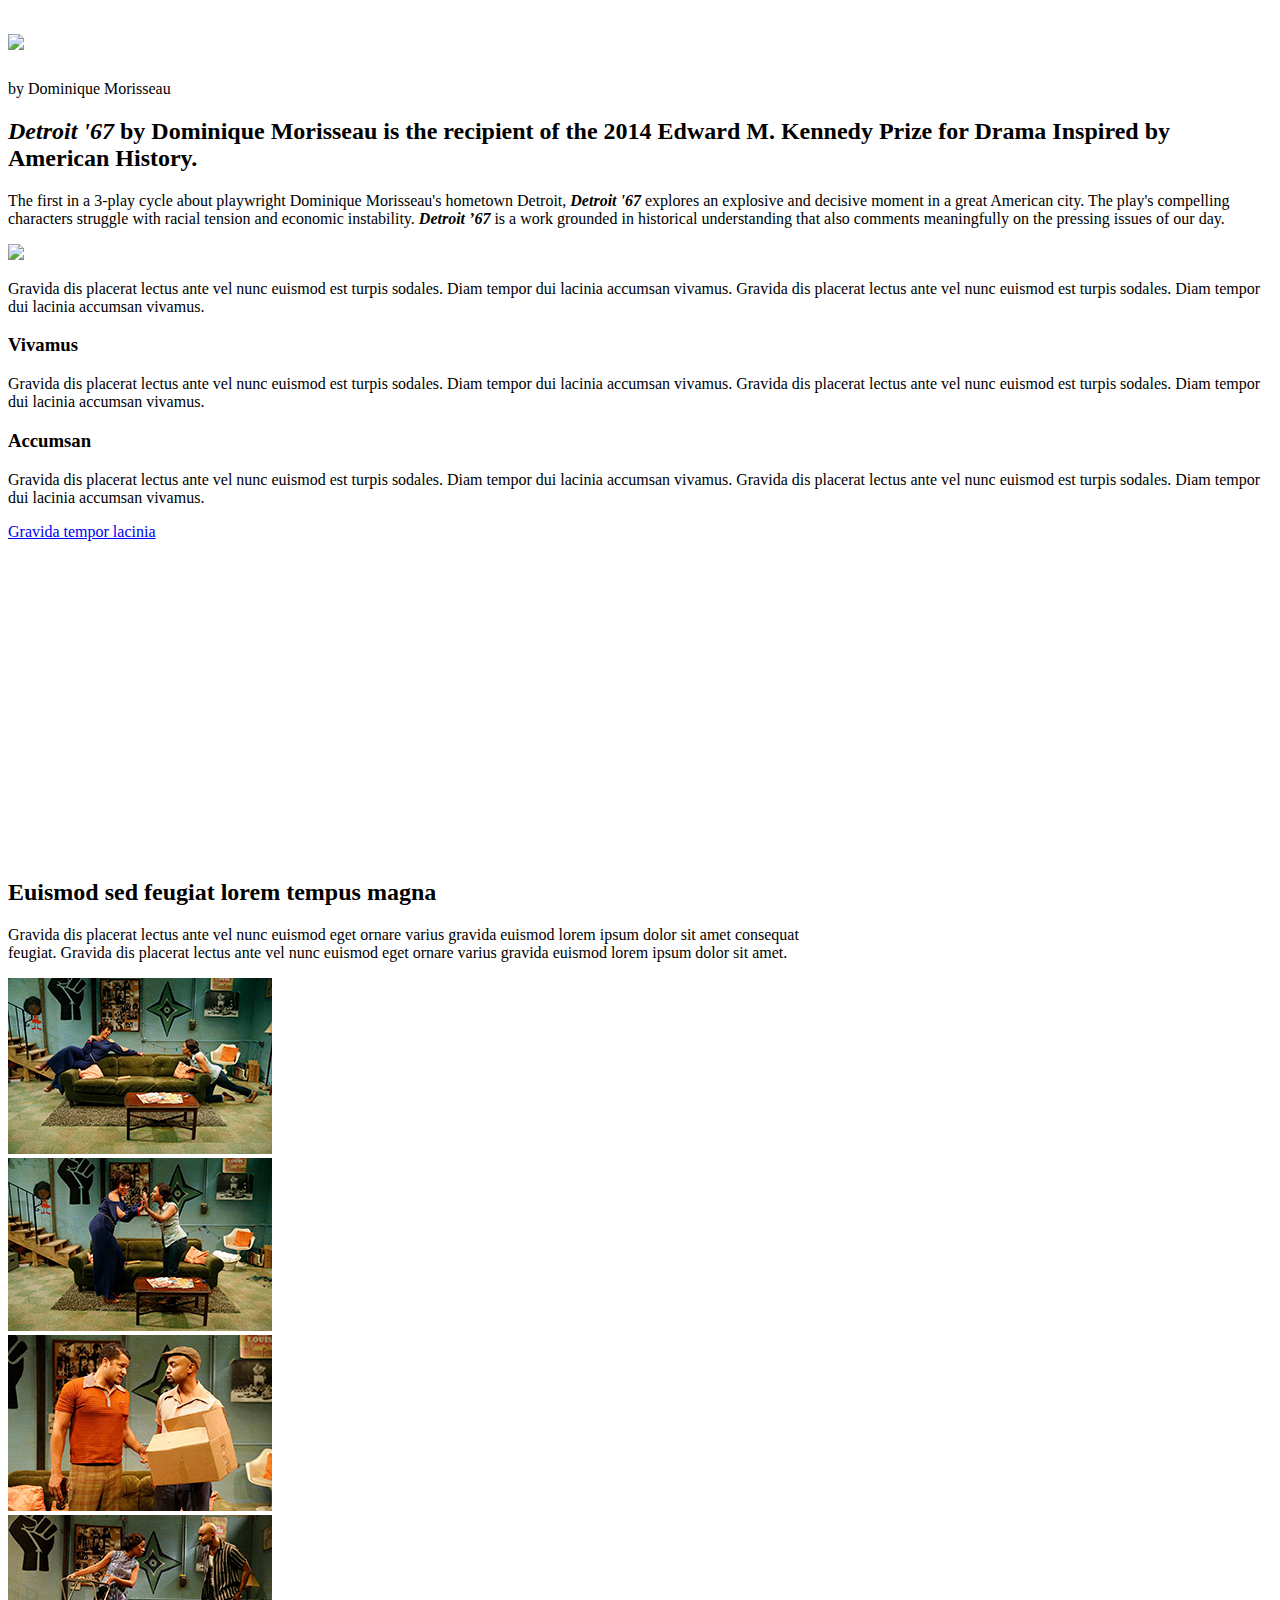
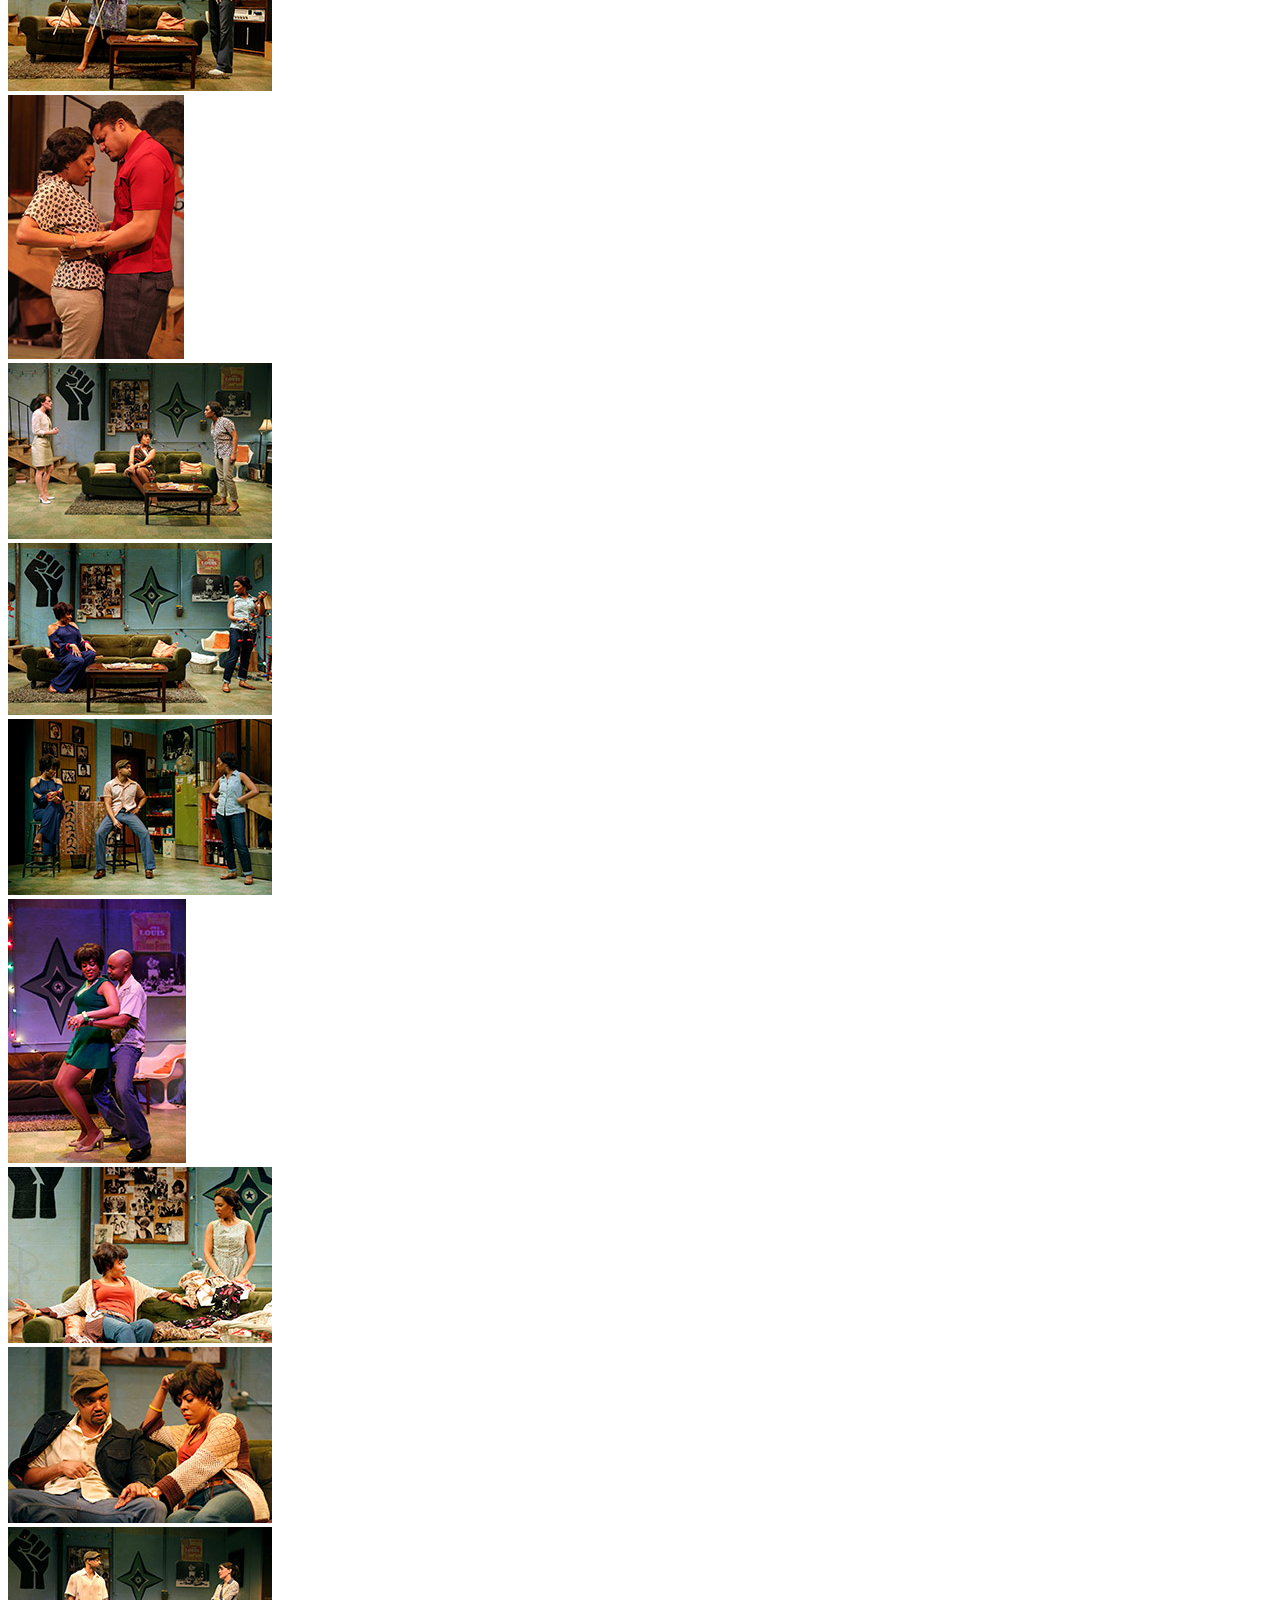
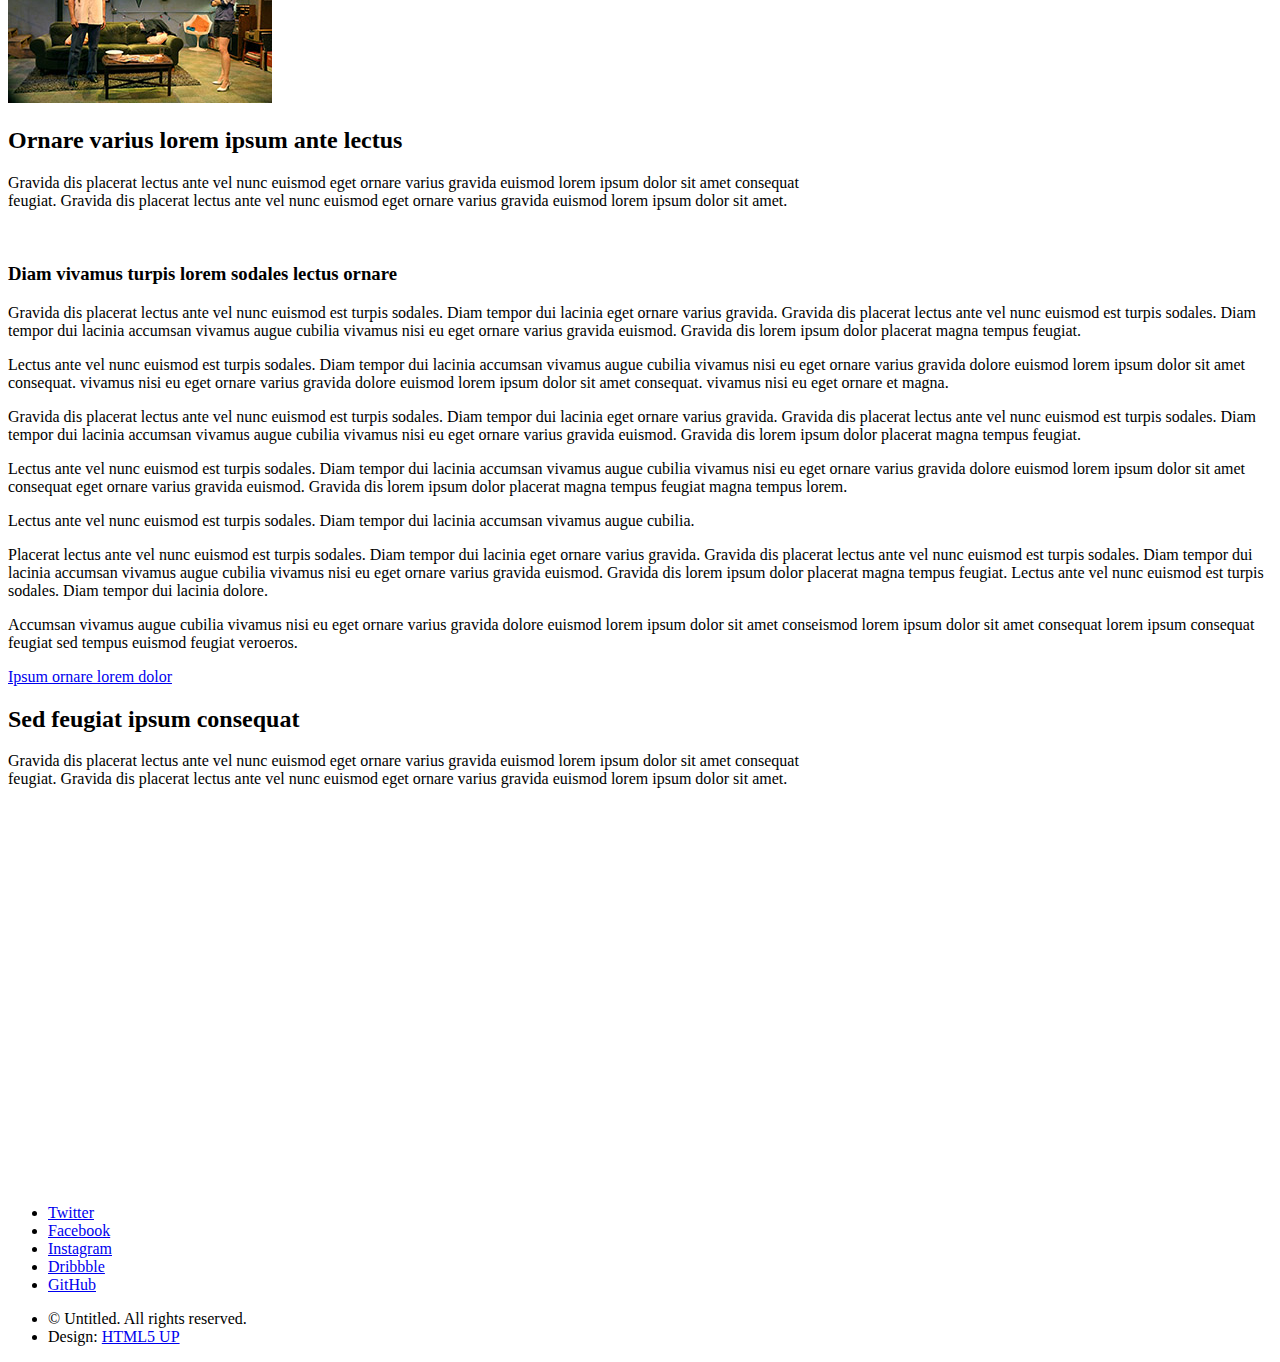
==== index.html @ 3b8eb134 "reorganizing" ====
<!DOCTYPE HTML>
<!--
	Tessellate by HTML5 UP
	html5up.net | @n33co
	Free for personal and commercial use under the CCA 3.0 license (html5up.net/license)
-->
<html>
	<head>
		<title>Tessellate by HTML5 UP</title>
		<meta http-equiv="content-type" content="text/html; charset=utf-8" />
		<meta name="description" content="" />
		<meta name="keywords" content="" />
		<!--[if lte IE 8]><script src="css/ie/html5shiv.js"></script><![endif]-->
		<script src="js/jquery.min.js"></script>
		<script src="js/jquery.scrolly.min.js"></script>
		<script src="js/skel.min.js"></script>
        <script src="js/jquery.poptrox.min.js"></script>
		<script src="js/init.js"></script>
		<noscript>
			<link rel="stylesheet" href="css/skel.css" />
			<link rel="stylesheet" href="css/style.css" />
			<link rel="stylesheet" href="css/style-wide.css" />
			<link href='http://fonts.googleapis.com/css?family=Lato:400,700' rel='stylesheet' type='text/css'>
		</noscript>
		<!--[if lte IE 8]><link rel="stylesheet" href="css/ie/v8.css" /><![endif]-->
		<!--[if lte IE 9]><link rel="stylesheet" href="css/ie/v9.css" /><![endif]-->
	</head>
	<body>

		<!-- Header -->
			<section id="header" class="dark">
				<header>
					<h1><img src="images/logo.png" /></h1>
					<p>by Dominique Morisseau</p>
					
				</header>
			</section>
			
		<!-- First -->
			<section id="first" class="main">
				<header>
					<div class="container">
					    <div class="row">
					        <div class="12u">
	                   <h2><i><strong>Detroit '67</strong></i> by Dominique Morisseau is the recipient of the 2014 Edward M. Kennedy Prize for Drama Inspired by American History.</h2>				            
						<p>The first in a 3-play cycle about playwright Dominique Morisseau's hometown Detroit, <i><strong>Detroit '67</strong></i> explores an explosive and decisive moment in a great American city. The play's compelling characters struggle with racial tension and economic instability. <i><strong>Detroit ’67</strong></i> is a work grounded in historical understanding that also comments meaningfully on the pressing issues of our day.</p>
						</div>						   
			
						</div>
						</div>
					</div>
				</header>
				<div class="content dark style1 featured">
					<div class="container">
						<div class="row">
							<div class="4u">
								<section>
								
									<header>
										<img src="images/dm_biopic.jpg" class="image circle" />
									</header>
									<p>Gravida dis placerat lectus ante vel nunc euismod est turpis sodales. 
									Diam tempor dui lacinia accumsan vivamus. Gravida dis placerat lectus 
									ante vel nunc euismod est turpis sodales. Diam tempor dui lacinia 
									accumsan vivamus.</p>
								</section>
							</div>
							<div class="4u">
								<section>
								
									<header>
										<h3>Vivamus</h3>
									</header>
									<p>Gravida dis placerat lectus ante vel nunc euismod est turpis sodales. 
									Diam tempor dui lacinia accumsan vivamus. Gravida dis placerat lectus 
									ante vel nunc euismod est turpis sodales. Diam tempor dui lacinia 
									accumsan vivamus.</p>
								</section>
							</div>
							<div class="4u">
								<section>
								
									<header>
										<h3>Accumsan</h3>
									</header>
									<p>Gravida dis placerat lectus ante vel nunc euismod est turpis sodales. 
									Diam tempor dui lacinia accumsan vivamus. Gravida dis placerat lectus 
									ante vel nunc euismod est turpis sodales. Diam tempor dui lacinia 
									accumsan vivamus.</p>
								</section>
							</div>
						</div>
						<div class="row">
							<div class="12u">
								<footer>
									<a href="#second" class="button scrolly">Gravida tempor lacinia</a>
								</footer>
							</div>
						</div>
					</div>
				</div>
			</section>

		<!-- Second -->
			<section id="second" class="main">
				<header>
					<div class="container">
					    <iframe width="560" height="315" src="http://www.youtube.com/embed/H9c2zjByA44" frameborder="0" allowfullscreen></iframe>
						<h2>Euismod sed feugiat lorem tempus magna</h2>
						<p>Gravida dis placerat lectus ante vel nunc euismod eget ornare varius gravida euismod lorem ipsum dolor sit amet consequat<br />
						feugiat. Gravida dis placerat lectus ante vel nunc euismod eget ornare varius gravida euismod lorem ipsum dolor sit amet.</p>
					</div>
				</header>
				<div class="content dark style2">
					<div class="container">
						<div class="row">
				<div class="12u">			
				<div class="inner gallery">
                    <div class="row">
                        <div class="3u"><a href="images/fulls/Detroit670002rR.jpg" class="image fit"><img src="images/thumbs/Detroit670002rR.jpg" alt="" title="De’Adre Aziza and Michelle Wilson in the Public Lab production Detroit ’67, written by Dominique Morisseau and directed by Kwame Kwei-Armah, running at The Public Theater at Astor Place Tuesday, February 26 through Sunday, March 17. Photo credit: Joan Marcus." /></a></div>
                        <div class="3u"><a href="images/fulls/Detroit670003rR.jpg" class="image fit"><img src="images/thumbs/Detroit670003rR.jpg" alt="" title="De’Adre Aziza and Michelle Wilson in the Public Lab production Detroit ’67, written by Dominique Morisseau and directed by Kwame Kwei-Armah, running at The Public Theater at Astor Place Tuesday, February 26 through Sunday, March 17. Photo credit: Joan Marcus." /></a></div>
                        <div class="3u"><a href="images/fulls/Detroit670005rR.jpg" class="image fit"><img src="images/thumbs/Detroit670005rR.jpg" alt="" title="Brandon J. Dirden and Francois Battiste in the Public Lab production Detroit ’67, written by Dominique Morisseau and directed by Kwame Kwei-Armah, running at The Public Theater at Astor Place Tuesday, February 26 through Sunday, March 17. Photo credit: Joan Marcus." /></a></div>
                        <div class="3u"><a href="images/fulls/Detroit670007rR.jpg" class="image fit"><img src="images/thumbs/Detroit670007rR.jpg" alt="" title="Michelle Wilson and Francois Battiste in the Public Lab production Detroit ’67, written by Dominique Morisseau and directed by Kwame Kwei-Armah, running at The Public Theater at Astor Place Tuesday, February 26 through Sunday, March 17. Photo credit: Joan Marcus." /></a></div>
                    </div>
                    <div class="row">
                        <div class="3u"><a href="images/fulls/Detroit670015rR.jpg" class="image fit"><img src="images/thumbs/Detroit670015rR.jpg" alt="" title="Michelle Wilson and Brandon J. Dirden in the Public Lab production Detroit ’67, written by Dominique Morisseau and directed by Kwame Kwei-Armah, running at The Public Theater at Astor Place Tuesday, February 26 through Sunday, March 17. Photo credit: Joan Marcus." /></a></div>
                        <div class="3u"><a href="images/fulls/Detroit670021rR.jpg" class="image fit"><img src="images/thumbs/Detroit670021rR.jpg" alt="" title="Samantha Soule, De’Adre Aziza, and Michelle Wilson in the Public Lab production Detroit ’67, written by Dominique Morisseau and directed by Kwame Kwei-Armah, running at The Public Theater at Astor Place Tuesday, February 26 through Sunday, March 17. Photo credit: Joan Marcus." /></a></div>
                        <div class="3u"><a href="images/fulls/Detroit670032rR.jpg" class="image fit"><img src="images/thumbs/Detroit670032rR.jpg" alt="" title="De’Adre Aziza and Michelle Wilson in the Public Lab production Detroit ’67, written by Dominique Morisseau and directed by Kwame Kwei-Armah, running at The Public Theater at Astor Place Tuesday, February 26 through Sunday, March 17. Photo credit: Joan Marcus." /></a></div>
                        <div class="3u"><a href="images/fulls/Detroit670044rR.jpg" class="image fit"><img src="images/thumbs/Detroit670044rR.jpg" alt="" title="De’Adre Aziza, Francois Battiste, and Michelle Wilson in the Public Lab production Detroit ’67, written by Dominique Morisseau and directed by Kwame Kwei-Armah, running at The Public Theater at Astor Place Tuesday, February 26 through Sunday, March 17. Photo credit: Joan Marcus." /></a></div>
                    </div>
                    <div class="row">
                        <div class="3u"><a href="images/fulls/Detroit670060rR.jpg" class="image fit"><img src="images/thumbs/Detroit670060rR.jpg" alt="" title="De’Adre Aziza and Francois Battiste in the Public Lab production Detroit ’67, written by Dominique Morisseau and directed by Kwame Kwei-Armah, running at The Public Theater at Astor Place Tuesday, February 26 through Sunday, March 17. Photo credit: Joan Marcus." /></a></div>
                        <div class="3u"><a href="images/fulls/Detroit670084rR.jpg" class="image fit"><img src="images/thumbs/Detroit670084rR.jpg" alt="" title="De’Adre Aziza and Michelle Wilson in the Public Lab production Detroit ’67, written by Dominique Morisseau and directed by Kwame Kwei-Armah, running at The Public Theater at Astor Place Tuesday, February 26 through Sunday, March 17. Photo credit: Joan Marcus." /></a></div>
                        <div class="3u"><a href="images/fulls/Detroit670086rR.jpg" class="image fit"><img src="images/thumbs/Detroit670086rR.jpg" alt="" title="Francois Battiste and De’Adre Aziza in the Public Lab production Detroit ’67, written by Dominique Morisseau and directed by Kwame Kwei-Armah, running at The Public Theater at Astor Place Tuesday, February 26 through Sunday, March 17. Photo credit: Joan Marcus." /></a></div>
                        <div class="3u"><a href="images/fulls/Detroit670109rR.jpg" class="image fit"><img src="images/thumbs/Detroit670109rR.jpg" alt="" title="Francois Battiste and Samantha Soule in the Public Lab production Detroit ’67, written by Dominique Morisseau and directed by Kwame Kwei-Armah, running at The Public Theater at Astor Place Tuesday, February 26 through Sunday, March 17. Photo credit: Joan Marcus." /></a></div>
                    </div>
                </div>
						</div>
					</div>
				</div>
			</section>
			
		<!-- Third -->
			<section id="third" class="main">
				<header>
					<div class="container">
						<h2>Ornare varius lorem ipsum ante lectus</h2>
						<p>Gravida dis placerat lectus ante vel nunc euismod eget ornare varius gravida euismod lorem ipsum dolor sit amet consequat<br />
						feugiat. Gravida dis placerat lectus ante vel nunc euismod eget ornare varius gravida euismod lorem ipsum dolor sit amet.</p>
					</div>
				</header>
				<div class="content dark style3">
					<div class="container">
						<span class="image featured"><img src="images/pic07.jpg" alt="" /></span>
						<div class="row">
							<div class="4u">
								<h3>Diam vivamus turpis lorem sodales lectus ornare</h3>
								<p>Gravida dis placerat lectus ante vel nunc euismod est turpis sodales. Diam 
								tempor dui lacinia eget ornare varius gravida. Gravida dis placerat lectus ante 
								vel nunc euismod est turpis sodales. Diam tempor dui lacinia accumsan vivamus 
								augue cubilia vivamus nisi eu eget ornare varius gravida euismod.  Gravida dis 
								lorem ipsum dolor placerat magna tempus feugiat.</p>
								<p>Lectus ante vel nunc euismod est turpis sodales. Diam tempor dui lacinia 
								accumsan vivamus augue cubilia vivamus nisi eu eget ornare varius gravida dolore 
								euismod lorem ipsum dolor sit amet consequat. vivamus nisi eu eget ornare varius 
								gravida dolore euismod lorem ipsum dolor sit amet consequat. vivamus nisi eu 
								eget ornare et magna.</p>
							</div>
							<div class="4u">
								<p>Gravida dis placerat lectus ante vel nunc euismod est turpis sodales. Diam 
								tempor dui lacinia eget ornare varius gravida. Gravida dis placerat lectus ante 
								vel nunc euismod est turpis sodales. Diam tempor dui lacinia accumsan vivamus 
								augue cubilia vivamus nisi eu eget ornare varius gravida euismod.  Gravida dis 
								lorem ipsum dolor placerat magna tempus feugiat.</p>
								<p>Lectus ante vel nunc euismod est turpis sodales. Diam tempor dui lacinia 
								accumsan vivamus augue cubilia vivamus nisi eu eget ornare varius gravida dolore 
								euismod lorem ipsum dolor sit amet consequat eget ornare varius gravida euismod.
								Gravida dis lorem ipsum dolor placerat magna tempus feugiat magna tempus lorem.</p>
								<p>Lectus ante vel nunc euismod est turpis sodales. Diam tempor dui lacinia 
								accumsan vivamus augue cubilia.</p>
							</div>
							<div class="4u">
								<p>Placerat lectus ante vel nunc euismod est turpis sodales. Diam tempor dui 
								lacinia eget ornare varius gravida. Gravida dis placerat lectus ante vel nunc 
								euismod est turpis sodales. Diam tempor dui lacinia accumsan vivamus augue 
								cubilia vivamus nisi eu eget ornare varius gravida euismod.  Gravida dis 
								lorem ipsum dolor placerat magna tempus feugiat. Lectus ante vel nunc euismod 
								est turpis sodales. Diam tempor dui lacinia dolore.</p>
								<p>Accumsan vivamus augue cubilia vivamus nisi eu eget ornare varius gravida 
								dolore euismod lorem ipsum dolor sit amet conseismod lorem ipsum dolor sit amet 
								consequat lorem ipsum consequat feugiat sed tempus euismod feugiat veroeros.</p>
								<footer>
									<a href="#fourth" class="button scrolly">Ipsum ornare lorem dolor</a>
								</footer>
							</div>
						</div>
					</div>
				</div>
			</section>

		<!-- Basic Elements -->
		<!--
			<section class="main">
				<header>
					<div class="container">
						<h2>A Whole Lotta Elements</h2>
						<p>General purpose elements for every general purpose. Or something like that.</p>
					</div>
				</header>
				<div class="content style1 dark">
					<div class="container">
						<section>
							<header>
								<h3>Paragraph</h3>
								<p>This is a byline</p>
							</header>
							<p>Phasellus nisl nisl, varius id <sup>porttitor sed pellentesque</sup> ac orci. Pellentesque 
							habitant <strong>strong</strong> tristique <b>bold</b> et netus <i>italic</i> malesuada <em>emphasized</em> ac turpis egestas. Morbi 
							leo suscipit ut. Praesent <sub>id turpis vitae</sub> turpis pretium ultricies. Vestibulum sit 
							amet risus elit.</p>
						</section>
						<section>
							<header>
								<h3>Blockquote</h3>
							</header>
							<blockquote>Fringilla nisl. Donec accumsan interdum nisi, quis tincidunt felis sagittis eget.
							tempus euismod. Vestibulum ante ipsum primis in faucibus. Cras sit amet urna eros, id egestas
							tempus ante ipsum primis in faucibus orci luctus et ultrices.</blockquote>
						</section>
						<section>
							<header>
								<h3>Divider</h3>
							</header>
							<p>Donec consectetur <a href="#">vestibulum dolor et pulvinar</a>. Etiam vel felis enim, at viverra 
							ligula. Ut porttitor sagittis lorem, quis eleifend nisi ornare vel. Praesent nec orci 
							facilisis leo magna. Cras sit amet urna eros, id egestas urna. Quisque aliquam 
							tempus euismod. Vestibulum ante ipsum primis in faucibus orci luctus et ultrices 
							posuere cubilia.</p>
							<hr />
							<p>Donec consectetur vestibulum dolor et pulvinar. Etiam vel felis enim, at viverra 
							ligula. Ut porttitor sagittis lorem, quis eleifend nisi ornare vel. Praesent nec orci 
							facilisis leo magna. Cras sit amet urna eros, id egestas urna. Quisque aliquam 
							tempus euismod. Vestibulum ante ipsum primis in faucibus orci luctus et ultrices 
							posuere cubilia.</p>
						</section>
						<section>
							<header>
								<h3>Unordered List</h3>
							</header>
							<ul class="default">
								<li>Donec consectetur vestibulum dolor et vel felis enim at viverra ligula. Ut porttitor sagittis lorem.</li>
								<li>Donec consectetur vestibulum dolor et vel felis enim at viverra ligula. Ut porttitor sagittis lorem.</li>
								<li>Donec consectetur vestibulum dolor et vel felis enim at viverra ligula. Ut porttitor sagittis lorem.</li>
								<li>Donec consectetur vestibulum dolor et vel felis enim at viverra ligula. Ut porttitor sagittis lorem.</li>
							</ul>
						</section>
						<section>
							<header>
								<h3>Ordered List</h3>
							</header>
							<ol class="default">
								<li>Donec consectetur vestibulum dolor et vel felis enim at viverra ligula. Ut porttitor sagittis lorem.</li>
								<li>Donec consectetur vestibulum dolor et vel felis enim at viverra ligula. Ut porttitor sagittis lorem.</li>
								<li>Donec consectetur vestibulum dolor et vel felis enim at viverra ligula. Ut porttitor sagittis lorem.</li>
								<li>Donec consectetur vestibulum dolor et vel felis enim at viverra ligula. Ut porttitor sagittis lorem.</li>
							</ol>
						</section>
						<section>
							<header>
								<h3>Table</h3>
							</header>
							<div class="table-wrapper">
								<table class="default">
									<thead>
										<tr>
											<th>ID</th>
											<th>Name</th>
											<th>Description</th>
											<th>Price</th>
										</tr>
									</thead>
									<tbody>
										<tr>
											<td>00001</td>
											<td>Lorem ipsum dolor</td>
											<td>Ut porttitor sagittis lorem quis nisi ornare.</td>
											<td>29.99</td>
										</tr>
										<tr>
											<td>00002</td>
											<td>Sit amet nullam</td>
											<td>Ut porttitor sagittis lorem quis nisi ornare.</td>
											<td>19.99</td>
										</tr>
										<tr>
											<td>00003</td>
											<td>Feugiat felis viverra</td>
											<td>Ut porttitor sagittis lorem quis nisi ornare.</td>
											<td>29.99</td>
										</tr>
										<tr>
											<td>00004</td>
											<td>Sagittis enim felis</td>
											<td>Ut porttitor sagittis lorem quis nisi ornare.</td>
											<td>19.99</td>
										</tr>
										<tr>
											<td>00005</td>
											<td>Nullam sed vestibulum</td>
											<td>Ut porttitor sagittis lorem quis nisi ornare.</td>
											<td>19.99</td>
										</tr>
									</tbody>
									<tfoot>
										<tr>
											<td colspan="3"></td>
											<td>100.00</td>
										</tr>
									</tfoot>
								</table>
							</div>
						</section>
						<section>
							<header>
								<h3>Form</h3>
							</header>
							<form method="post" action="#">
								<div class="row half">
									<div class="6u">
										<input type="text" name="name" id="name" value="" placeholder="John Doe" />
									</div>
									<div class="6u">
										<input type="text" name="email" id="email" value="" placeholder="johndoe@domain.tld" />
									</div>
								</div>
								<div class="row half">
									<div class="12u">
										<div class="select" tabindex="-1">
											<select name="department" id="department">
												<option value="">Choose a department</option>
												<option value="1">Manufacturing</option>
												<option value="2">Administration</option>
												<option value="3">Support</option>
											</select>
										</div>
									</div>
								</div>
								<div class="row half">
									<div class="12u">
										<input type="text" name="subject" id="subject" value="" placeholder="Enter your subject" />
									</div>
								</div>
								<div class="row half">
									<div class="12u">
										<textarea name="message" id="message" placeholder="Enter your message"></textarea>
									</div>
								</div>
								<div class="row">
									<div class="12u">
										<ul class="actions">
											<li><input type="submit" class="button" value="Send Message" /></li>
											<li><input type="reset" class="button alt" value="Clear Form" /></li>
										</ul>
									</div>
								</div>
							</form>
						</section>
					</div>
				</div>
			</section>
		-->
		
		<!-- Fourth -->
			<section id="fourth" class="main">
				<header>
					<div class="container">
						<h2>Sed feugiat ipsum consequat</h2>
						<p>Gravida dis placerat lectus ante vel nunc euismod eget ornare varius gravida euismod lorem ipsum dolor sit amet consequat<br />
						feugiat. Gravida dis placerat lectus ante vel nunc euismod eget ornare varius gravida euismod lorem ipsum dolor sit amet.</p>
					</div>
				</header>
				<div class="content style4 featured">
					<iframe src="https://embed.spotify.com/?uri=spotify:user:emkprize:playlist:5zSOB1nKDThsKZaeQtDXTk" width="300" height="380" frameborder="0" allowtransparency="true"></iframe>
				</div>
			</section>
			
		<!-- Footer -->
			<section id="footer">
				<ul class="icons">
					<li><a href="#" class="icon fa-twitter"><span class="label">Twitter</span></a></li>
					<li><a href="#" class="icon fa-facebook"><span class="label">Facebook</span></a></li>
					<li><a href="#" class="icon fa-instagram"><span class="label">Instagram</span></a></li>
					<li><a href="#" class="icon fa-dribbble"><span class="label">Dribbble</span></a></li>
					<li><a href="#" class="icon fa-github"><span class="label">GitHub</span></a></li>
				</ul>
				<div class="copyright">
					<ul class="menu">
						<li>&copy; Untitled. All rights reserved.</li><li>Design: <a href="http://html5up.net">HTML5 UP</a></li>
					</ul>
				</div>
			</section>

	</body>
</html>
---- css/style.css ----
@charset 'UTF-8';
@import url("font-awesome.min.css");
@import url("http://fonts.googleapis.com/css?family=Roboto:100,100italic,300,300italic,400,400italic");

/*
	Tessellate by HTML5 UP
	html5up.net | @n33co
	Free for personal and commercial use under the CCA 3.0 license (html5up.net/license)
*/

/*********************************************************************************/
/* Basic                                                                         */
/*********************************************************************************/

	body
	{
		background: #F8F8F8;
	}

		body.is-loading *
		{
			-moz-transition: none !important;
			-webkit-transition: none !important;
			-o-transition: none !important;
			-ms-transition: none !important;
			transition: none !important;
			-moz-animation: none !important;
			-webkit-animation: none !important;
			-o-animation: none !important;
			-ms-animation: none !important;
			animation: none !important;
		}

	body,input,textarea,select
	{
		font-family: 'Lato', sans-serif;
		font-weight: 300;
		font-size: 17pt;
		line-height: 1.75em;
		color: #111;
	}

	h1,h2,h3,h4,h5,h6
	{
		color: #111;
		margin: 0 0 1em 0;
		line-height: 1.5em;
	}
	
		h1 a, h2 a, h3 a, h4 a, h5 a, h6 a
		{
			color: inherit;
			text-decoration: none;
		}

		.dark h1,
		.dark h2,
		.dark h3,
		.dark h4,
		.dark h5,
		.dark h6
		{
			color: #fff;
		}
		
	strong, b
	{
		font-weight: 400;
		color: inherit;
	}
	
		.dark strong, .dark b
		{
			color: #fff;
			color: rgba(255,255,255,0.85);
		}
	
	em, i
	{
		font-style: italic;
	}

	a
	{
		color: inherit;
		text-decoration: none;
		border-bottom: dotted 1px rgba(0,0,0,0.25);
		-moz-transition: border-bottom-color 0.25s ease-in-out;
		-webkit-transition: border-bottom-color 0.25s ease-in-out;
		-o-transition: border-bottom-color 0.25s ease-in-out;
		-ms-transition: border-bottom-color 0.25s ease-in-out;
		transition: border-bottom-color 0.25s ease-in-out;
	}
	
		a:hover
		{
			border-bottom-color: rgba(0,0,0,0);
		}

		.dark a
		{
			color: #fff;
			border-bottom-color: rgba(255,255,255,0.5);
		}

			.dark a:hover
			{
				border-bottom-color: rgba(255,255,255,0);
			}

	sub
	{
		position: relative;
		top: 0.5em;
		font-size: 0.8em;
	}
	
	sup
	{
		position: relative;
		top: -0.5em;
		font-size: 0.8em;
	}
	
	hr
	{
		border: 0;
		border-top: solid 1px #e6e6e6;
		margin: 2em 0 2em 0;
	}

		.dark hr
		{
			border-top-color: rgba(255,255,255,0.5);
		}
	
	blockquote
	{
		border-left: solid 0.25em #e6e6e6;
		padding: 1em 0 1em 2em;
		font-style: italic;
	}

		.dark blockquote
		{
			border-left-color: rgba(255,255,255,0.5);
		}
	
	p, ul, ol, dl, table
	{
		margin-bottom: 1em;
	}
	
	p
	{
		
	}

	header
	{
		margin-bottom: 1em;
	}
	
		header h1,
		header h2,
		header h3,
		header h4,
		header h5,
		header h6
		{
			margin: 0;
		}
	
		header p
		{
			display: block;
			margin: 0;
			padding: 0.25em 0 0.5em 0;
		}
		
	footer
	{
		padding-top: 1.5em;
	}

	br.clear
	{
		clear: both;
	}
	
	.featured
	{
		text-align: center;
	}
	
		.featured p
		{
			text-align: center;
		}

	/* Sections/Article */
	
		section,
		article
		{
			margin-bottom: 3em;
		}
		
			section > :last-child,
			article > :last-child
			{
				margin-bottom: 0;
			}

			section:last-child,
			article:last-child
			{
				margin-bottom: 0;
			}

			.row > section,
			.row > article
			{
				margin-bottom: 0;
			}

	/* Image */

		.image
		{
			position: relative;
			display: inline-block;
			border: 0;
		}

			.image:after
			{
				content: '';
				position: absolute;
				left: 0;
				top: 0;
				width: 100%;
				height: 100%;
				background: url('images/overlay.png');
			}
		
			.image img
			{
				display: block;
				width: 100%;
				border-radius: 0.5em;
			}

			.image.featured
			{
				display: block;
				width: 100%;
				margin: 0 0 2em 0;
			}
			
			.image.fit
			{
				display: block;
				width: 100%;
			}
			
			.image.left
			{
				float: left;
				margin: 0 2em 2em 0;
			}
			
			.image.centered
			{
				display: block;
				margin: 0 0 2em 0;
			}

				.image.centered img
				{
					margin: 0 auto;
					width: auto;
				}
			.image.circle 
			{
				border-radius: 100%;
				width: 200px;
				height: 200px;
			}
	/* List */

		ul.default
		{
			list-style: disc;
			padding-left: 1em;
		}
		
			ul.default li
			{
				padding-left: 0.5em;
			}		

		ul.icons
		{
			cursor: default;
		}	
		
			ul.icons li
			{
				display: inline-block;
				padding-left: 0.75em;
			}
			
				ul.icons a
				{
					display: inline-block;
					width: 2.75em;
					height: 2.75em;
					line-height: 2.8em;
					text-align: center;
					border: 0;
					box-shadow: inset 0 0 0 1px #e6e6e6;
					border-radius: 100%;
					color: #aaa;
					-moz-transition: background-color 0.25s ease-in-out;
					-webkit-transition: background-color 0.25s ease-in-out;
					-o-transition: background-color 0.25s ease-in-out;
					-ms-transition: background-color 0.25s ease-in-out;
					transition: background-color 0.25s ease-in-out;
				}

					ul.icons a:hover
					{
						background: rgba(0,0,0,0.025);
					}

		ul.menu
		{
			cursor: default;
		}
		
			ul.menu li
			{
				display: inline-block;
				line-height: 1em;
				border-left: solid 1px #e6e6e6;
				padding: 0 0 0 0.5em;
				margin: 0 0 0 0.5em;
			}
			
			ul.menu li:first-child
			{
				border-left: 0;
				padding-left: 0;
				margin-left: 0;
			}

		ul.actions
		{
			cursor: default;
		}
		
			ul.actions li
			{
				display: inline-block;
				margin: 0 0 0 0.5em;
			}
			
			ul.actions li:first-child
			{
				margin-left: 0;
			}

		ol.default
		{
			list-style: decimal;
			padding-left: 1.25em;
		}

			ol.default li
			{
				padding-left: 0.25em;
			}

	/* Form */

		form
		{
		}
		
			form .actions
			{
				margin-bottom: 0;
			}
			
			form label
			{
				display: block;
			}
		
			form input[type="text"],
			form input[type="email"],
			form input[type="password"],
			form select,
			form .select,
			form textarea
			{
				display: block;
				box-shadow: inset 0 0 0 1px #e6e6e6;
				background: #f8f8f8;
				width: 100%;
				padding: 0.85em 1em 0.85em 1em;
				border-radius: 0.25em;
				border: 0;
				-moz-transition: all 0.25s ease-in-out;
				-webkit-transition: all 0.25s ease-in-out;
				-o-transition: all 0.25s ease-in-out;
				-ms-transition: all 0.25s ease-in-out;
				transition: all 0.25s ease-in-out;
				-moz-appearance: none;
				-webkit-appearance: none;
				-o-appearance: none;
				-ms-appearance: none;
				appearance: none;
			}

				form input[type="text"]:focus,
				form input[type="email"]:focus,
				form input[type="password"]:focus,
				form select:focus,
				form .select.focus,
				form textarea:focus
				{
					outline: 0;
					box-shadow: inset 0 0 0 1px #afd9e0;
					background: #fcfcfc;
				}

			form input[type="text"],
			form input[type="email"],
			form input[type="password"],
			form select
			{
				line-height: 1.25em;
			}

			form textarea
			{
				min-height: 13em;
			}
			
			form select
			{
				position: relative;
			}
			
				form select option:not(:checked)
				{
					color: #000;
				}

			form .select
			{
				position: relative;
				padding: 0;
				overflow-x: hidden;
				outline: 0;
			}
			
				form .select select
				{
					width: calc(100% + 2em);
					background: none !important;
					box-shadow: none !important;
					border: 0 !important;
					cursor: pointer;
				}
				
				form .select select::-moz-focus-inner
				{
					border: 0;
					outline: 0;
				}
				
				form .select:before
				{
					content: '';
					position: absolute;
					top: 15%;
					right: 1em;
					width: 1.25em;
					height: 75%;
					background: url('images/arrow.svg') center center no-repeat;
					background-size: contain;
					z-index: 0;
				}

					form .select select::-ms-expand
					{
						display: none;
					}

					.dark form .select:before
					{
						background: url('images/dark-arrow.svg') center center no-repeat;
						background-size: contain;
					}
			
			form ::-moz-focus-inner
			{
				border: 0;
			}

			form .formerize-placeholder { color: #555 !important; }
			form ::-webkit-input-placeholder { color: #aaa !important; }
			form :-moz-placeholder { color: #555 !important; }
			form ::-moz-placeholder { color: #555 !important; }
			form :-ms-input-placeholder { color: #555 !important; }

		.dark form
		{
		}

			.dark form input[type="text"],
			.dark form input[type="email"],
			.dark form input[type="password"],
			.dark form select,
			.dark form .select,
			.dark form textarea
			{
				background: none;
				box-shadow: inset 0 0 0 1px rgba(255,255,255,0.5);
				color: #fff;
			}

				.dark form input[type="text"]:focus,
				.dark form input[type="email"]:focus,
				.dark form input[type="password"]:focus,
				.dark form select:focus,
				.dark form .select.focus,
				.dark form textarea:focus
				{
					background: rgba(255,255,255,0.1);
					box-shadow: inset 0 0 0 1px #fff;
				}
			
			.dark form .formerize-placeholder { color: #aaa !important; color: rgba(255,255,255,0.85) !important; }
			.dark form ::-webkit-input-placeholder { color: rgba(255,255,255,0.85) !important; }
			.dark form :-moz-placeholder { color: rgba(255,255,255,0.85) !important; }
			.dark form ::-moz-placeholder { color: rgba(255,255,255,0.85) !important; }
			.dark form :-ms-input-placeholder { color: rgba(255,255,255,0.85) !important; }
			
	/* Table */
	
		table
		{
			width: 100%;
		}
		
			table.default
			{
				width: 100%;
				border-collapse: collapse;
			}

				table.default tbody
				{
				}

				table.default tbody tr
				{
					border: solid 1px #e6e6e6;
				}
			
				table.default tbody tr:nth-child(2n+2)
				{
					background: #f8f8f8;
				}
				
				table.default td
				{
					padding: 0.5em 1em 0.5em 1em;
				}
				
				table.default th
				{
					text-align: left;
					padding: 0.5em 1em 1em 1em;
				}
			
				table.default thead
				{
				}

				table.default tfoot
				{
				}
				
					table.default tfoot td
					{
						padding-top: 1em;
					}
				
				table.default tbody
				{
				}

			.dark table.default
			{
			}

				.dark table.default tbody
				{
				}
			
					.dark table.default tbody tr
					{
						border-color: rgba(255,255,255,0.5);
					}
				
					.dark table.default tbody tr:nth-child(2n+2)
					{
						background: rgba(255,255,255,0.1);
					}
	
	/* Button */
		
		input[type="button"],
		input[type="submit"],
		input[type="reset"],
		.button
		{
			-webkit-appearance: none;
			position: relative;
			display: inline-block;
			background: #3d3d3d;
			padding: 0.85em 3em 0.85em 3em;
			border-radius: 0.25em;
			cursor: pointer;
			border: 0;
			color: #fff;
			text-align: center;
			text-decoration: none;
			-moz-transition: all 0.25s ease-in-out;
			-webkit-transition: all 0.25s ease-in-out;
			-o-transition: all 0.25s ease-in-out;
			-ms-transition: all 0.25s ease-in-out;
			transition: all 0.25s ease-in-out;
		}

			input[type="button"]:hover,
			input[type="submit"]:hover,
			input[type="reset"]:hover,
			.button:hover
			{
				background: #4f4f4f;
			}
			
		input[type="button"].alt,
		input[type="submit"].alt,
		input[type="reset"].alt,
		.button.alt
		{
			color: inherit;
			box-shadow: inset 0 0 0 1px #e6e6e6;
			background: none;
		}
		
			input[type="button"].alt:hover,
			input[type="submit"].alt:hover,
			input[type="reset"].alt:hover,
			.button.alt:hover
			{
				background: rgba(0,0,0,0.025);
			}

			.dark input[type="button"],
			.dark input[type="submit"],
			.dark input[type="reset"],
			.dark .button
			{
				background: rgba(255,255,255,0.15);
				box-shadow: inset 0 0 0 1px #fff;
				color: #fff;
			}
			
				.dark input[type="button"]:hover,
				.dark input[type="submit"]:hover,
				.dark input[type="reset"]:hover,
				.dark .button:hover
				{
					background: rgba(255,255,255,0.25);
				}

			.dark input[type="button"].alt,
			.dark input[type="submit"].alt,
			.dark input[type="reset"].alt,
			.dark .button.alt
			{
				background: none;
				box-shadow: inset 0 0 0 1px rgba(255,255,255,0.5);
			}

				.dark input[type="button"].alt:hover,
				.dark input[type="submit"].alt:hover,
				.dark input[type="reset"].alt:hover,
				.dark .button.alt:hover
				{
					background: rgba(255,255,255,0.15);
					box-shadow: inset 0 0 0 1px #fff;
				}

	/* Feature Icon */

		.feature-icon
		{
			display: inline-block;
			position: relative;
			padding-bottom: 5em;
			margin-bottom: 2.75em;
			cursor: default;
		}
		
			.feature-icon .icon
			{
				display: inline-block;
				width: 2em;
				height: 2em;
				font-size: 4.5em;
				border-radius: 100%;
				box-shadow: inset 0 0 0 1px #111;
				color: #111;
				line-height: 2.1em;
			}
		
			.feature-icon:before
			{
				content: '';
				background: #111;
				position: absolute;
				bottom: 0;
				left: 50%;
				margin-left: -0.325em;
				width: 0.65em;
				height: 0.65em;
				display: block;
				border-radius: 100%;
			}

			.feature-icon:after
			{
				content: '';
				position: absolute;
				left: 50%;
				bottom: 0.65em;
				width: 1px;
				height: 4.35em;
				background: #111;
				margin-left: -0.5px;
			}

			.dark .feature-icon
			{
			}

				.dark .feature-icon .icon
				{
					background: rgba(255,255,255,0.15);
					box-shadow: inset 0 0 0 1px rgba(255,255,255,0.5);
					color: #fff;
				}
			
				.dark .feature-icon:before
				{
					background: rgba(255,255,255,0.5);
				}

				.dark .feature-icon:after
				{
					background: rgba(255,255,255,0.5);
				}

	/* Dark */

		.dark
		{
			color: #aaa;
			color: rgba(255,255,255,0.65);
		}
			
/*********************************************************************************/
/* Icons                                                                         */
/*********************************************************************************/

	.icon {
		text-decoration: none;
	}

		.icon:before {
			display: inline-block;
			font-family: FontAwesome;
			font-size: 1.25em;
			text-decoration: none;
			font-style: normal;
			font-weight: normal;
			line-height: 1;
			-webkit-font-smoothing:antialiased;
			-moz-osx-font-smoothing:grayscale;
		}
		
		.icon > .label {
			display: none;
		}

/*********************************************************************************/
/* Header                                                                        */
/*********************************************************************************/

	#header
	{
		position: relative;
		margin: 0;
		background-image:			url('images/overlay.png'),			url('../images/sectionbg.jpg');
		background-size:			auto,								auto;
		background-position:		top left,							top left;
		background-repeat:			repeat,								repeat;
		padding: 4em 0 2em 0;
		text-align: center;
		color: #222;
	}
	
		#header header
		{
		}
		
			#header header h1
			{
				font-size: 2.25em;
				line-height: 1.25em;
				margin-bottom: 0;
			}
			
			#header header p
			{
				margin-top: -1.15em;
				padding: 0;
				font-size: 1.25em;
				font-style: italic;
				line-height: 1.5em;
				text-align: center;
			}
			
		#header footer
		{
			padding-top: 1.5em;
		}
	
/*********************************************************************************/
/* Main Sections                                                                 */
/*********************************************************************************/

	.main
	{
		position: relative;
		margin: 0;
	}
	
		.main > header
		{
			background: #fff;
			padding: 3em 0 5em 0;
			margin: 0;
		}
		
			.main > header h2
			{
				font-size: 1.5em;
				margin-bottom: 0;
				text-align: center;
				color: #f9f9f9;
			}
		
			.main > header p
			{
				color: #f9f9f9;
				padding: 1em 0 0 0;
				text-align: center;
			}

		.main > .content
		{
			padding: 6em 0 6em 0;
		}

			.main > .content > .container
			{
			}

			.main > .content h3
			{
				font-size: 1.5em;
			}

			.main > .content.dark
			{
				background: #433;
			}
			
			.main > .content.style1
			{
				background:	url('../images/bio_bg.jpg') center/cover no-repeat;
			}

			.main > .content.style2
			{
				background:	url('images/bgtr.svg') top right no-repeat,
							url('images/bgbl.svg') bottom left no-repeat,
							url('images/overlay.png'),
							linear-gradient(45deg, #384955, #655361, #85505f);
			}

			.main > .content.style3
			{
				background:	url('images/bgtr.svg') top right no-repeat,
							url('images/bgbl.svg') bottom left no-repeat,
							url('images/overlay.png'),
							linear-gradient(45deg, #5f796b, #3a4e59, #2f394e);
			}

			.main > .content.style4
			{
				padding-top: 0;
				background: #fff;
			}


#first header {
		background-image:			url('images/overlay.png'),			url('../images/topbg.jpg');
		background-size:			auto,								cover;
		background-position:		top left,							top left;
		background-repeat:			repeat,								no-repeat;
}

#second header {
	background: url('../images/corkboard_01.jpg') center/cover no-repeat;
}



/*********************************************************************************/
/* Footer                                                                        */
/*********************************************************************************/
	
	#footer
	{
		position: relative;
		margin: 0;
		text-align: center;
		padding: 4em 0 8em 0;
		box-shadow: inset 0 1px 0 0 #e6e6e6;
	}
	
		#footer .copyright
		{
			margin-top: 3em;
			font-size: 0.8em;
			color: #aaa;
		}
		
			#footer .copyright a
			{
				color: inherit;
			}
			
		#footer ul.icons
		{
		}	
		
			#footer ul.icons li
			{
			}
			
				#footer ul.icons a
				{
					box-shadow: inset 0 0 0 1px #d6d6d6;
				}
				

/*********************************************************************************/
/* Poptrox                                                                       */
/*********************************************************************************/

	.poptrox-popup
	{
		background: #fff;
		-moz-box-sizing: content-box;
		-webkit-box-sizing: content-box;
		-o-box-sizing: content-box;
		-ms-box-sizing: content-box;
		box-sizing: content-box;
		padding-bottom: 3em;
	}
	
		.poptrox-popup .loader
		{
			width: 48px;
			height: 48px;
			background: url('images/loader.gif');
			position: absolute;
			top: 50%;
			left: 50%;
			margin: -24px 0 0 -24px;
		}
	
		.poptrox-popup .caption
		{
			position: absolute;
			bottom: 0;
			left: 0;
			background: #fff;
			width: 100%;
			height: 4em;
			/* line-height: 3em; */
			text-align: center;
			cursor: default;
			z-index: 1;
			font-size: .65em;
			line-height: 1.5em;
		}
		}
		
		.poptrox-popup .nav-next,
		.poptrox-popup .nav-previous
		{
			position: absolute;
			top: 0;
			width: 50%;
			height: 100%;
			opacity: 0;
			cursor: pointer;
			background: rgba(0,0,0,0.01);
			-moz-transition: opacity 0.5s ease-in-out;
			-webkit-transition: opacity 0.5s ease-in-out;
			-o-transition: opacity 0.5s ease-in-out;
			-ms-transition: opacity 0.5s ease-in-out;
			transition: opacity 0.5s ease-in-out;
			-webkit-tap-highlight-color: rgba(255,255,255,0);
		}

			.poptrox-popup .nav-next:before,
			.poptrox-popup .nav-previous:before
			{
				content: '';
				position: absolute;
				width: 96px;
				height: 64px;
				background: url('images/poptrox-nav.svg');
				top: -moz-calc(50% - 1.5em);
				top: -webkit-calc(50% - 1.5em);
				top: -o-calc(50% - 1.5em);
				top: -ms-calc(50% - 1.5em);
				top: calc(50% - 1.5em);
				margin: -32px 0 0 0;
			}
		
			.poptrox-popup:hover .nav-next,
			.poptrox-popup:hover .nav-previous
			{
				opacity: 0.5;
			}

			.poptrox-popup:hover .nav-next:hover,
			.poptrox-popup:hover .nav-previous:hover
			{
				opacity: 1.0;
			}
			
			.poptrox-popup .nav-previous:before
			{
				-moz-transform: scaleX(-1);
				-webkit-transform: scaleX(-1);
				-o-transform: scaleX(-1);
				-ms-transform: scaleX(-1);
				transform: scaleX(-1);
				-ms-filter: "FlipH";			
				filter: FlipH;
			}

		.poptrox-popup .nav-next
		{
			right: 0;
		}

			.poptrox-popup .nav-next:before
			{
				right: 0;
			}
		
		.poptrox-popup .nav-previous
		{
			left: 0;
		}

			.poptrox-popup .nav-previous:before
			{
				left: 0;
			}
			
		.poptrox-popup .closer
		{
			position: absolute;
			top: 0;
			right: 0;
			width: 64px;
			height: 64px;
			text-indent: -9999px;
			z-index: 2;
			opacity: 0;
			-moz-transition: opacity 0.5s ease-in-out;
			-webkit-transition: opacity 0.5s ease-in-out;
			-o-transition: opacity 0.5s ease-in-out;
			-ms-transition: opacity 0.5s ease-in-out;
			transition: opacity 0.5s ease-in-out;
			-webkit-tap-highlight-color: rgba(255,255,255,0);
		}
		
			.poptrox-popup .closer:before
			{
				content: '';
				display: block;
				position: absolute;
				right: 16px;
				top: 16px;
				width: 40px;
				height: 40px;
				border-radius: 100%;
				box-shadow: inset 0 0 0 1px #fff;
				background: rgba(255,255,255,0.1) url('images/poptrox-closer.svg') center center;
				color: #fff !important;
				-moz-transition: background-color 0.5s ease-in-out;
				-webkit-transition: background-color 0.5s ease-in-out;
				-o-transition: background-color 0.5s ease-in-out;
				-ms-transition: background-color 0.5s ease-in-out;
				transition: background-color 0.5s ease-in-out;
			}

			.poptrox-popup:hover .closer
			{
				opacity: 0.5;
			}

			.poptrox-popup:hover .closer:hover
			{
				opacity: 1.0;
			}
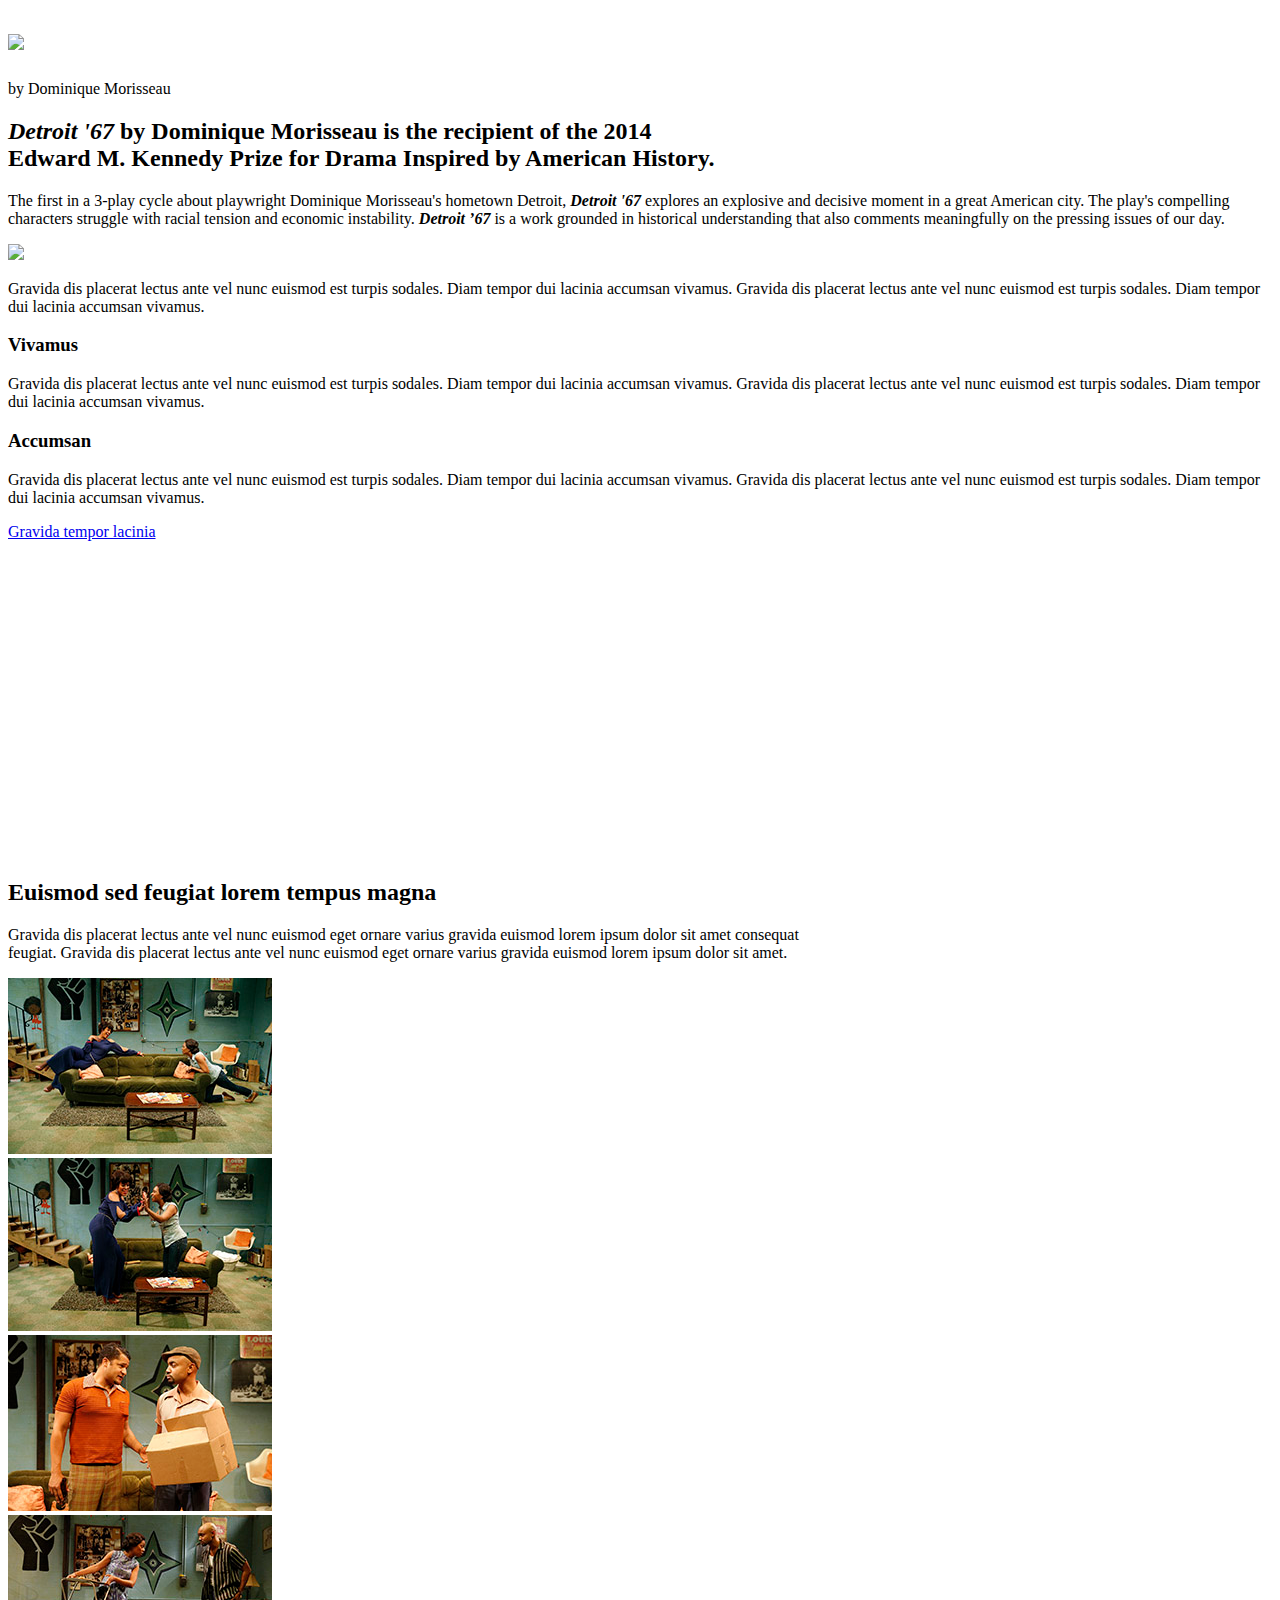
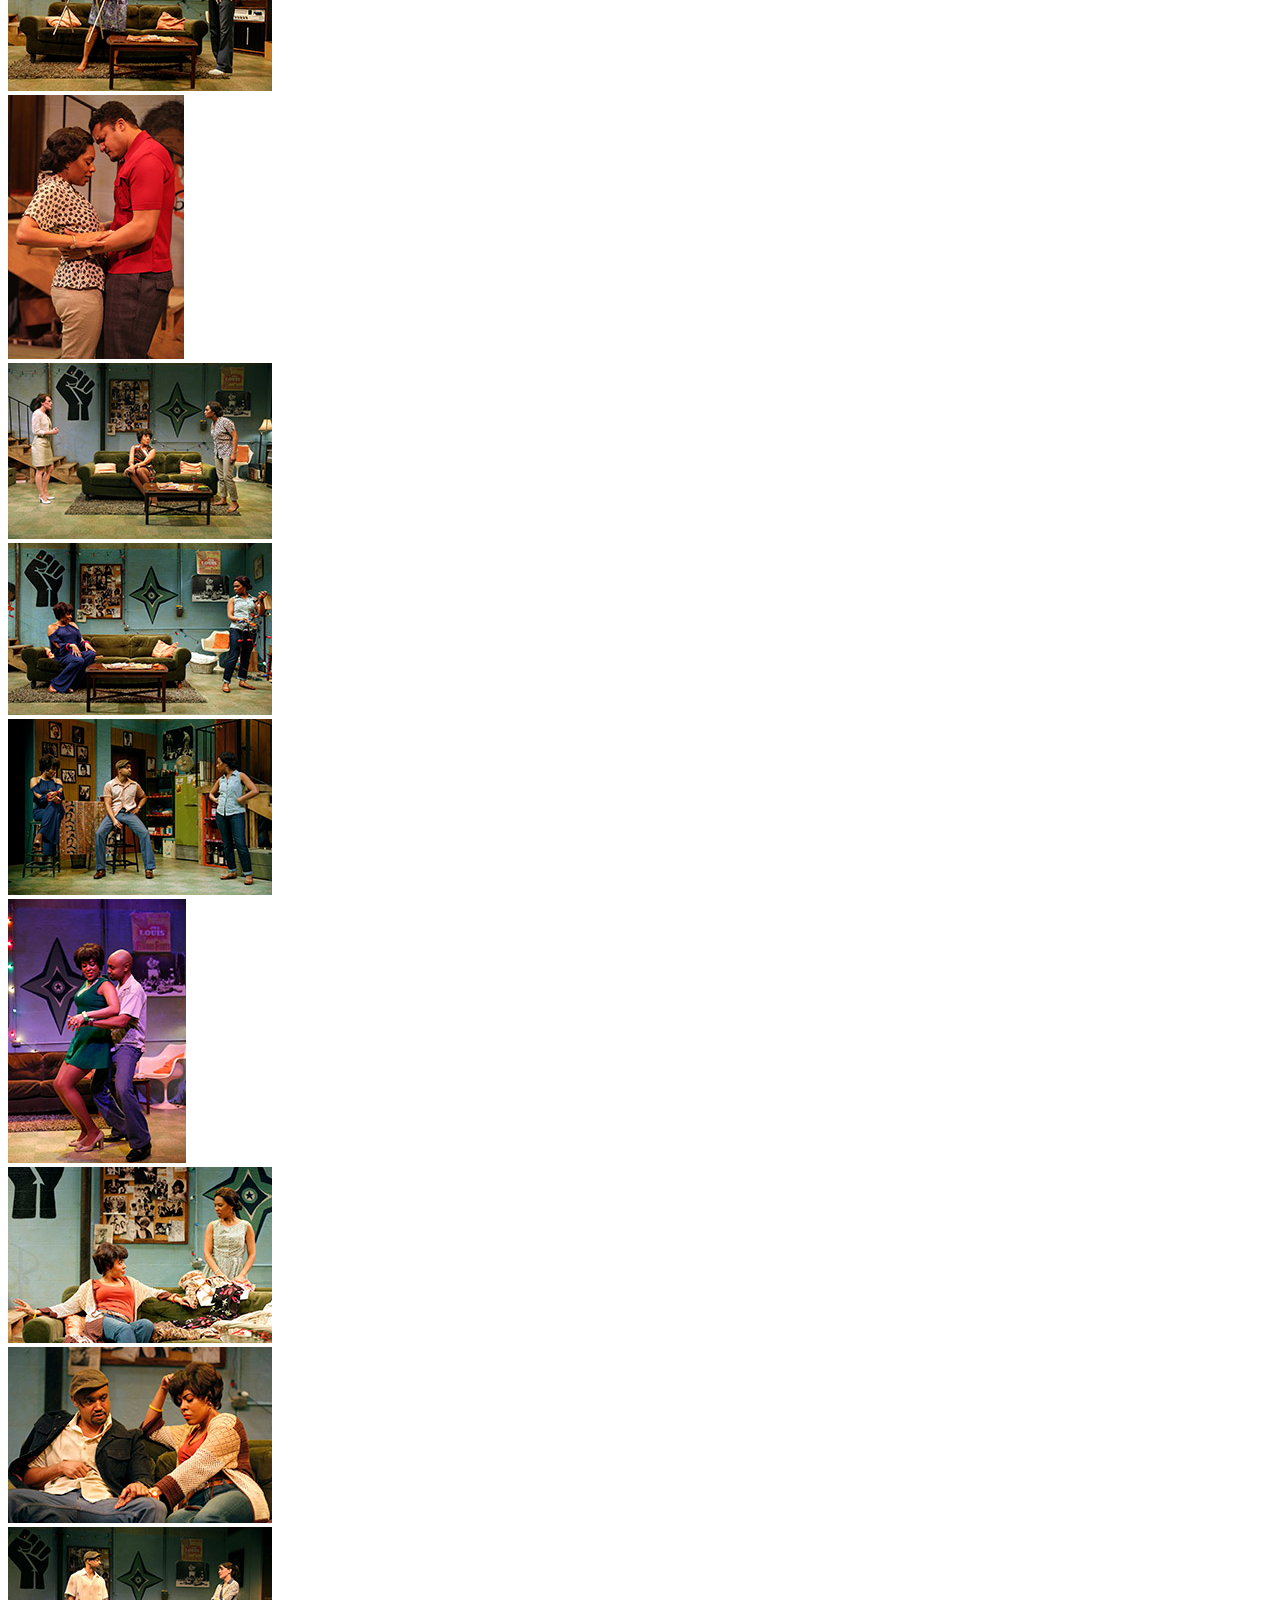
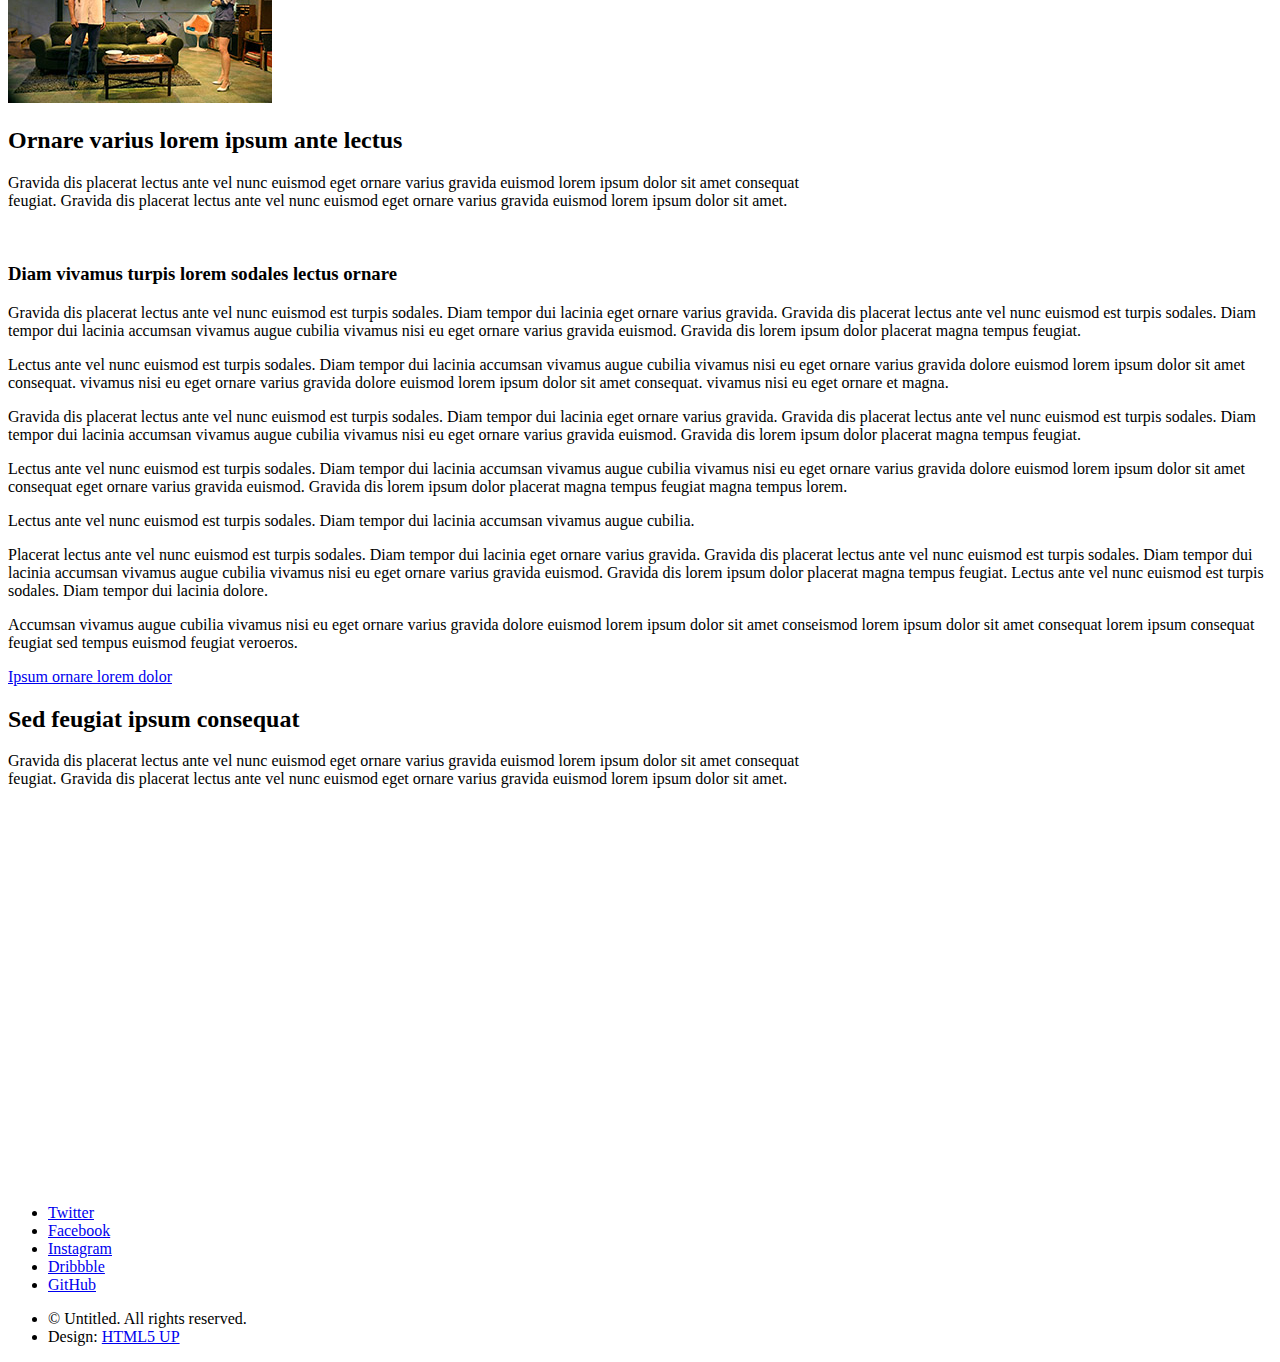
==== commit 5d240684: "looking pretty" ====
--- a/index.html
+++ b/index.html
@@ -42,7 +42,7 @@
 					<div class="container">
 					    <div class="row">
 					        <div class="12u">
-	                   <h2><i><strong>Detroit '67</strong></i> by Dominique Morisseau is the recipient of the 2014 Edward M. Kennedy Prize for Drama Inspired by American History.</h2>				            
+	                   <h2><i><strong>Detroit '67</strong></i> by Dominique Morisseau is the recipient of the 2014 <br> Edward M. Kennedy Prize for Drama Inspired by American History.</h2>				            
 						<p>The first in a 3-play cycle about playwright Dominique Morisseau's hometown Detroit, <i><strong>Detroit '67</strong></i> explores an explosive and decisive moment in a great American city. The play's compelling characters struggle with racial tension and economic instability. <i><strong>Detroit ’67</strong></i> is a work grounded in historical understanding that also comments meaningfully on the pressing issues of our day.</p>
 						</div>						   
 			
--- a/css/style.css
+++ b/css/style.css
@@ -820,13 +820,10 @@
 	{
 		position: relative;
 		margin: 0;
-		background-image:			url('images/overlay.png'),			url('../images/sectionbg.jpg');
-		background-size:			auto,								auto;
-		background-position:		top left,							top left;
-		background-repeat:			repeat,								repeat;
+		background: url('../images/d67_gradient.jpg') center/cover no-repeat;
 		padding: 4em 0 2em 0;
 		text-align: center;
-		color: #222;
+		color: #d3762f;
 	}
 	
 		#header header
@@ -877,12 +874,12 @@
 				font-size: 1.5em;
 				margin-bottom: 0;
 				text-align: center;
-				color: #f9f9f9;
+				color: #333;
 			}
 		
 			.main > header p
 			{
-				color: #f9f9f9;
+				color: #333;
 				padding: 1em 0 0 0;
 				text-align: center;
 			}
@@ -935,10 +932,8 @@
 
 
 #first header {
-		background-image:			url('images/overlay.png'),			url('../images/topbg.jpg');
-		background-size:			auto,								cover;
-		background-position:		top left,							top left;
-		background-repeat:			repeat,								no-repeat;
+	background:	url('../images/d67_section_02.jpg') center/cover no-repeat;
+
 }
 
 #second header {
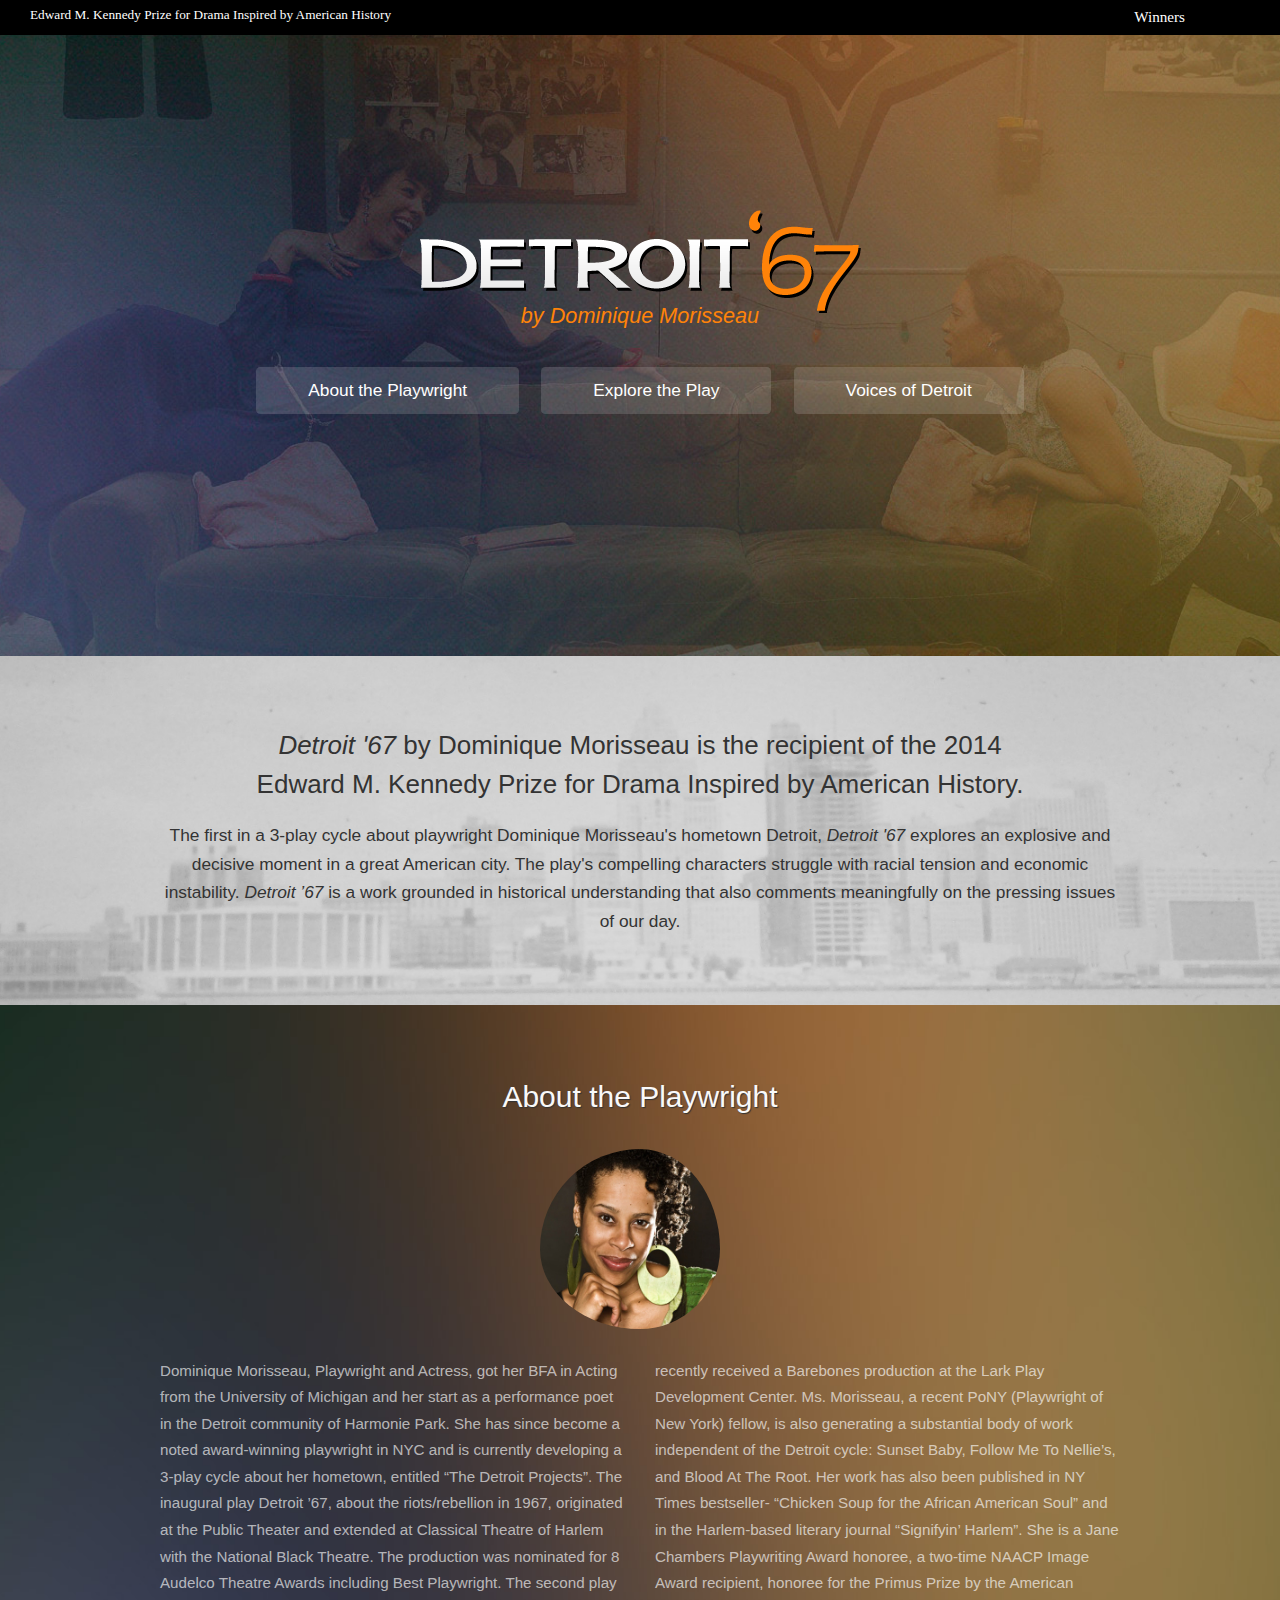
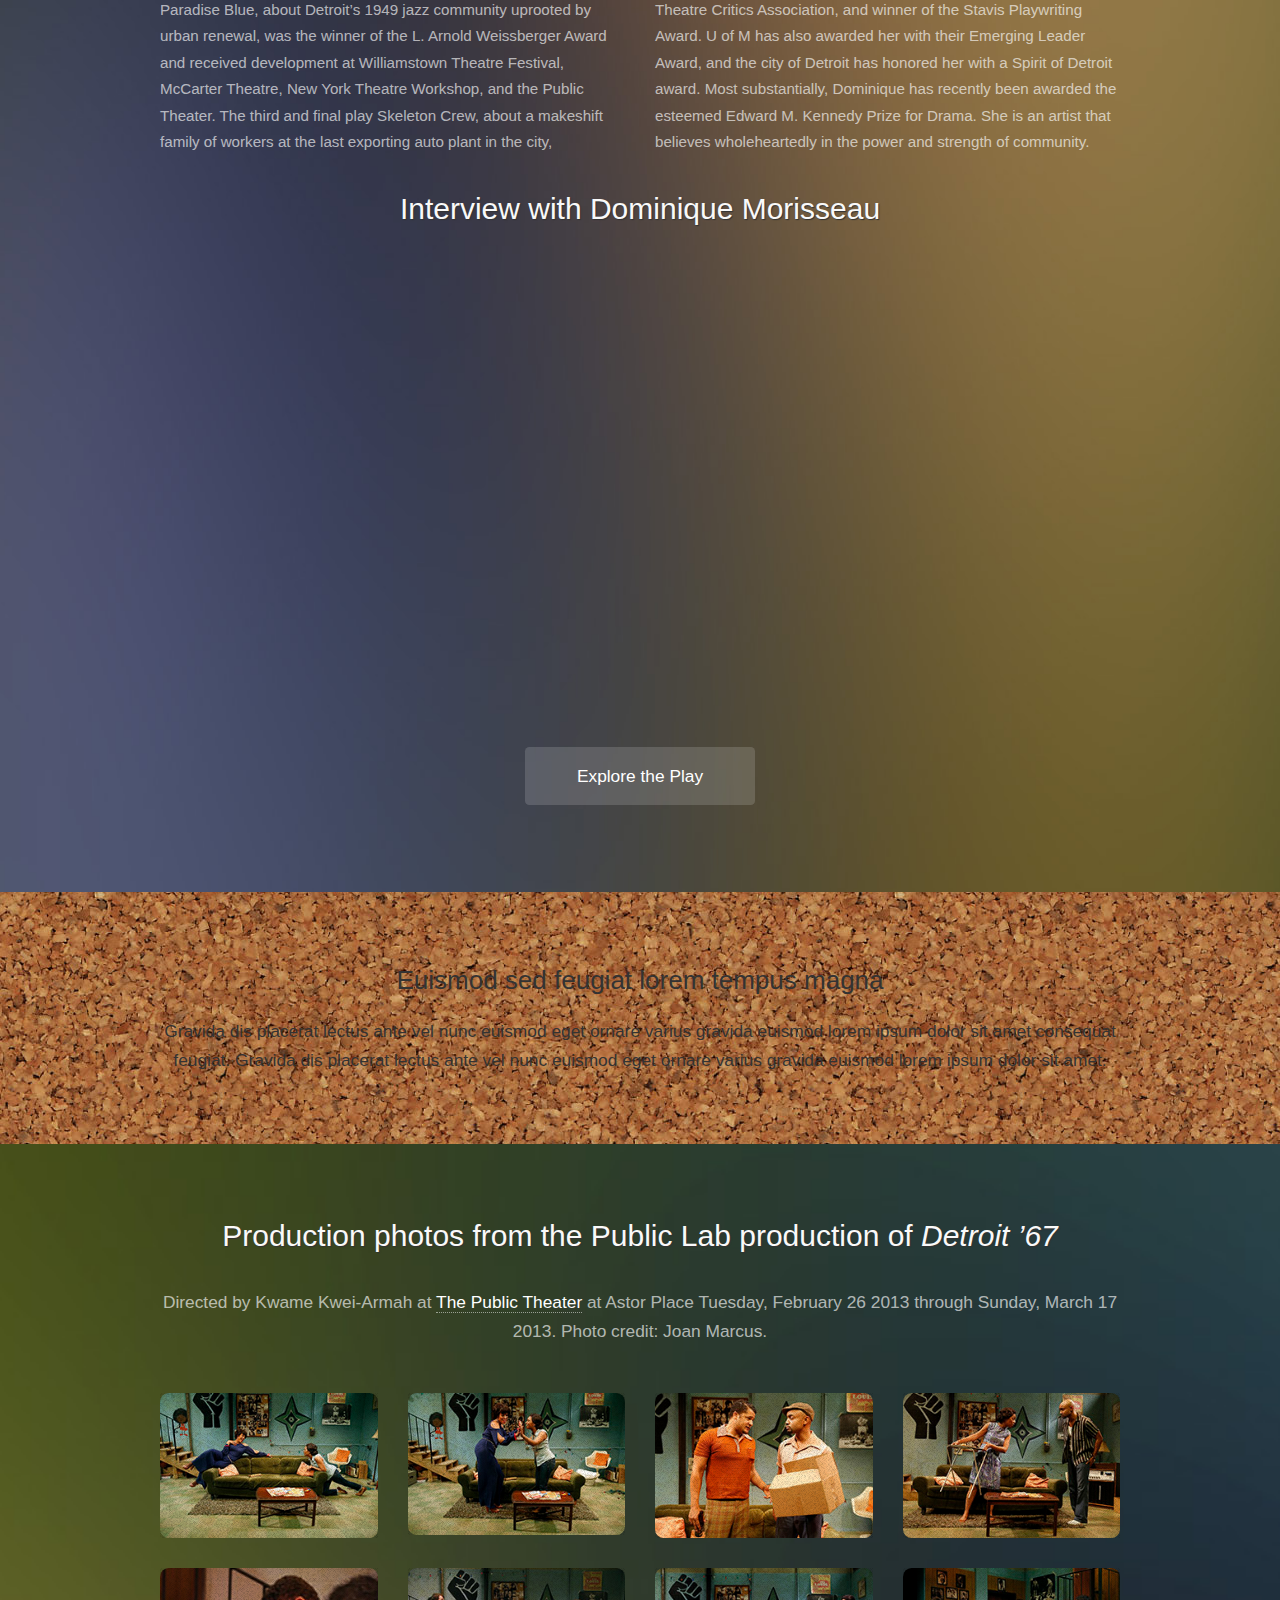
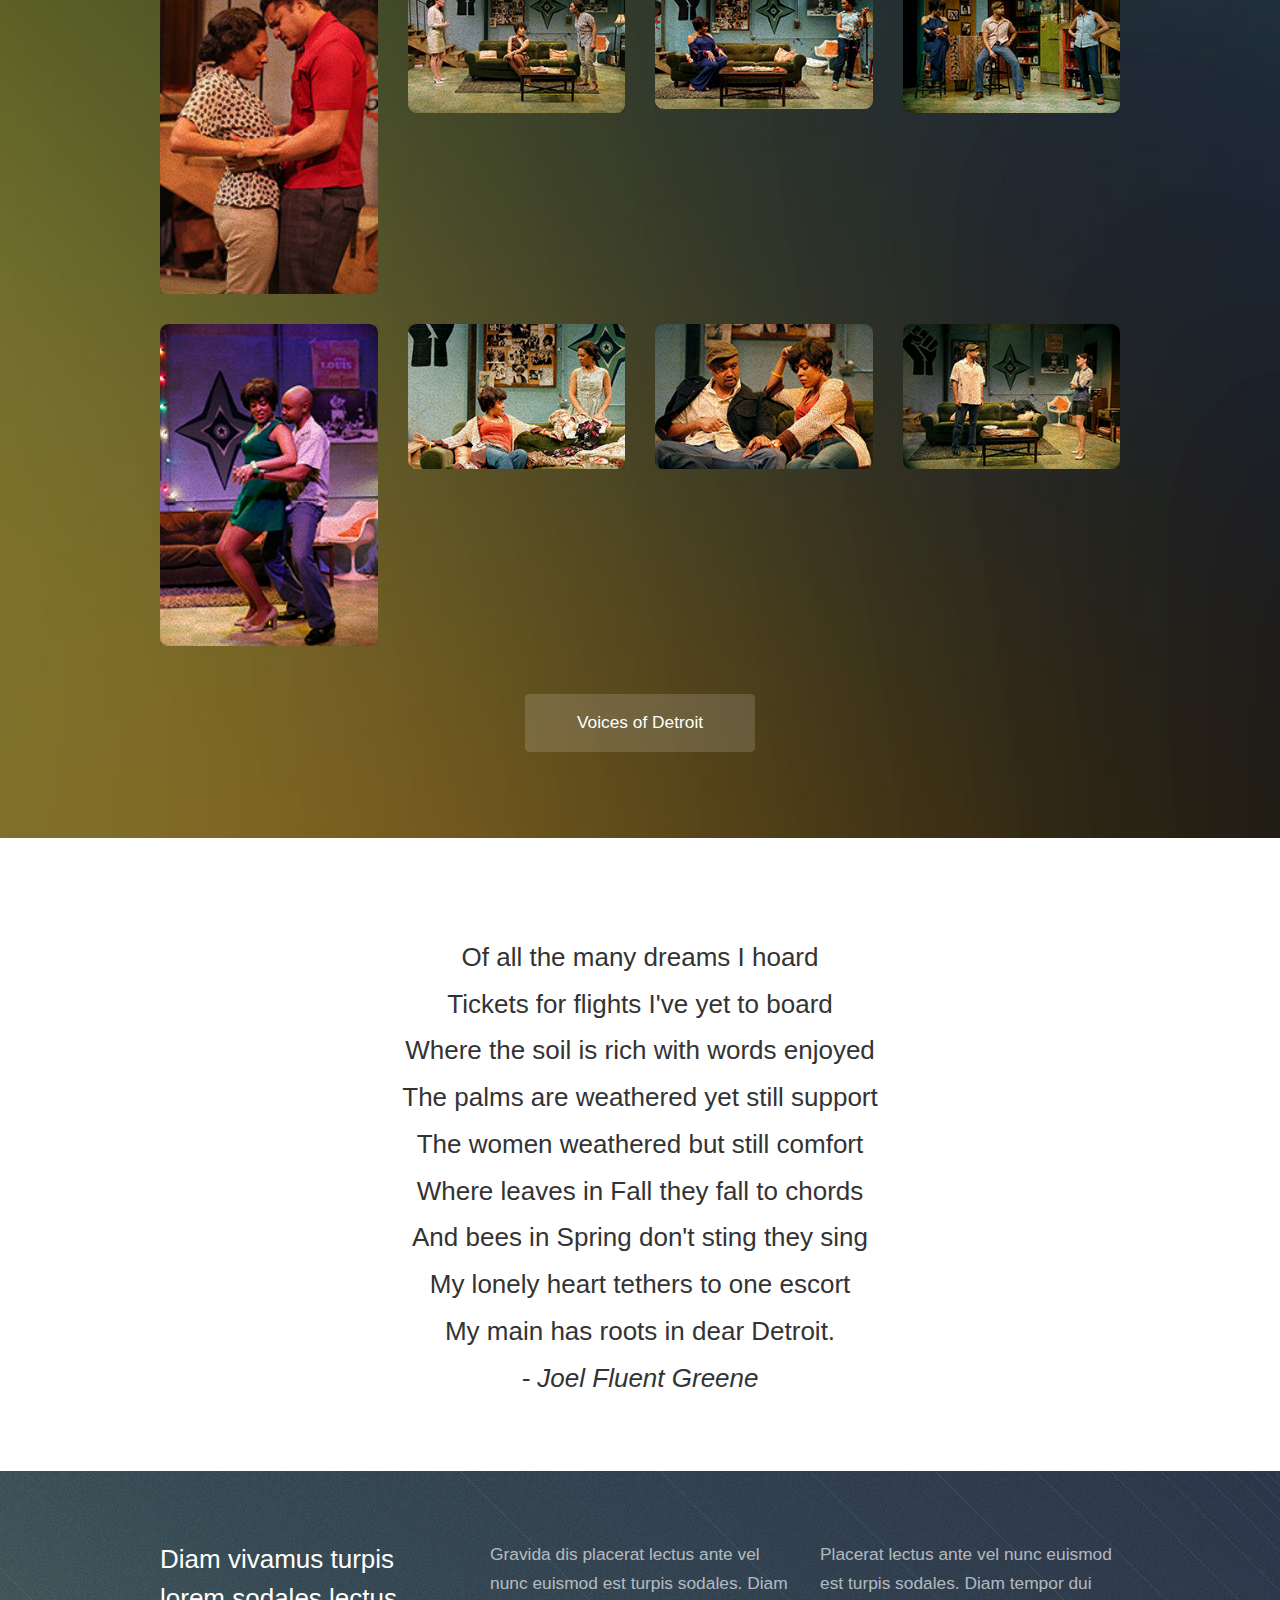
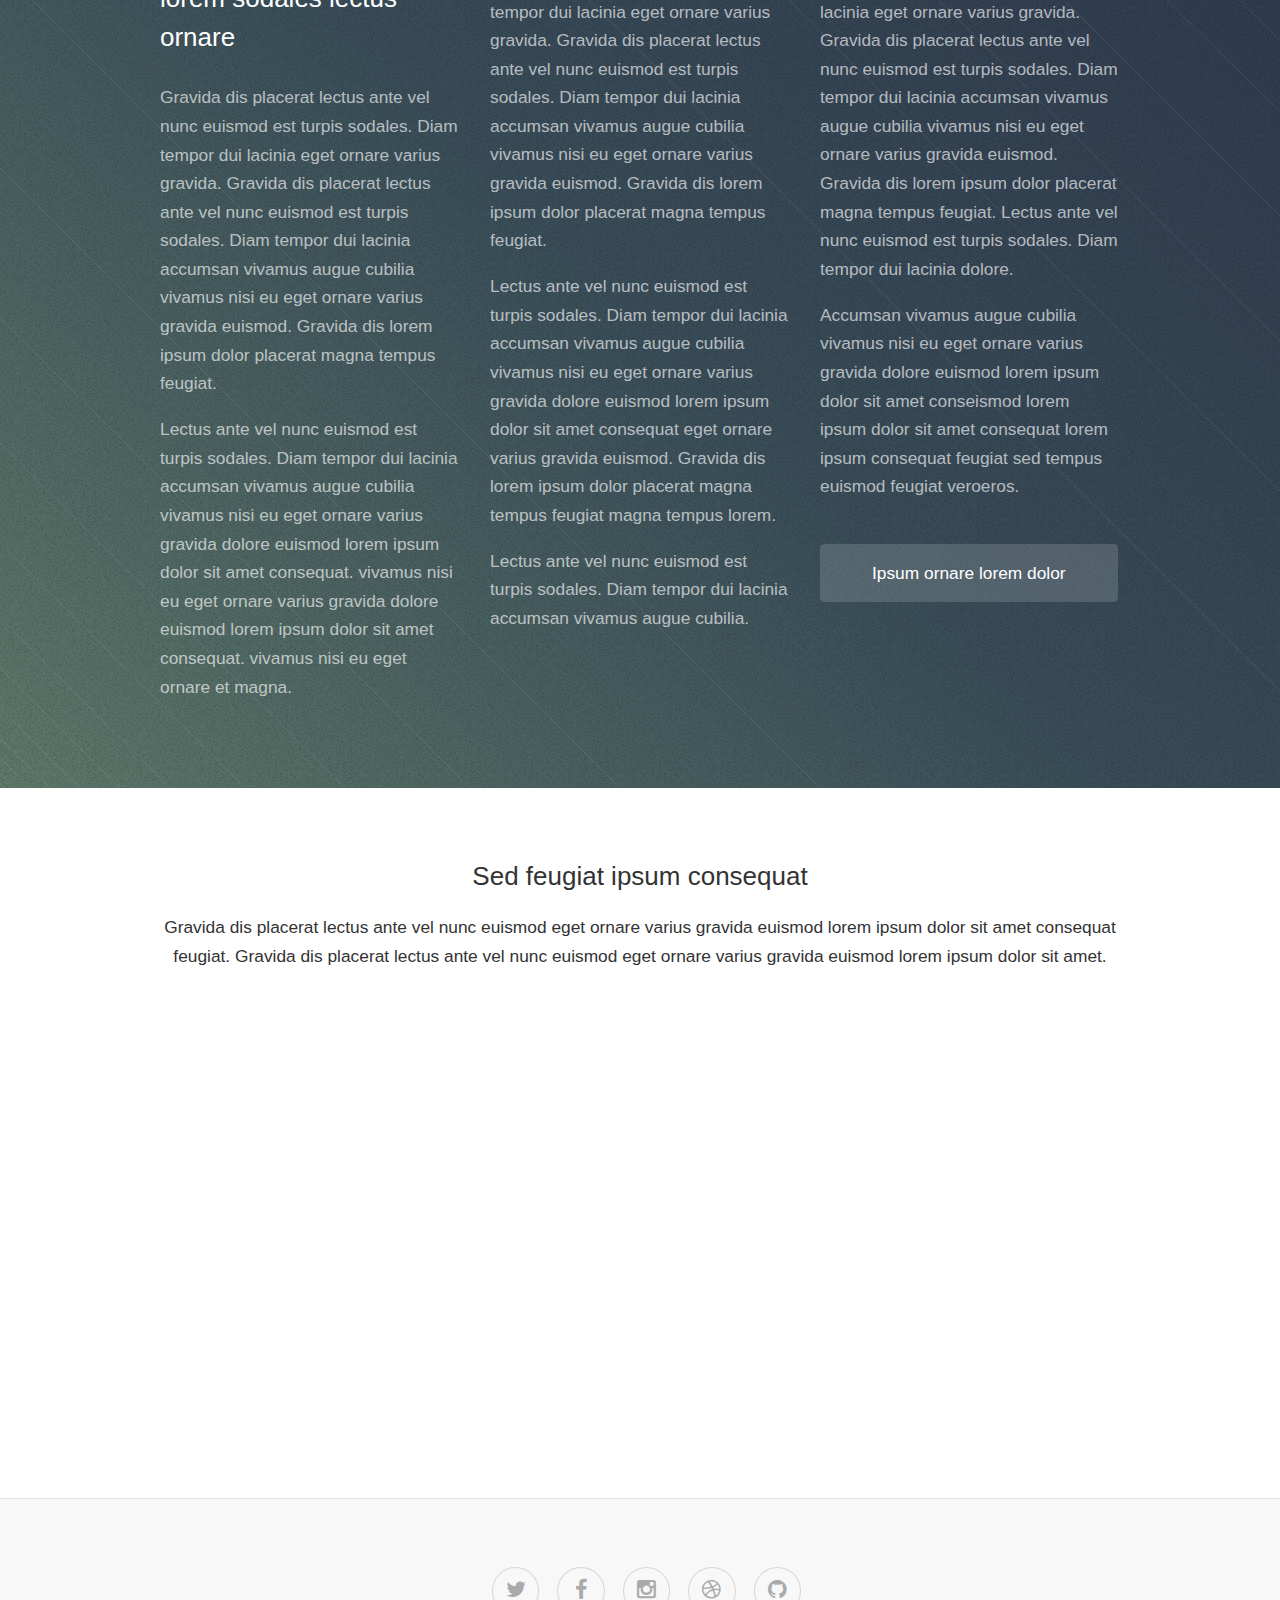
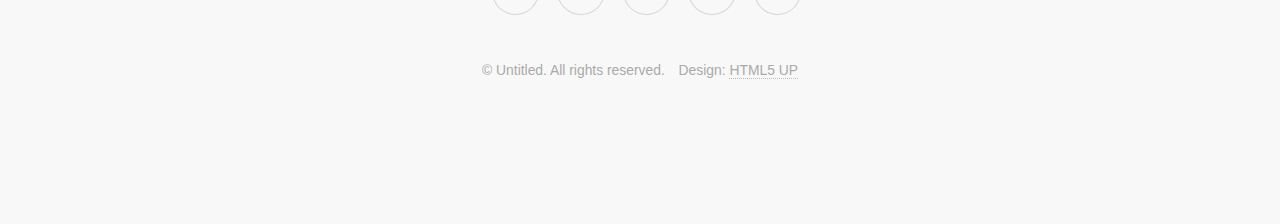
==== commit cbcdcff7: "Merge pull request #1 from rachellewhite/master" ====
--- a/index.html
+++ b/index.html
@@ -6,7 +6,7 @@
 -->
 <html>
 	<head>
-		<title>Tessellate by HTML5 UP</title>
+		<title>Detroit '67 by Dominique Morisseau</title>
 		<meta http-equiv="content-type" content="text/html; charset=utf-8" />
 		<meta name="description" content="" />
 		<meta name="keywords" content="" />
@@ -21,18 +21,42 @@
 			<link rel="stylesheet" href="css/style.css" />
 			<link rel="stylesheet" href="css/style-wide.css" />
 			<link href='http://fonts.googleapis.com/css?family=Lato:400,700' rel='stylesheet' type='text/css'>
+			<link href='http://fonts.googleapis.com/css?family=Candal' rel='stylesheet' type='text/css'>
+			<link href='http://fonts.googleapis.com/css?family=Bowlby+One+SC' rel='stylesheet' type='text/css'>
+			
 		</noscript>
 		<!--[if lte IE 8]><link rel="stylesheet" href="css/ie/v8.css" /><![endif]-->
 		<!--[if lte IE 9]><link rel="stylesheet" href="css/ie/v9.css" /><![endif]-->
 	</head>
 	<body>
-
+ <div class="container emk">
+    <div class="inner emk">
+        <div class="left">
+            <a href="http://kennedyprize.columbia.edu" target="_blank">Edward M. Kennedy Prize for Drama Inspired by American History</a>
+        </div>
+        <div class="right">
+            <ul class="emk-menu">
+                <li class="dropdown">Winners
+                    <ul class="emk-dropdown">
+                    <li><a href="http://kennedyprize.columbia.edu/winners/2013/schenkkan" target="_blank">2013 All the Way</a></li>
+                    <li><a href="http://kennedyprize.columbia.edu/winners/2013/obrien" target="_blank">2013 Body of an American</a></li>
+                    <li><a href="http://kennedyprize.columbia.edu/winners/2014/morisseau" target="_blank">2014 Detroit '67</a></li>
+                    </ul>
+                </li>
+            </ul>
+        </div>
+    </div>
+</div>
 		<!-- Header -->
 			<section id="header" class="dark">
 				<header>
 					<h1><img src="images/logo.png" /></h1>
 					<p>by Dominique Morisseau</p>
-					
+					<ul class="menu">
+					         <li><a href="#first" class="button scrolly">About the Playwright</a></li>
+                             <li><a href="#second" class="button scrolly">Explore the Play</a></li>
+                             <li><a href="#third" class="button scrolly">Voices of Detroit</a></li>
+                        </ul>
 				</header>
 			</section>
 			
@@ -41,11 +65,11 @@
 				<header>
 					<div class="container">
 					    <div class="row">
-					        <div class="12u">
+				        <div class="12u">
 	                   <h2><i><strong>Detroit '67</strong></i> by Dominique Morisseau is the recipient of the 2014 <br> Edward M. Kennedy Prize for Drama Inspired by American History.</h2>				            
 						<p>The first in a 3-play cycle about playwright Dominique Morisseau's hometown Detroit, <i><strong>Detroit '67</strong></i> explores an explosive and decisive moment in a great American city. The play's compelling characters struggle with racial tension and economic instability. <i><strong>Detroit ’67</strong></i> is a work grounded in historical understanding that also comments meaningfully on the pressing issues of our day.</p>
-						</div>						   
-			
+						</div>
+												   
 						</div>
 						</div>
 					</div>
@@ -53,59 +77,49 @@
 				<div class="content dark style1 featured">
 					<div class="container">
 						<div class="row">
-							<div class="4u">
+						    <div class="12u title">
+						        <h2>About the Playwright</h2>
+						        <img src="images/dm_biopic.jpg" class="image circle" />
+						    </div>
+							<div class="6u">
 								<section>
-								
-									<header>
-										<img src="images/dm_biopic.jpg" class="image circle" />
-									</header>
-									<p>Gravida dis placerat lectus ante vel nunc euismod est turpis sodales. 
-									Diam tempor dui lacinia accumsan vivamus. Gravida dis placerat lectus 
-									ante vel nunc euismod est turpis sodales. Diam tempor dui lacinia 
-									accumsan vivamus.</p>
+									<p>Dominique Morisseau, Playwright and Actress, got her BFA in Acting from the University of Michigan and her start as a performance poet in the Detroit community of Harmonie Park. She has since become a noted award-winning playwright in NYC and is currently developing a 3-play cycle about her hometown, entitled “The Detroit Projects”.  The inaugural play Detroit ’67, about the riots/rebellion in 1967, originated at the Public Theater and extended at Classical Theatre of Harlem with the National Black Theatre.  The production was nominated for 8 Audelco Theatre Awards including Best Playwright.  The second play Paradise Blue, about Detroit’s 1949 jazz community uprooted by urban renewal, was the winner of the L. Arnold Weissberger Award and received development at Williamstown Theatre Festival, McCarter Theatre, New York Theatre Workshop, and the Public Theater. The third and final play Skeleton Crew, about a makeshift family of workers at the last exporting auto plant in the city,</p>
 								</section>
-							</div>
-							<div class="4u">
-								<section>
-								
-									<header>
-										<h3>Vivamus</h3>
-									</header>
-									<p>Gravida dis placerat lectus ante vel nunc euismod est turpis sodales. 
-									Diam tempor dui lacinia accumsan vivamus. Gravida dis placerat lectus 
-									ante vel nunc euismod est turpis sodales. Diam tempor dui lacinia 
-									accumsan vivamus.</p>
-								</section>
-							</div>
-							<div class="4u">
-								<section>
-								
-									<header>
-										<h3>Accumsan</h3>
-									</header>
-									<p>Gravida dis placerat lectus ante vel nunc euismod est turpis sodales. 
-									Diam tempor dui lacinia accumsan vivamus. Gravida dis placerat lectus 
-									ante vel nunc euismod est turpis sodales. Diam tempor dui lacinia 
-									accumsan vivamus.</p>
-								</section>
-							</div>
-						</div>
-						<div class="row">
-							<div class="12u">
-								<footer>
-									<a href="#second" class="button scrolly">Gravida tempor lacinia</a>
-								</footer>
-							</div>
-						</div>
-					</div>
-				</div>
-			</section>
+        							</div>
+        							<div class="6u">
+                                <section>
+                                    <p> recently received a Barebones production at the Lark Play Development Center. Ms. Morisseau, a recent PoNY (Playwright of New York) fellow, is also generating a substantial body of work independent of the Detroit cycle: Sunset Baby, Follow Me To Nellie’s, and Blood At The Root. Her work has also been published in NY Times bestseller- “Chicken Soup for the African American Soul” and in the Harlem-based literary journal “Signifyin’ Harlem”. She is a Jane Chambers Playwriting Award honoree, a two-time NAACP Image Award recipient, honoree for the Primus Prize by the American Theatre Critics Association, and winner of the Stavis Playwriting Award. U of M has also awarded her with their Emerging Leader Award, and the city of Detroit has honored her with a Spirit of Detroit award. Most substantially, Dominique has recently been awarded the esteemed Edward M. Kennedy Prize for Drama. She is an artist that believes wholeheartedly in the power and strength of community.</p>
+                                </section>
+        							</div>
+        	               </div>
+        				 
+        				 <div class="row">
+                            <div class="12u title">
+                                <h2>Interview with Dominique Morisseau</h2>
+                            </div>
+                       </div>
+        				 <div class="row">
+                               <div class="12u title">
+                                   <iframe width="700" height="400" src="http://www.youtube.com/embed/H9c2zjByA44" frameborder="0" allowfullscreen></iframe>
+                               </div>
+                         </div>
+                          
+                                                   
+                           <div class="row">
+                               <div class="12u return">
+                                   <a href="#second" class="button scrolly">Explore the Play</a>
+                               </div>
+                            </div>  	   
+        					   
+        					</div>
+        				</div>
+        			</section>
 
 		<!-- Second -->
 			<section id="second" class="main">
 				<header>
 					<div class="container">
-					    <iframe width="560" height="315" src="http://www.youtube.com/embed/H9c2zjByA44" frameborder="0" allowfullscreen></iframe>
+					    
 						<h2>Euismod sed feugiat lorem tempus magna</h2>
 						<p>Gravida dis placerat lectus ante vel nunc euismod eget ornare varius gravida euismod lorem ipsum dolor sit amet consequat<br />
 						feugiat. Gravida dis placerat lectus ante vel nunc euismod eget ornare varius gravida euismod lorem ipsum dolor sit amet.</p>
@@ -113,7 +127,14 @@
 				</header>
 				<div class="content dark style2">
 					<div class="container">
-						<div class="row">
+					  <div class="row">
+					      <div class="12u title">
+					          <h2>Production photos from the Public Lab production of <i>Detroit ’67</i></h2>
+					          <p>Directed by Kwame Kwei-Armah at <a href="http://www.publictheater.org/" target="blank">The Public Theater</a> at Astor Place Tuesday, February 26 2013 through Sunday, March 17 2013. Photo credit: Joan Marcus. </p>
+					      </div>
+					  </div>
+					        
+			<div class="row">
 				<div class="12u">			
 				<div class="inner gallery">
                     <div class="row">
@@ -137,21 +158,37 @@
                 </div>
 						</div>
 					</div>
+			
+			 <div class="row">
+                     <div class="12u return">
+                 <a href="#third" class="button scrolly">Voices of Detroit</a>
+                   </div>
+             </div>  
+             
 				</div>
 			</section>
 			
 		<!-- Third -->
 			<section id="third" class="main">
 				<header>
-					<div class="container">
-						<h2>Ornare varius lorem ipsum ante lectus</h2>
-						<p>Gravida dis placerat lectus ante vel nunc euismod eget ornare varius gravida euismod lorem ipsum dolor sit amet consequat<br />
-						feugiat. Gravida dis placerat lectus ante vel nunc euismod eget ornare varius gravida euismod lorem ipsum dolor sit amet.</p>
-					</div>
-				</header>
+					<div class="container poem">
+                    <p>Of all the many dreams I hoard<br>
+                    Tickets for flights I've yet to board<br>
+                    Where the soil is rich with words enjoyed<br>
+                    The palms are weathered yet still support<br>
+                    The women weathered but still comfort<br>
+                    Where leaves in Fall they fall to chords<br>
+                    And bees in Spring don't sting they sing<br>
+                    My lonely heart tethers to one escort<br>
+                    My main has roots in dear Detroit.<br>
+                    <strong><i>- Joel Fluent Greene</i></strong>
+
+					</div>
+				</header>
+	
 				<div class="content dark style3">
 					<div class="container">
-						<span class="image featured"><img src="images/pic07.jpg" alt="" /></span>
+						
 						<div class="row">
 							<div class="4u">
 								<h3>Diam vivamus turpis lorem sodales lectus ornare</h3>
--- a/css/skel.css
+++ b/css/skel.css
@@ -0,0 +1,222 @@
+/* Resets (http://meyerweb.com/eric/tools/css/reset/ | v2.0 | 20110126 | License: none (public domain)) */
+
+	html,body,div,span,applet,object,iframe,h1,h2,h3,h4,h5,h6,p,blockquote,pre,a,abbr,acronym,address,big,cite,code,del,dfn,em,img,ins,kbd,q,s,samp,small,strike,strong,sub,sup,tt,var,b,u,i,center,dl,dt,dd,ol,ul,li,fieldset,form,label,legend,table,caption,tbody,tfoot,thead,tr,th,td,article,aside,canvas,details,embed,figure,figcaption,footer,header,hgroup,menu,nav,output,ruby,section,summary,time,mark,audio,video{margin:0;padding:0;border:0;font-size:100%;font:inherit;vertical-align:baseline;}article,aside,details,figcaption,figure,footer,header,hgroup,menu,nav,section{display:block;}body{line-height:1;}ol,ul{list-style:none;}blockquote,q{quotes:none;}blockquote:before,blockquote:after,q:before,q:after{content:'';content:none;}table{border-collapse:collapse;border-spacing:0;}body{-webkit-text-size-adjust:none}
+
+/* Box Model */
+
+	*, *:before, *:after {
+		-moz-box-sizing: border-box;
+		-webkit-box-sizing: border-box;
+		box-sizing: border-box;
+	}
+
+/* Container */
+
+	body {
+		/* min-width: (containers) */
+		min-width: 1200px;
+	}
+
+	.container {
+		margin-left: auto;
+		margin-right: auto;
+		
+		/* width: (containers) */
+		width: 1200px;
+	}
+
+	/* Modifiers */
+	
+		.container.small {
+			/* width: (containers) * 0.75; */
+			width: 900px;
+		}
+
+		.container.big {
+			width: 100%;
+
+			/* max-width: (containers) * 1.25; */
+			max-width: 1500px;
+
+			/* min-width: (containers); */
+			min-width: 1200px;
+		}
+
+/* Grid */
+
+	.\31 2u { width: 100% }
+	.\31 1u { width: 91.6666666667% }
+	.\31 0u { width: 83.3333333333% }
+	.\39 u { width: 75% }
+	.\38 u { width: 66.6666666667% }
+	.\37 u { width: 58.3333333333% }
+	.\36 u { width: 50% }
+	.\35 u { width: 41.6666666667% }
+	.\34 u { width: 33.3333333333% }
+	.\33 u { width: 25% }
+	.\32 u { width: 16.6666666667% }
+	.\31 u { width: 8.3333333333% }
+	.\-11u { margin-left: 91.6666666667% }
+	.\-10u { margin-left: 83.3333333333% }
+	.\-9u { margin-left: 75% }
+	.\-8u { margin-left: 66.6666666667% }
+	.\-7u { margin-left: 58.3333333333% }
+	.\-6u { margin-left: 50% }
+	.\-5u { margin-left: 41.6666666667% }
+	.\-4u { margin-left: 33.3333333333% }
+	.\-3u { margin-left: 25% }
+	.\-2u { margin-left: 16.6666666667% }
+	.\-1u { margin-left: 8.3333333333% }
+
+	/* Rows */
+
+		.row > * {
+			float: left;
+		}
+
+		.row:after {
+			content: '';
+			display: block;
+			clear: both;
+			height: 0;
+		}
+
+		.row:first-child > * {
+			padding-top: 0 !important;
+		}
+
+		.row.uniform > * > :first-child {
+			margin-top: 0;
+		}
+
+		.row.uniform > * > :last-child {
+			margin-bottom: 0;
+		}
+
+		/* Normal */
+
+			.row > * {
+				/* padding-left: (gutters) */
+				padding-left: 40px;
+			}
+
+			.row + .row > * {
+				/* padding: (gutters) 0 0 (gutters) */
+				padding: 40px 0 0 40px;
+			}
+
+			.row {
+				/* margin-left: -(gutters) */
+				margin-left: -40px;
+			}
+
+			.row + .row.uniform > * {
+				/* padding: (gutters.vertical) 0 0 (gutters.vertical) */
+				padding: 40px 0 0 40px;
+			}
+
+		/* Flush */
+
+			.row.flush > * {
+				padding-left: 0;
+			}
+
+			.row + .row.flush > * {
+				padding: 0;
+			}
+
+			.row.flush {
+				margin-left: 0;
+			}
+
+			.row + .row.uniform.flush > * {
+				padding: 0;
+			}
+
+		/* Quarter */
+
+			.row.quarter > * {
+				/* padding-left: (gutters * 0.25) */
+				padding-left: 10px;
+			}
+
+			.row + .row.quarter > * {
+				/* padding: (gutters * 0.25) 0 0 (gutters * 0.25) */
+				padding: 10px 0 0 10px;
+			}
+
+			.row.quarter {
+				/* margin-left: -(gutters * 0.25) */
+				margin-left: -10px;
+			}
+
+			.row + .row.uniform.quarter > * {
+				/* padding: (gutters.vertical * 0.25) 0 0 (gutters.vertical * 0.25) */
+				padding: 10px 0 0 10px;
+			}
+
+		/* Half */
+
+			.row.half > * {
+				/* padding-left: (gutters * 0.5) */
+				padding-left: 20px;
+			}
+
+			.row + .row.half > * {
+				/* padding: (gutters * 0.5) 0 0 (gutters * 0.5) */
+				padding: 20px 0 0 20px;
+			}
+
+			.row.half {
+				/* margin-left: -(gutters * 0.5) */
+				margin-left: -20px;
+			}
+
+			.row + .row.uniform.half > * {
+				/* padding: (gutters.vertical * 0.5) 0 0 (gutters.vertical * 0.5) */
+				padding: 20px 0 0 20px;
+			}
+
+		/* One and (a) Half */
+
+			.row.oneandhalf > * {
+				/* padding-left: (gutters * 1.5) */
+				padding-left: 60px;
+			}
+
+			.row + .row.oneandhalf > * {
+				/* padding: (gutters * 1.5) 0 0 (gutters * 1.5) */
+				padding: 60px 0 0 60px;
+			}
+
+			.row.oneandhalf {
+				/* margin-left: -(gutters * 1.5) */
+				margin-left: -60px;
+			}
+
+			.row + .row.uniform.oneandhalf > * {
+				/* padding: (gutters.vertical * 1.5) 0 0 (gutters.vertical * 1.5) */
+				padding: 60px 0 0 60px;
+			}
+
+		/* Double */
+
+			.row.double > * {
+				/* padding-left: (gutters * 2) */
+				padding-left: 80px;
+			}
+
+			.row + .row.double > * {
+				/* padding: (gutters * 2) 0 0 (gutters * 2) */
+				padding: 80px 0 0 80px;
+			}
+
+			.row.double {
+				/* margin-left: -(gutters * 2) */
+				margin-left: -80px;
+			}
+			
+			.row + .row.uniform.double > * {
+				/* padding: (gutters.vertical * 2) 0 0 (gutters.vertical * 2) */
+				padding: 80px 0 0 80px;
+			}--- a/css/style.css
+++ b/css/style.css
@@ -35,7 +35,7 @@
 	{
 		font-family: 'Lato', sans-serif;
 		font-weight: 300;
-		font-size: 17pt;
+		font-size: 15pt;
 		line-height: 1.75em;
 		color: #111;
 	}
@@ -45,6 +45,7 @@
 		color: #111;
 		margin: 0 0 1em 0;
 		line-height: 1.5em;
+		
 	}
 	
 		h1 a, h2 a, h3 a, h4 a, h5 a, h6 a
@@ -190,13 +191,16 @@
 	
 	.featured
 	{
-		text-align: center;
+	
 	}
 	
 		.featured p
 		{
-			text-align: center;
-		}
+			font-size: .875em;
+			line-height: 1.75em;
+		}
+
+
 
 	/* Sections/Article */
 	
@@ -283,9 +287,9 @@
 				}
 			.image.circle 
 			{
-				border-radius: 100%;
+				border-radius: 50%;
 				width: 200px;
-				height: 200px;
+				padding: 0 20px 20px 0;
 			}
 	/* List */
 
@@ -337,13 +341,13 @@
 		ul.menu
 		{
 			cursor: default;
+			margin: 2em 0 0 0;
 		}
 		
 			ul.menu li
 			{
 				display: inline-block;
 				line-height: 1em;
-				border-left: solid 1px #e6e6e6;
 				padding: 0 0 0 0.5em;
 				margin: 0 0 0 0.5em;
 			}
@@ -662,7 +666,6 @@
 		.button.alt
 		{
 			color: inherit;
-			box-shadow: inset 0 0 0 1px #e6e6e6;
 			background: none;
 		}
 		
@@ -680,7 +683,6 @@
 			.dark .button
 			{
 				background: rgba(255,255,255,0.15);
-				box-shadow: inset 0 0 0 1px #fff;
 				color: #fff;
 			}
 			
@@ -698,7 +700,6 @@
 			.dark .button.alt
 			{
 				background: none;
-				box-shadow: inset 0 0 0 1px rgba(255,255,255,0.5);
 			}
 
 				.dark input[type="button"].alt:hover,
@@ -707,8 +708,14 @@
 				.dark .button.alt:hover
 				{
 					background: rgba(255,255,255,0.15);
-					box-shadow: inset 0 0 0 1px #fff;
-				}
+					
+				}
+				
+		.return {
+			text-align: center;
+			margin: 1em 0;
+		}		
+				
 
 	/* Feature Icon */
 
@@ -820,14 +827,15 @@
 	{
 		position: relative;
 		margin: 0;
-		background: url('../images/d67_gradient.jpg') center/cover no-repeat;
-		padding: 4em 0 2em 0;
+		background: url('../images/d67_section_01.jpg') center/cover no-repeat;
+		padding: 12em 0 4em 0;
 		text-align: center;
-		color: #d3762f;
+		color: #ff8309;
 	}
 	
 		#header header
 		{
+			margin-bottom: 2em;
 		}
 		
 			#header header h1
@@ -868,6 +876,11 @@
 			padding: 3em 0 5em 0;
 			margin: 0;
 		}
+
+		.main > header .narrow
+		{
+			margin: 0 3em;
+		}
 		
 			.main > header h2
 			{
@@ -886,7 +899,7 @@
 
 		.main > .content
 		{
-			padding: 6em 0 6em 0;
+			padding: 3em 0 6em 0;
 		}
 
 			.main > .content > .container
@@ -905,15 +918,21 @@
 			
 			.main > .content.style1
 			{
-				background:	url('../images/bio_bg.jpg') center/cover no-repeat;
+				background:	url('../images/d67_gradient_02.jpg') top/cover no-repeat;
+				text-align: left;
+			}
+			
+			.main > .content.style1 h2 {
+				color: #f9f9f9;
+				font-size: 30px;
+				text-shadow: 1px 1px 1px #333;
+				text-align: center;
 			}
 
 			.main > .content.style2
 			{
-				background:	url('images/bgtr.svg') top right no-repeat,
-							url('images/bgbl.svg') bottom left no-repeat,
-							url('images/overlay.png'),
-							linear-gradient(45deg, #384955, #655361, #85505f);
+				background:	url('../images/d67_gradient_03.jpg') top/cover no-repeat;
+				text-align: left;	
 			}
 
 			.main > .content.style3
@@ -931,14 +950,49 @@
 			}
 
 
-#first header {
-	background:	url('../images/d67_section_02.jpg') center/cover no-repeat;
-
-}
-
-#second header {
-	background: url('../images/corkboard_01.jpg') center/cover no-repeat;
-}
+	#first header {
+		background:	url('../images/d67_section_02.jpg') center/cover no-repeat;
+	}
+
+	#second header {
+		background: url('../images/d67_section_03.jpg') repeat;
+	}
+
+/*********************************************************************************/
+/* About the Playwright                                                                        */
+/*********************************************************************************/
+
+	.style1 .title
+	{
+		text-align: center;
+	}
+
+
+/*********************************************************************************/
+/* Explore the Play
+/*********************************************************************************/
+
+	.style2 .title
+	{
+		text-align: center;
+	}
+
+	.style2 h2 {
+		color: #f9f9f9;
+		font-size: 30px;
+		text-shadow: 1px 1px 1px #333;
+		text-align: center;
+	}
+
+/*********************************************************************************/
+/* Voices of Detroit
+/*********************************************************************************/
+
+	.poem {
+		font-size: 1.5em;
+		line-height: 1.8em;
+	}
+
 
 
 
@@ -1147,4 +1201,104 @@
 			.poptrox-popup:hover .closer:hover
 			{
 				opacity: 1.0;
-			}+			}
+
+/*EMK Branding*/
+
+.container.emk {
+width: 100%;
+height: 35px;
+background-color: #000;
+padding: 0px 30px 0px 30px;
+position: fixed;
+top: 0;
+z-index: 6000;
+}
+
+body.logged-in .container.emk {
+	margin-top:25px;
+}
+
+.inner.emk .left {
+	float: left;
+}
+
+.inner.emk .right {
+	float: right;
+	margin: 3px 65px 0 0;
+}
+
+.inner.emk, .inner.emk a {
+	color: #fff;
+	font-family: trajanproregular,"trajan pro regular",trajan,serif;	
+	font-size: .875em;
+}
+
+.inner.emk a:hover {
+	color: #ccc;
+}
+
+ul.emk-menu li {
+	list-style-type: none;
+	text-align: right;
+}
+
+.emk-dropdown {
+	position: relative;
+	left: 0;
+  	z-index: 1000;
+  	display: none;
+  	float: right;
+  	min-width: 160px;
+  	padding: 10px;
+  	list-style: none;
+  	background-color: #000;
+  	border: none;
+	text-align: right;
+}
+
+ul.emk-menu li > ul.emk-dropdown > li {
+	margin: 0;
+}
+
+ul.emk-menu li.dropdown:hover {
+	cursor: pointer;
+}
+
+li.dropdown:hover > ul.emk-dropdown {
+  	display: block;
+}
+
+@media (max-width: 767px) {
+
+.inner.emk .right {
+	float: right;
+	margin: 3px 45px 0 0;
+}
+
+		.inner.emk, .inner.emk a {
+			color: #fff;
+			font-family: trajanproregular,"trajan pro regular",trajan,serif;	
+			font-size: .875em;
+		}
+		.emk-dropdown {
+			position: relative;
+			left: 0;
+	  		z-index: 1000;
+  			display: none;
+  			float: right;
+  			min-width: 160px;
+  			padding: 10px;
+  			list-style: none;
+  			background-color: #000;
+  			border: none;
+			text-align: right;
+	}
+		li.dropdown:hover > ul.emk-dropdown {
+ 		 	display: block;
+ 	 		position: relative;
+			left: 0;
+			margin: 0;
+	}
+
+}
--- a/css/style-wide.css
+++ b/css/style-wide.css
@@ -0,0 +1,15 @@
+/*
+	Tessellate by HTML5 UP
+	html5up.net | @n33co
+	Free for personal and commercial use under the CCA 3.0 license (html5up.net/license)
+*/
+
+/*********************************************************************************/
+/* Basic                                                                         */
+/*********************************************************************************/
+
+	body,input,textarea,select
+	{
+		font-size: 15pt;
+		line-height: 1.75em;
+	}--- a/css/ie/v8.css
+++ b/css/ie/v8.css
@@ -0,0 +1,167 @@
+/*
+	Tessellate by HTML5 UP
+	html5up.net | @n33co
+	Free for personal and commercial use under the CCA 3.0 license (html5up.net/license)
+*/
+
+/*********************************************************************************/
+/* Basic                                                                         */
+/*********************************************************************************/
+
+	.image,
+	.image img,
+	.button	
+	{
+		position: relative;
+		-ms-behavior: url('css/ie/PIE.htc');
+	}
+
+	/* Section/Article */
+
+		section,
+		article
+		{
+		}
+		
+			section > .last-child,
+			article > .last-child
+			{
+				margin-bottom: 0;
+			}
+
+			section.last-child,
+			article.last-child
+			{
+				margin-bottom: 0;
+			}
+
+	/* List */
+
+		ul.icons
+		{
+		}	
+		
+			ul.icons li
+			{
+			}
+			
+				ul.icons a
+				{
+					position: relative;
+					-ms-behavior: url('css/ie/PIE.htc');
+					border: solid 1px #ddd;
+				}
+
+	/* Form */
+
+		form
+		{
+		}
+		
+			form input.text,
+			form select,
+			form .select,
+			form textarea
+			{
+				position: relative;
+				-ms-behavior: url('css/ie/PIE.htc');
+				border: solid 1px #ddd;
+				line-height: 1.25em;
+			}
+
+			form select
+			{
+				position: relative;
+			}
+			
+				form select option
+				{
+					color: #000;
+				}
+				
+			form .select
+			{
+			}
+
+				form .select select
+				{
+					width: 100%;
+				}
+
+				form .select:before
+				{
+					display: none;
+				}
+				
+	/* Button */
+		
+		.button.alt
+		{
+			border: solid 1px #ddd;
+		}
+
+	/* Feature Icon */
+
+		.feature-icon
+		{
+			padding-bottom: 0;
+		}
+		
+			.feature-icon:before,
+			.feature-icon:after
+			{
+				display: none;
+			}
+
+			.feature-icon .icon
+			{
+				position: relative;
+				-ms-behavior: url('css/ie/PIE.htc');
+				background: #fff;
+			}
+
+				.feature-icon .icon:before
+				{
+					font-size: 6em;
+					color: #3d3d3d;
+				}
+	
+/*********************************************************************************/
+/* Header                                                                        */
+/*********************************************************************************/
+
+	#header
+	{
+		background-image:			url('../../images/header.jpg');
+		background-size:			cover;
+		background-position:		auto;
+		background-repeat:			no-repeat;
+		-ms-behavior: url('css/ie/backgroundsize.min.htc');
+	}
+
+/*********************************************************************************/
+/* Main Sections                                                                 */
+/*********************************************************************************/
+
+	.main
+	{
+	}
+
+		.main > .content
+		{
+		}
+
+		.main > .content.style1
+		{
+			filter: progid:DXImageTransform.Microsoft.gradient(GradientType=0, startColorstr=#412e4c, endColorstr=#a56365);
+		}
+
+		.main > .content.style2
+		{
+			filter: progid:DXImageTransform.Microsoft.gradient(GradientType=0, startColorstr=#85505f, endColorstr=#384955);
+		}
+
+		.main > .content.style3
+		{
+			filter: progid:DXImageTransform.Microsoft.gradient(GradientType=0, startColorstr=#2f394e, endColorstr=#5f796b);
+		}--- a/css/ie/v9.css
+++ b/css/ie/v9.css
@@ -0,0 +1,44 @@
+/*
+	Tessellate by HTML5 UP
+	html5up.net | @n33co
+	Free for personal and commercial use under the CCA 3.0 license (html5up.net/license)
+*/
+
+/*********************************************************************************/
+/* Main Sections                                                                 */
+/*********************************************************************************/
+
+	.main
+	{
+	}
+
+		.main > .content
+		{
+		}
+
+		.main > .content.style1
+		{
+			background:	url('../images/bgtr.svg') top right no-repeat,
+						url('../images/bgbl.svg') bottom left no-repeat,
+						url('../images/bgbl.svg') bottom left no-repeat,
+						url('../images/overlay.png'),
+						url('images/content-style1.svg');
+		}
+
+		.main > .content.style2
+		{
+			background:	url('../images/bgtr.svg') top right no-repeat,
+						url('../images/bgbl.svg') bottom left no-repeat,
+						url('../images/bgbl.svg') bottom left no-repeat,
+						url('../images/overlay.png'),
+						url('images/content-style2.svg');
+		}
+
+		.main > .content.style3
+		{
+			background:	url('../images/bgtr.svg') top right no-repeat,
+						url('../images/bgbl.svg') bottom left no-repeat,
+						url('../images/bgbl.svg') bottom left no-repeat,
+						url('../images/overlay.png'),
+						url('images/content-style3.svg');
+		}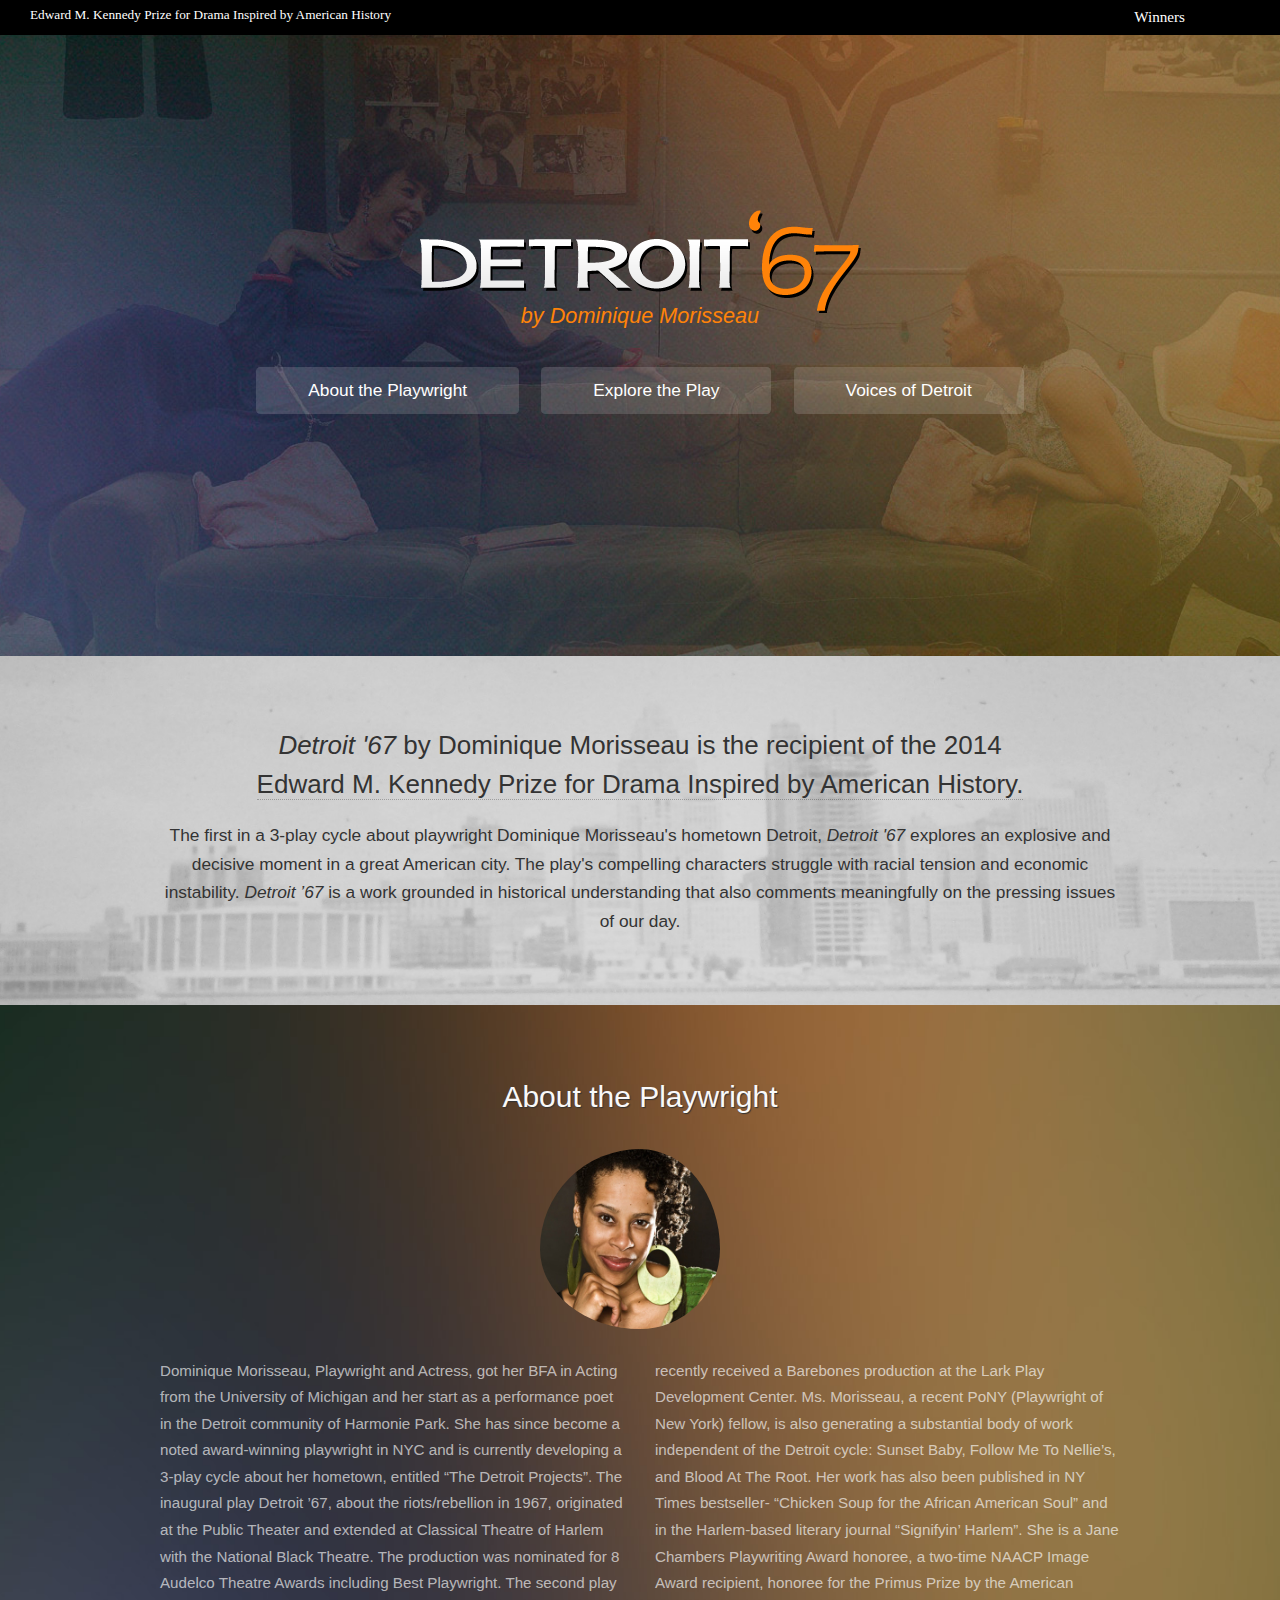
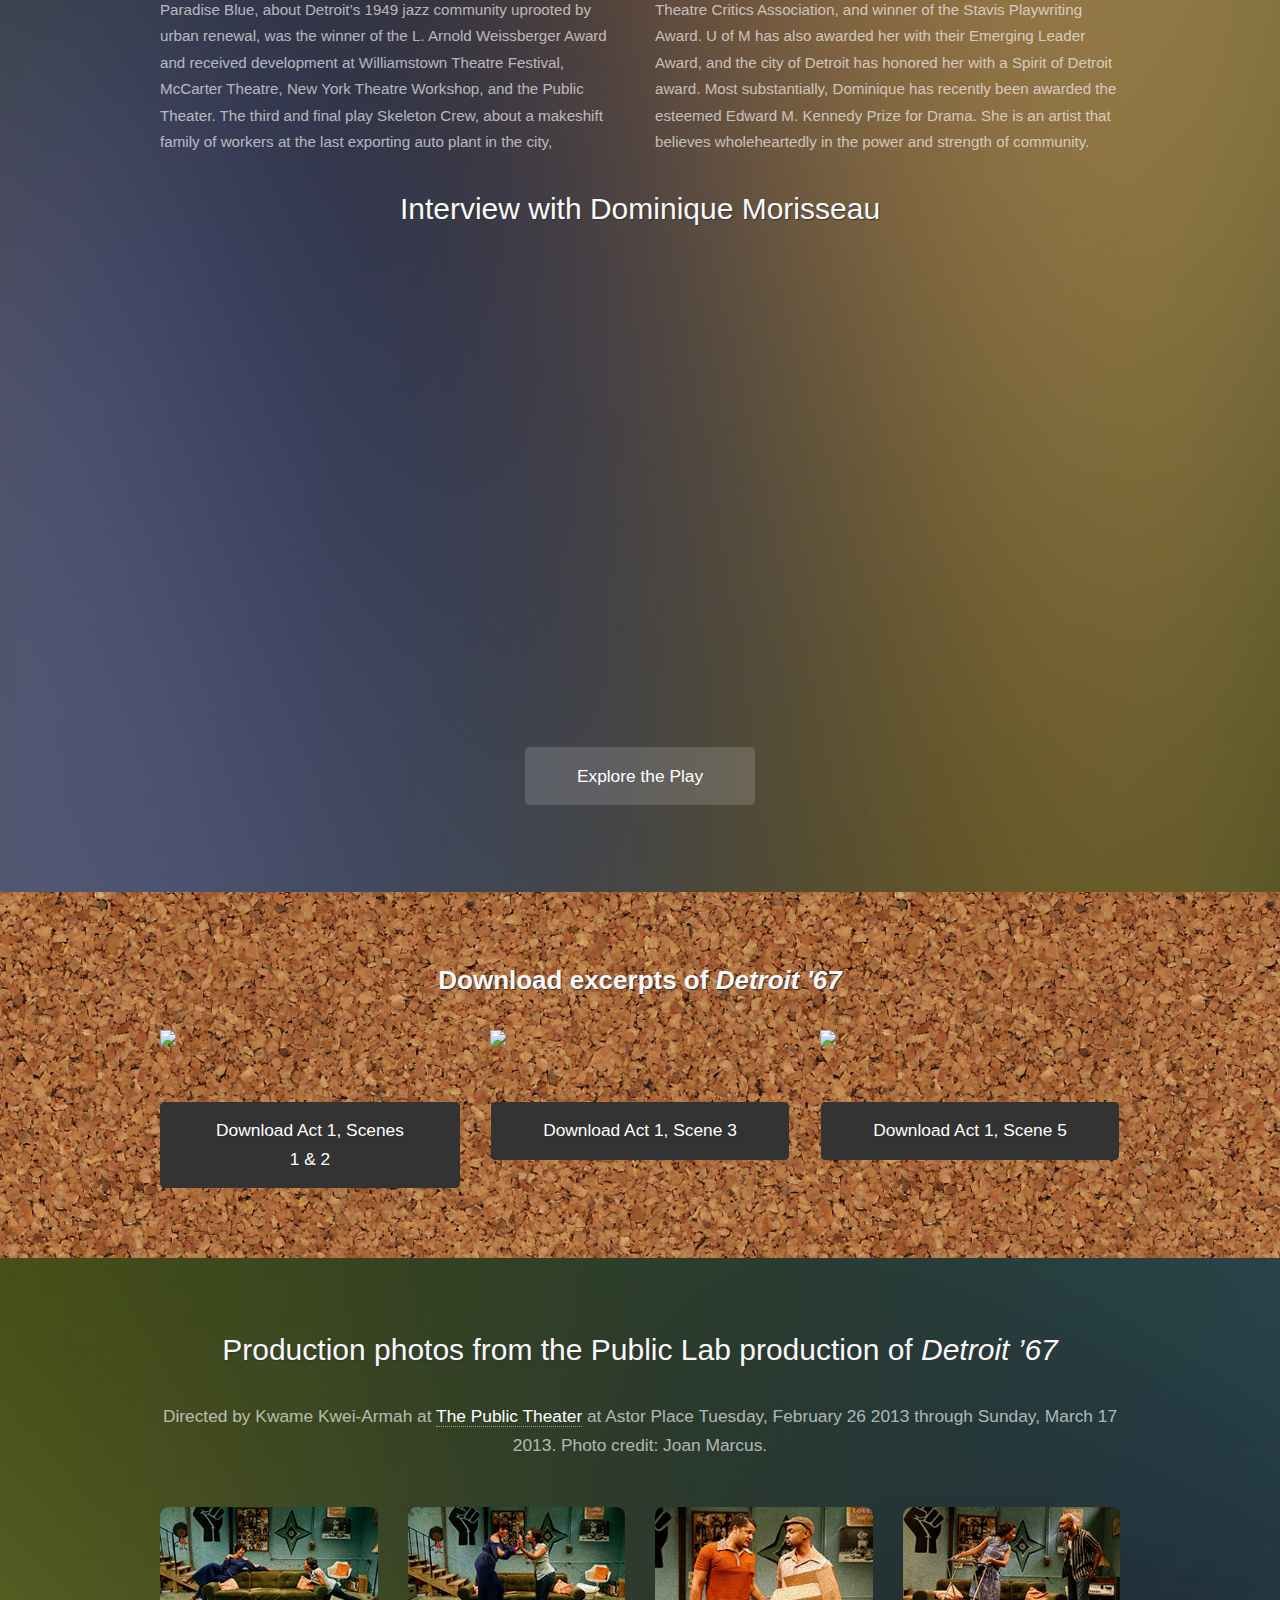
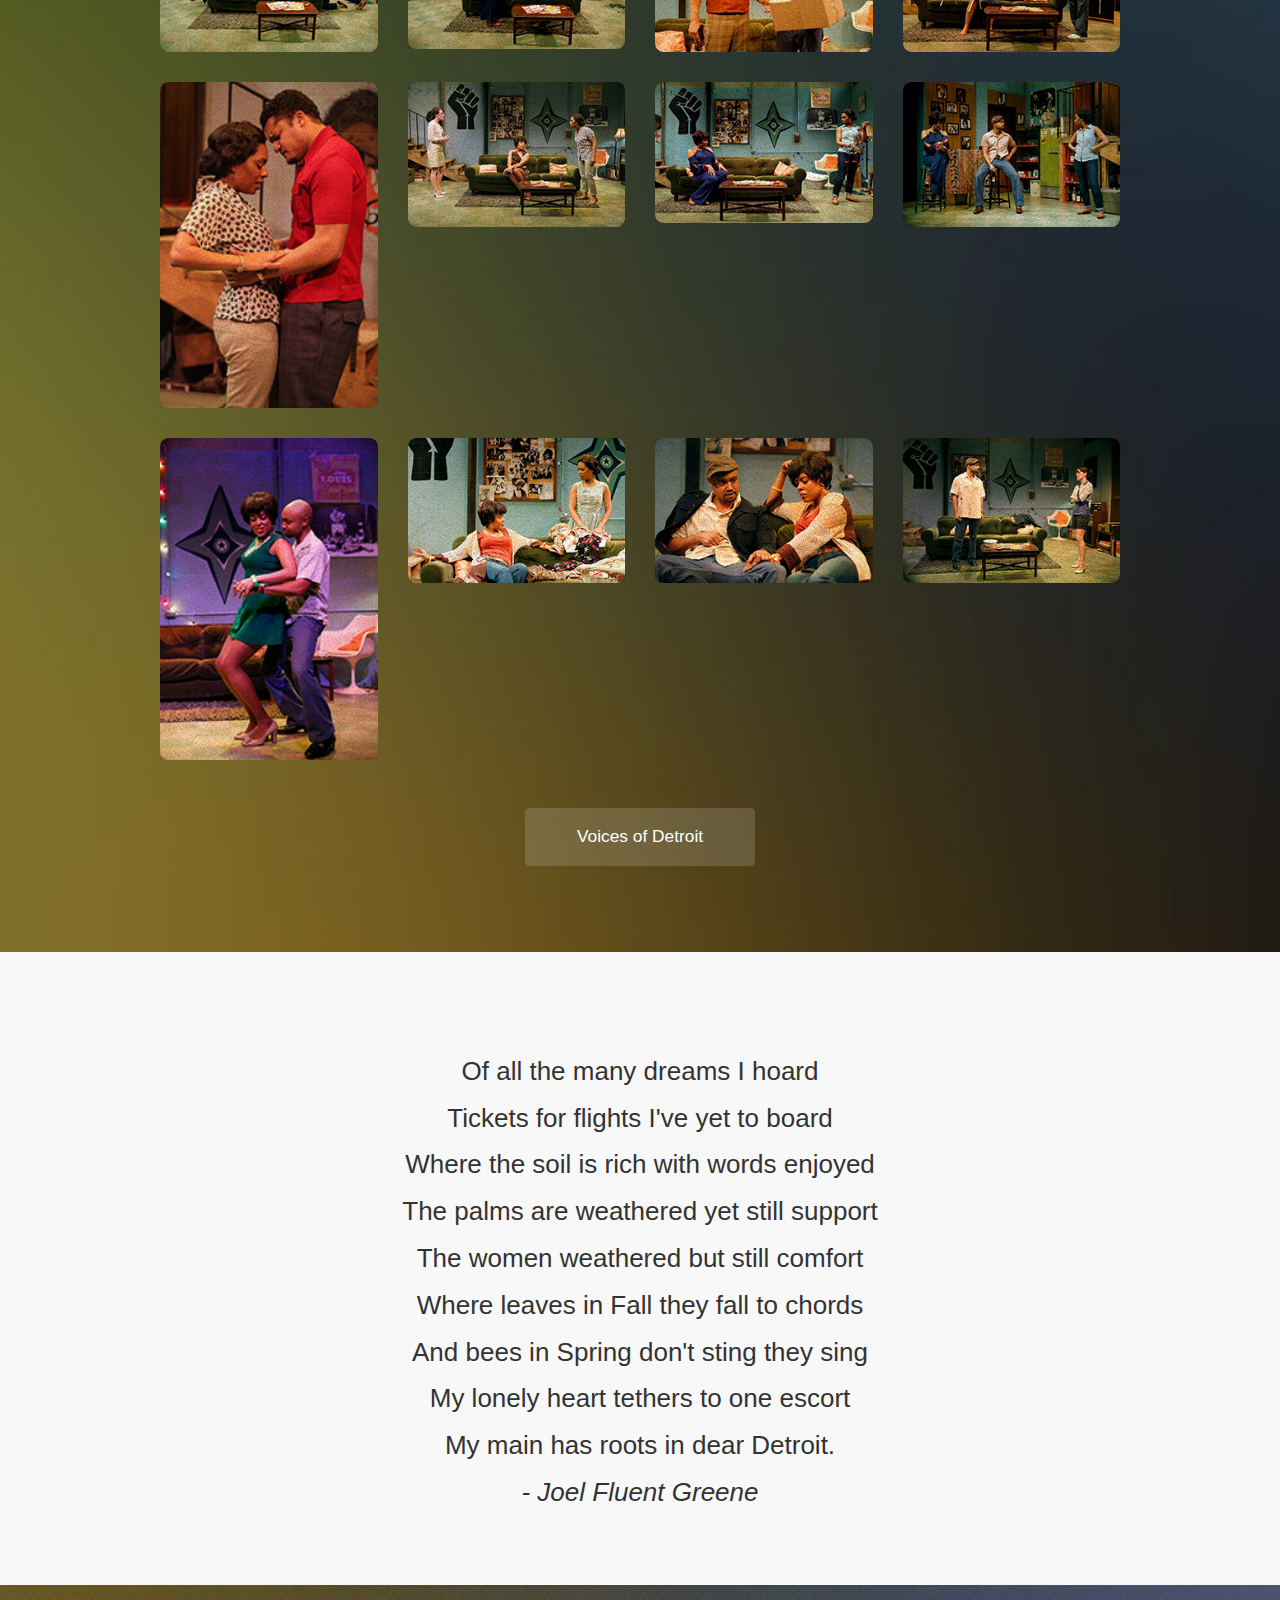
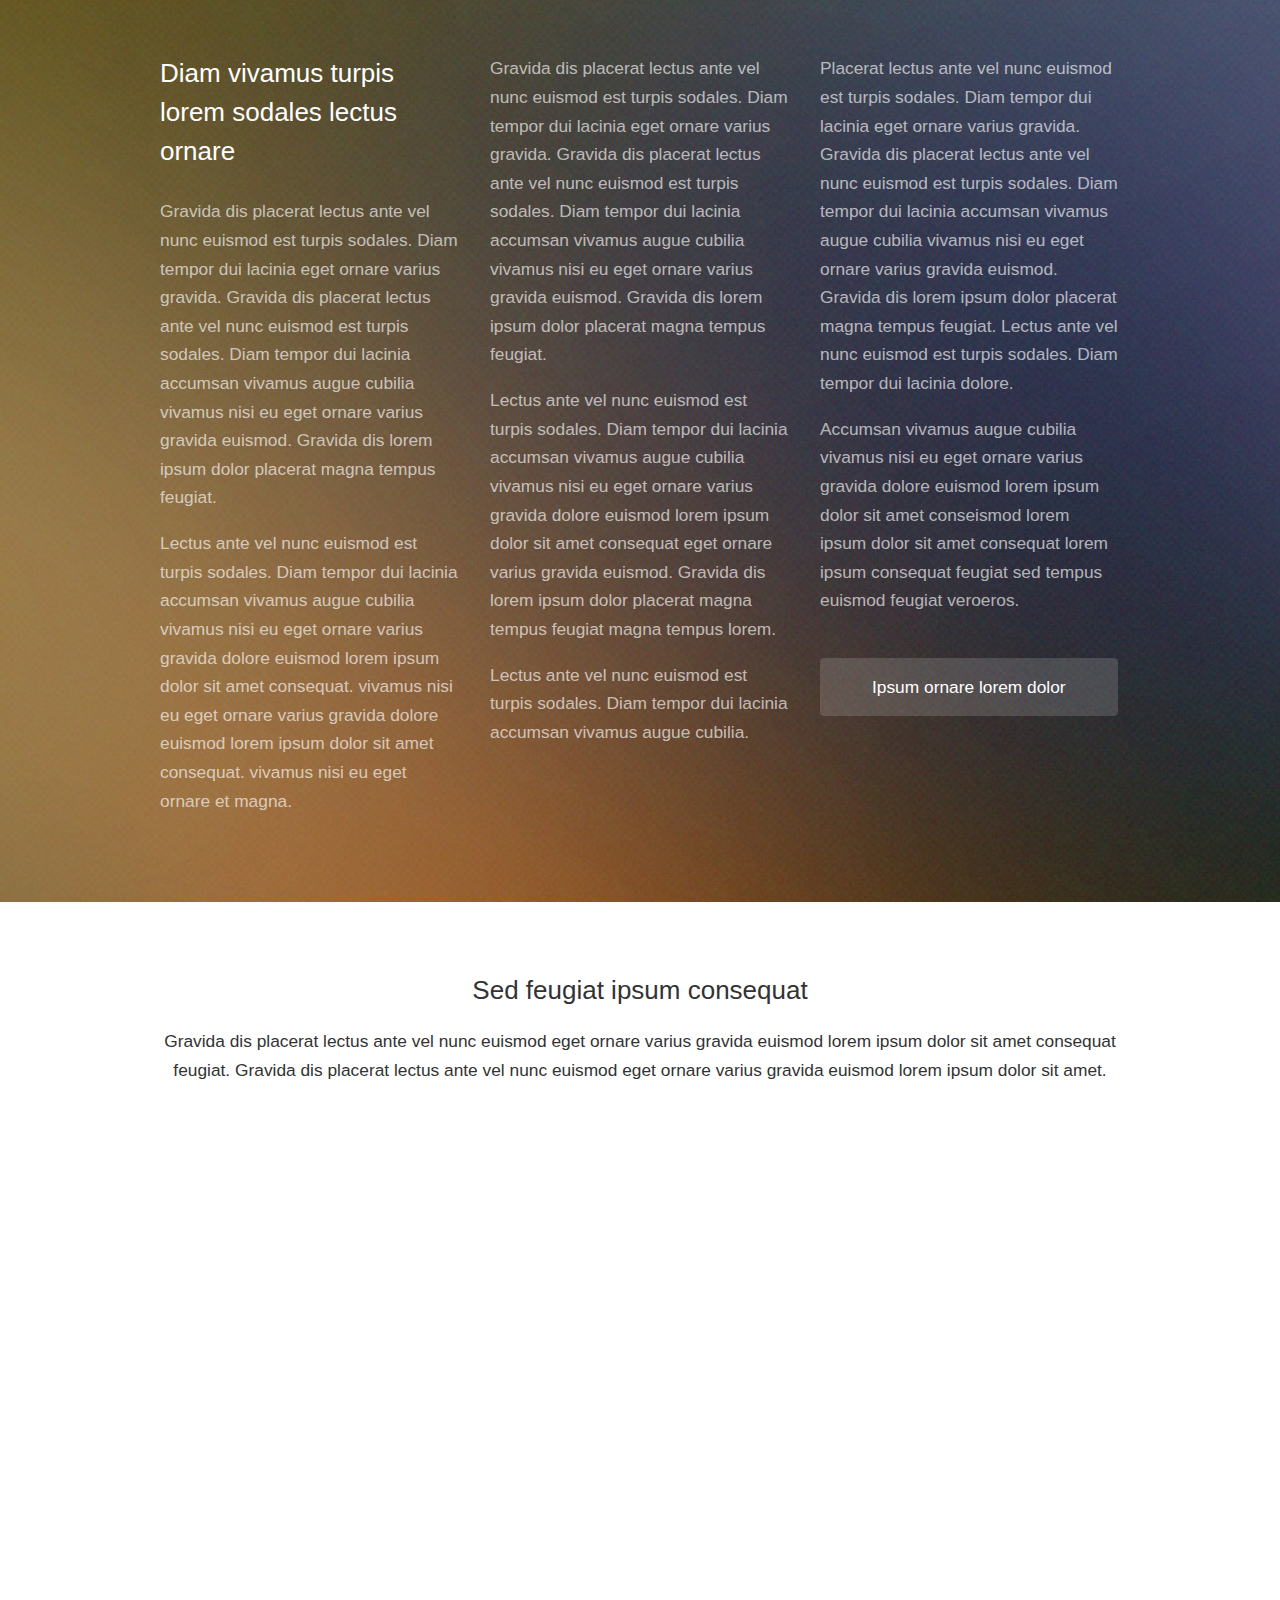
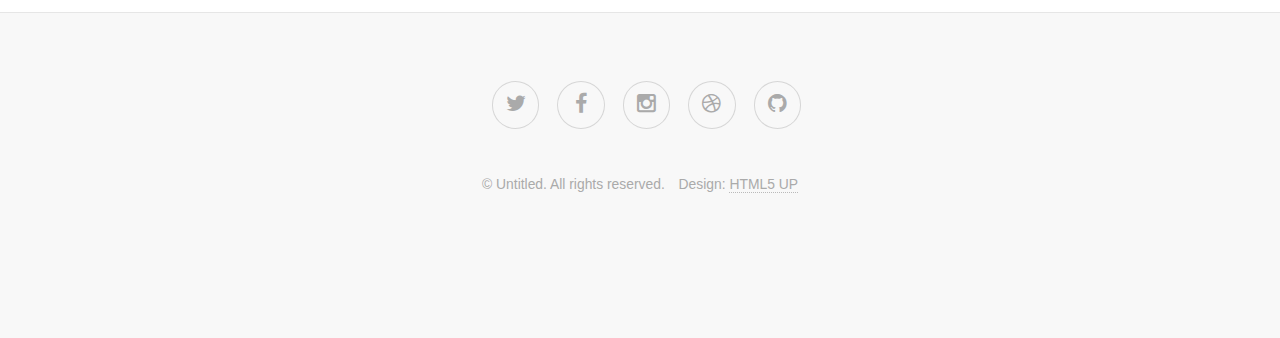
==== commit af088bed: "excerpts finished" ====
--- a/index.html
+++ b/index.html
@@ -66,7 +66,7 @@
 					<div class="container">
 					    <div class="row">
 				        <div class="12u">
-	                   <h2><i><strong>Detroit '67</strong></i> by Dominique Morisseau is the recipient of the 2014 <br> Edward M. Kennedy Prize for Drama Inspired by American History.</h2>				            
+	                   <h2><i><strong>Detroit '67</strong></i> by Dominique Morisseau is the recipient of the 2014 <br> <h2><strong><a href="http://kennedyprize.columbia.edu" target="_blank">Edward M. Kennedy Prize for Drama Inspired by American History.</a></strong></h2>				            
 						<p>The first in a 3-play cycle about playwright Dominique Morisseau's hometown Detroit, <i><strong>Detroit '67</strong></i> explores an explosive and decisive moment in a great American city. The play's compelling characters struggle with racial tension and economic instability. <i><strong>Detroit ’67</strong></i> is a work grounded in historical understanding that also comments meaningfully on the pressing issues of our day.</p>
 						</div>
 												   
@@ -119,10 +119,23 @@
 			<section id="second" class="main">
 				<header>
 					<div class="container">
-					    
-						<h2>Euismod sed feugiat lorem tempus magna</h2>
-						<p>Gravida dis placerat lectus ante vel nunc euismod eget ornare varius gravida euismod lorem ipsum dolor sit amet consequat<br />
-						feugiat. Gravida dis placerat lectus ante vel nunc euismod eget ornare varius gravida euismod lorem ipsum dolor sit amet.</p>
+						<h2>Download excerpts of <i>Detroit '67</i></h2>
+						<div class="row">
+						    <div class="4u"><a href="files/Detroit '67 Act 1 scene 1 _ 2.pdf" target="_blank"><img src="images/d67_script_thumb_01.png" class="script_thumb"></a>
+						        
+						    </div>
+						    <div class="4u"><a href="files/Detroit '67 Act 2 scene 3.pdf" target="_blank"><img src="images/d67_script_thumb_02.png" class="script_thumb"></a>
+						        
+						    </div>
+						    <div class="4u"><a href="files/Detroit '67 Act 1 scene 5.pdf" target="_blank"><img src="images/d67_script_thumb_03.png" class="script_thumb"></a>
+						        
+						    </div>
+						</div>
+						<div class="row">
+						    <div class="4u"><p><a href="files/Detroit '67 Act 1 scene 1 _ 2.pdf" target="_blank" class="button">Download Act 1, Scenes 1 & 2</a></p></div>
+						    <div class="4u"><p><a href="files/Detroit '67 Act 1 scene 3.pdf" target="_blank" class="button">Download Act 1, Scene 3</a></p></div>
+						    <div class="4u"><p><a href="files/Detroit '67 Act 1 scene 5.pdf" target="_blank" class="button">Download Act 1, Scene 5</a></p></div>
+						</div>
 					</div>
 				</header>
 				<div class="content dark style2">
@@ -188,7 +201,6 @@
 	
 				<div class="content dark style3">
 					<div class="container">
-						
 						<div class="row">
 							<div class="4u">
 								<h3>Diam vivamus turpis lorem sodales lectus ornare</h3>
--- a/css/style.css
+++ b/css/style.css
@@ -229,7 +229,7 @@
 			}
 
 	/* Image */
-
+		
 		.image
 		{
 			position: relative;
@@ -637,7 +637,7 @@
 			-webkit-appearance: none;
 			position: relative;
 			display: inline-block;
-			background: #3d3d3d;
+			background: #333;
 			padding: 0.85em 3em 0.85em 3em;
 			border-radius: 0.25em;
 			cursor: pointer;
@@ -929,6 +929,20 @@
 				text-align: center;
 			}
 
+			.main > .content.style2 h2 {
+				color: #f9f9f9;
+				font-size: 30px;
+				text-shadow: 1px 1px 1px #333;
+				text-align: center;
+			}
+			
+			.main > .content.style3 h2 {
+				color: #f9f9f9;
+				font-size: 30px;
+				text-shadow: 1px 1px 1px #333;
+				text-align: center;
+			}
+			
 			.main > .content.style2
 			{
 				background:	url('../images/d67_gradient_03.jpg') top/cover no-repeat;
@@ -937,10 +951,8 @@
 
 			.main > .content.style3
 			{
-				background:	url('images/bgtr.svg') top right no-repeat,
-							url('images/bgbl.svg') bottom left no-repeat,
-							url('images/overlay.png'),
-							linear-gradient(45deg, #5f796b, #3a4e59, #2f394e);
+				background:	url('../images/d67_gradient.jpg') top/cover no-repeat;
+				text-align: left;	
 			}
 
 			.main > .content.style4
@@ -950,28 +962,59 @@
 			}
 
 
-	#first header {
-		background:	url('../images/d67_section_02.jpg') center/cover no-repeat;
-	}
+			#first header {
+				background:	url('../images/d67_section_02.jpg') center/cover no-repeat;
+			}
+		
+
+			#third header {
+				background: url('../images/d67_section_04.jpg') center/cover no-repeat;
+			}
+	
+
+/*********************************************************************************/
+/* About the Playwright                                                                        */
+/*********************************************************************************/
+
+	.style1 .title
+	{
+		text-align: center;
+	}
+
+
+/*********************************************************************************/
+/* Explore the Play
+/*********************************************************************************/
+
 
 	#second header {
 		background: url('../images/d67_section_03.jpg') repeat;
-	}
-
-/*********************************************************************************/
-/* About the Playwright                                                                        */
-/*********************************************************************************/
-
-	.style1 .title
-	{
-		text-align: center;
-	}
-
-
-/*********************************************************************************/
-/* Explore the Play
-/*********************************************************************************/
-
+		color: #333;
+	}
+	
+	#second header h2  {
+		color: #f9f9f9;
+		font-weight: bold;
+		text-shadow: 1px 1px 1px #333;
+		margin: 0 0 1em 0;
+	}	
+	#second header p
+	{
+		color: #f9f9f9;
+		text-shadow: 1px 1px 1px #333;
+	}	
+	
+	#second header a
+	{
+		border-bottom: none;
+	}	
+	
+	#second header .4u
+	{
+		padding: 0;
+		margin: 0;
+	}	
+	
 	.style2 .title
 	{
 		text-align: center;
@@ -983,7 +1026,11 @@
 		text-shadow: 1px 1px 1px #333;
 		text-align: center;
 	}
-
+	
+	#second > .row+.row>* {
+		padding: 0px
+	}
+	
 /*********************************************************************************/
 /* Voices of Detroit
 /*********************************************************************************/
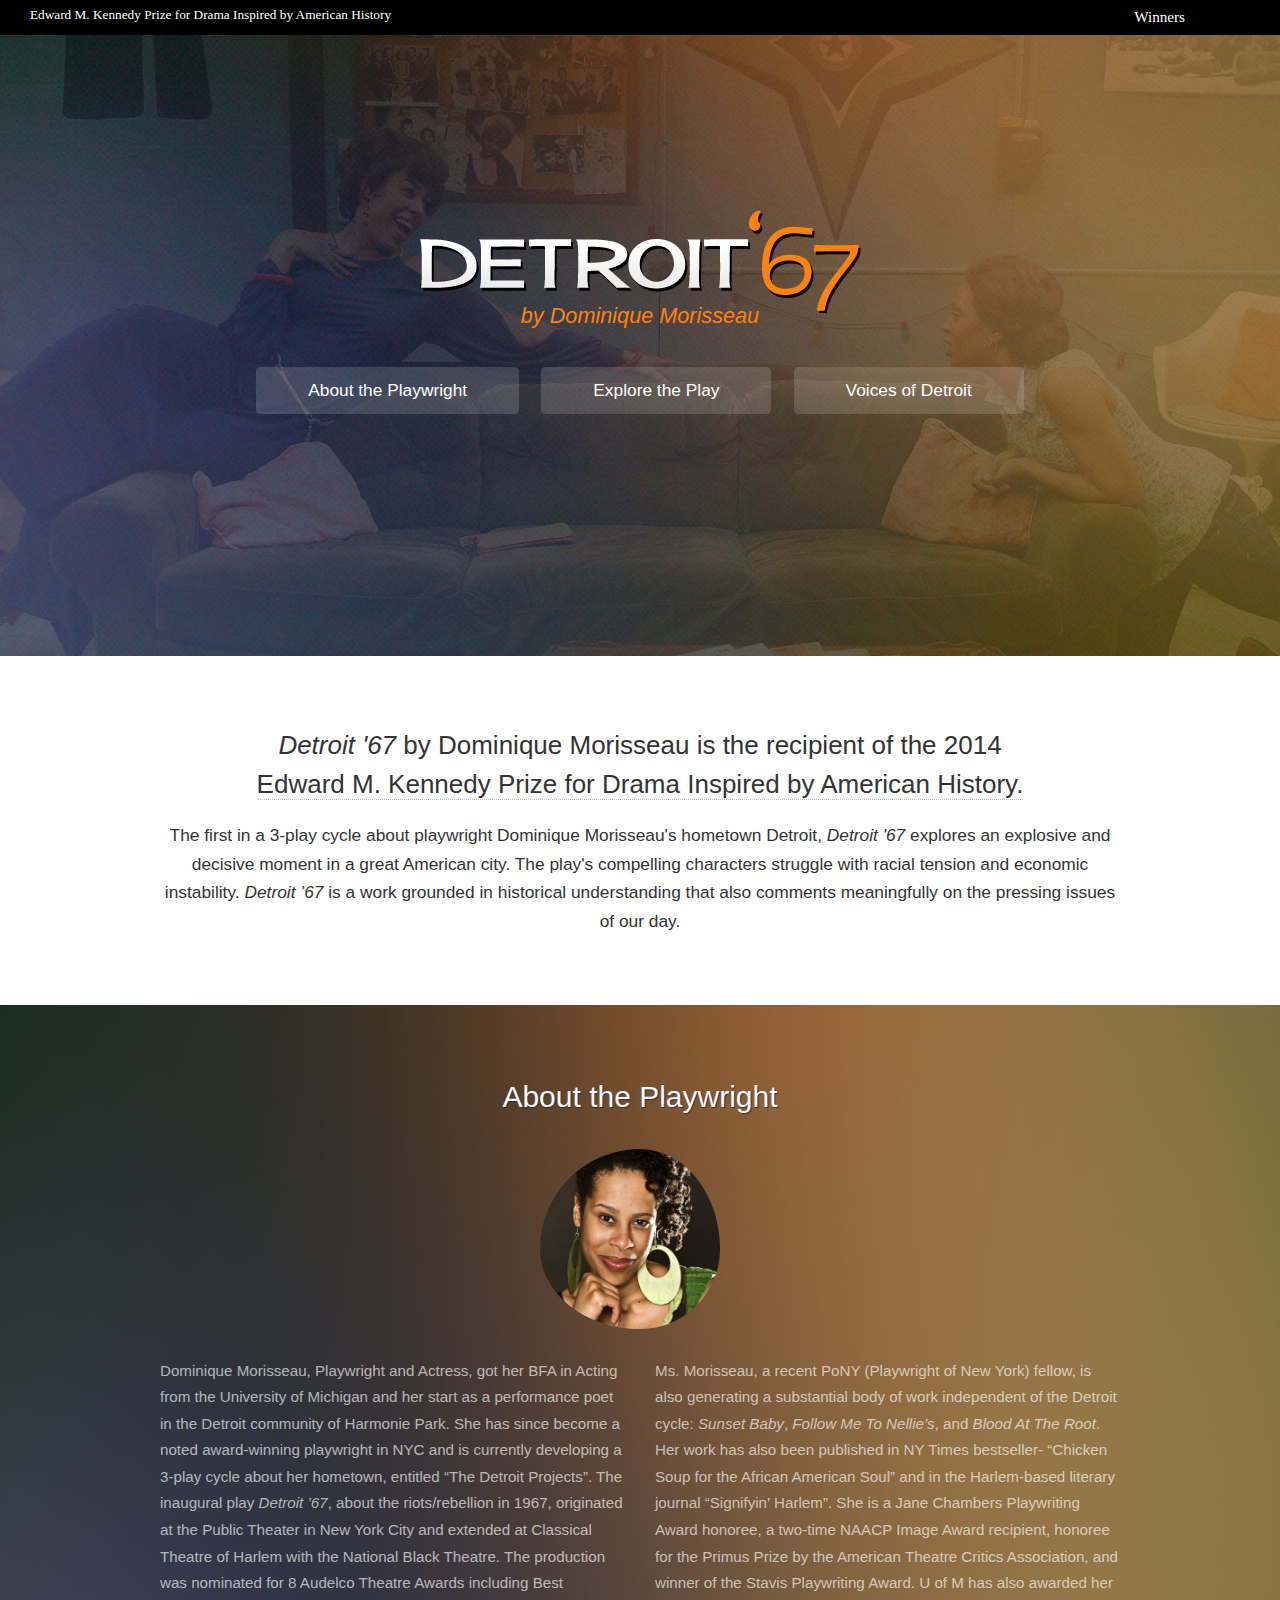
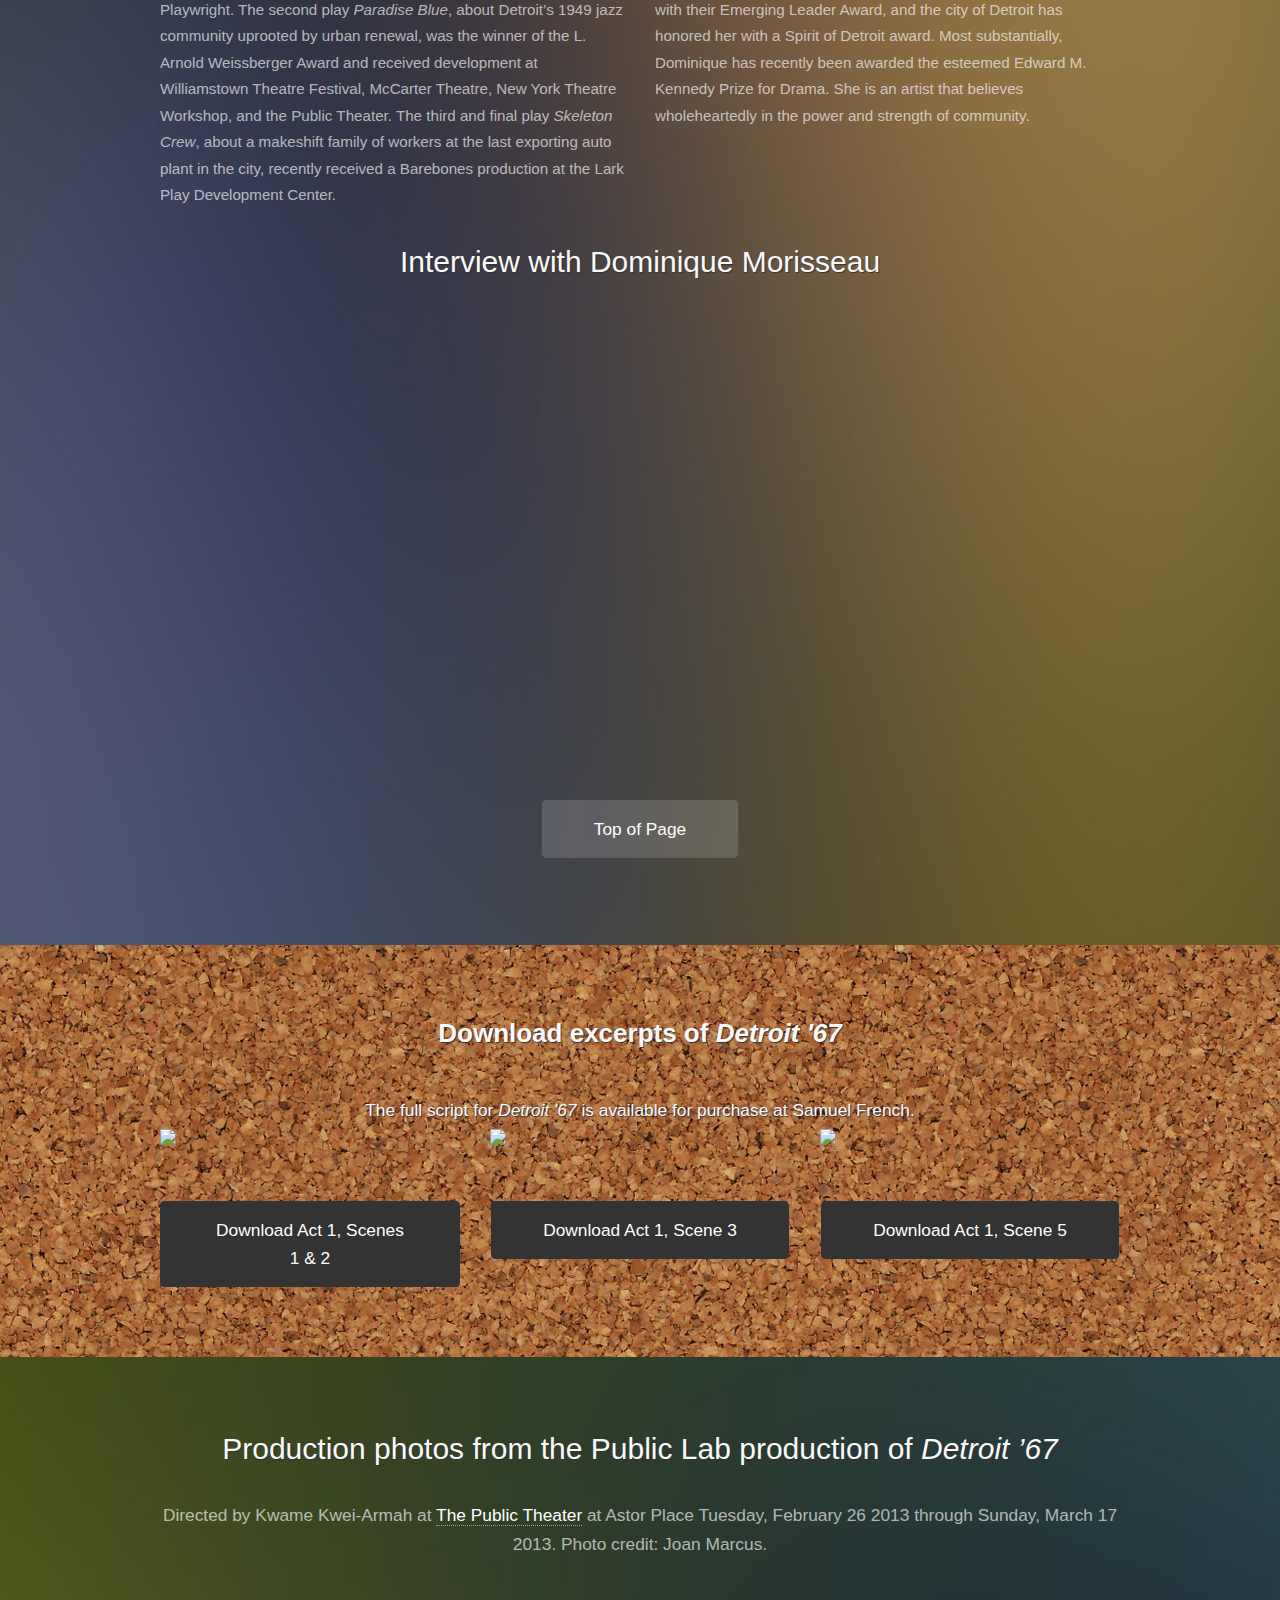
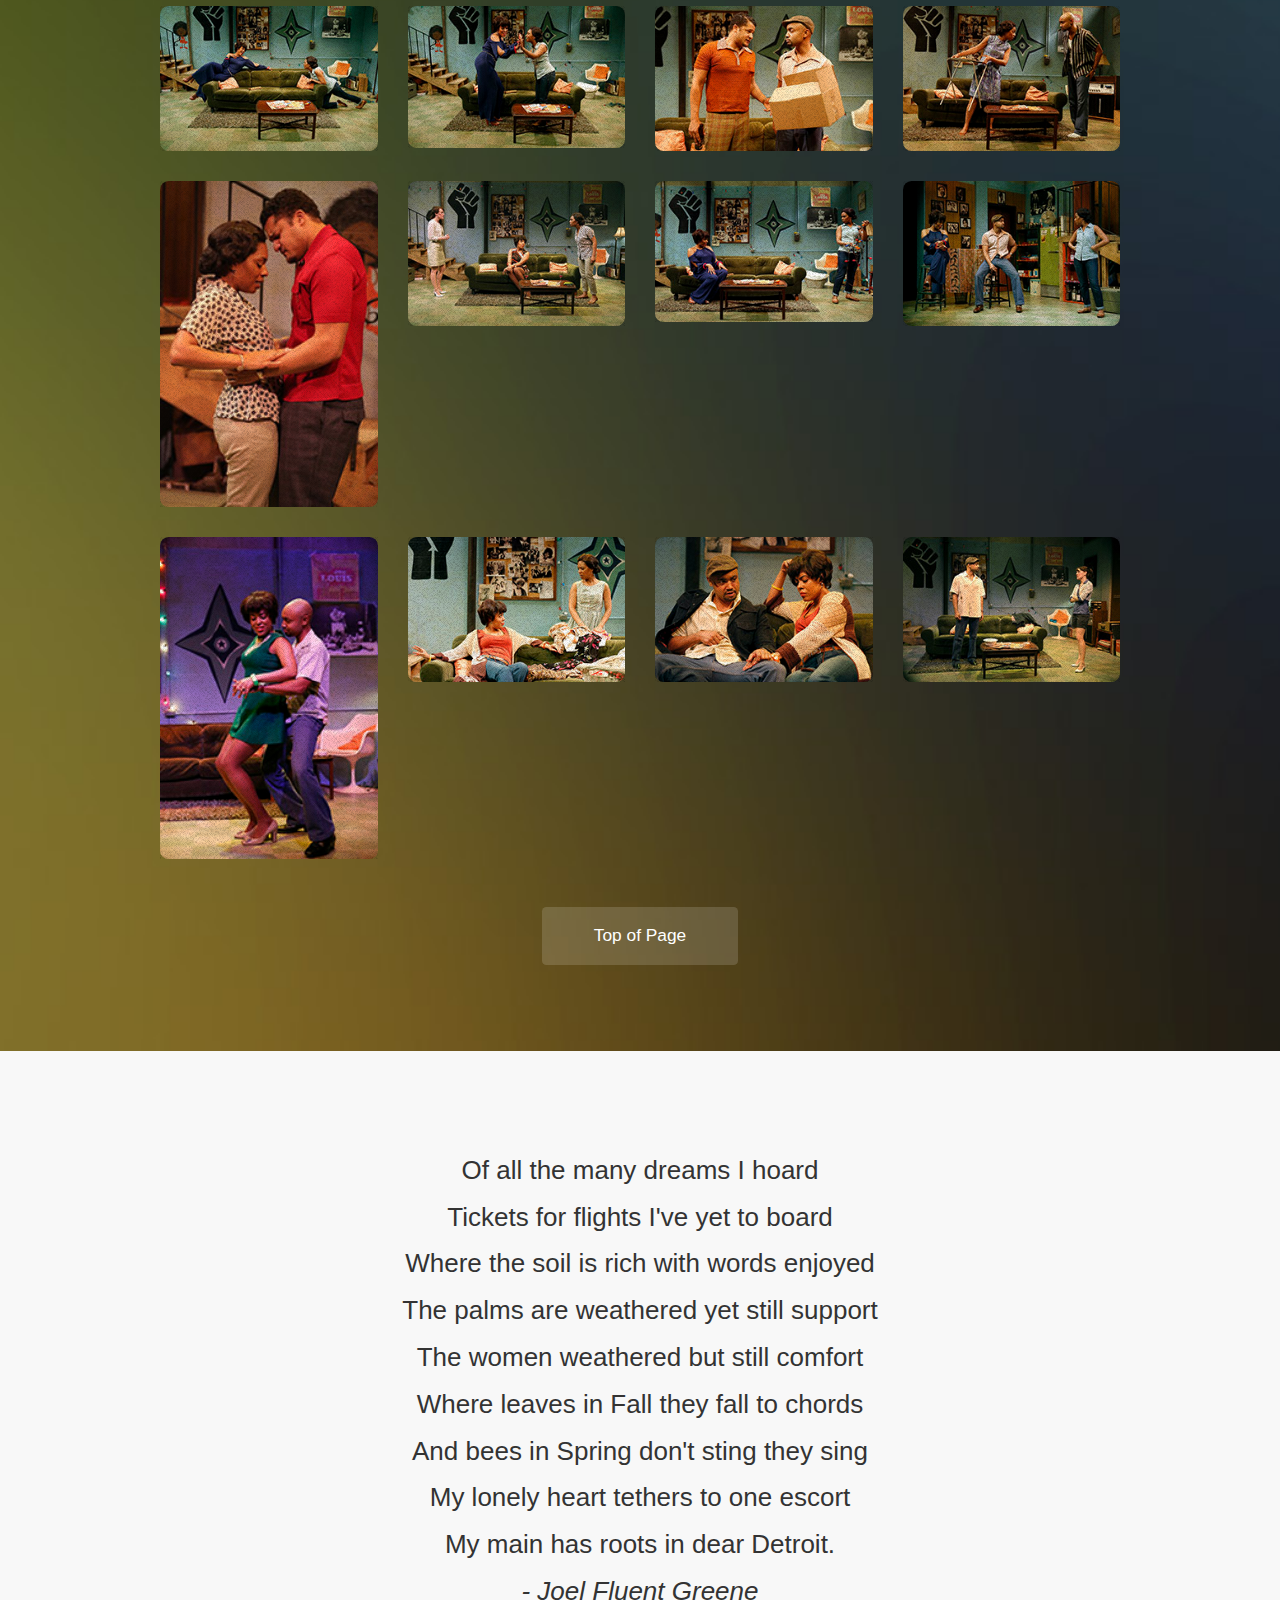
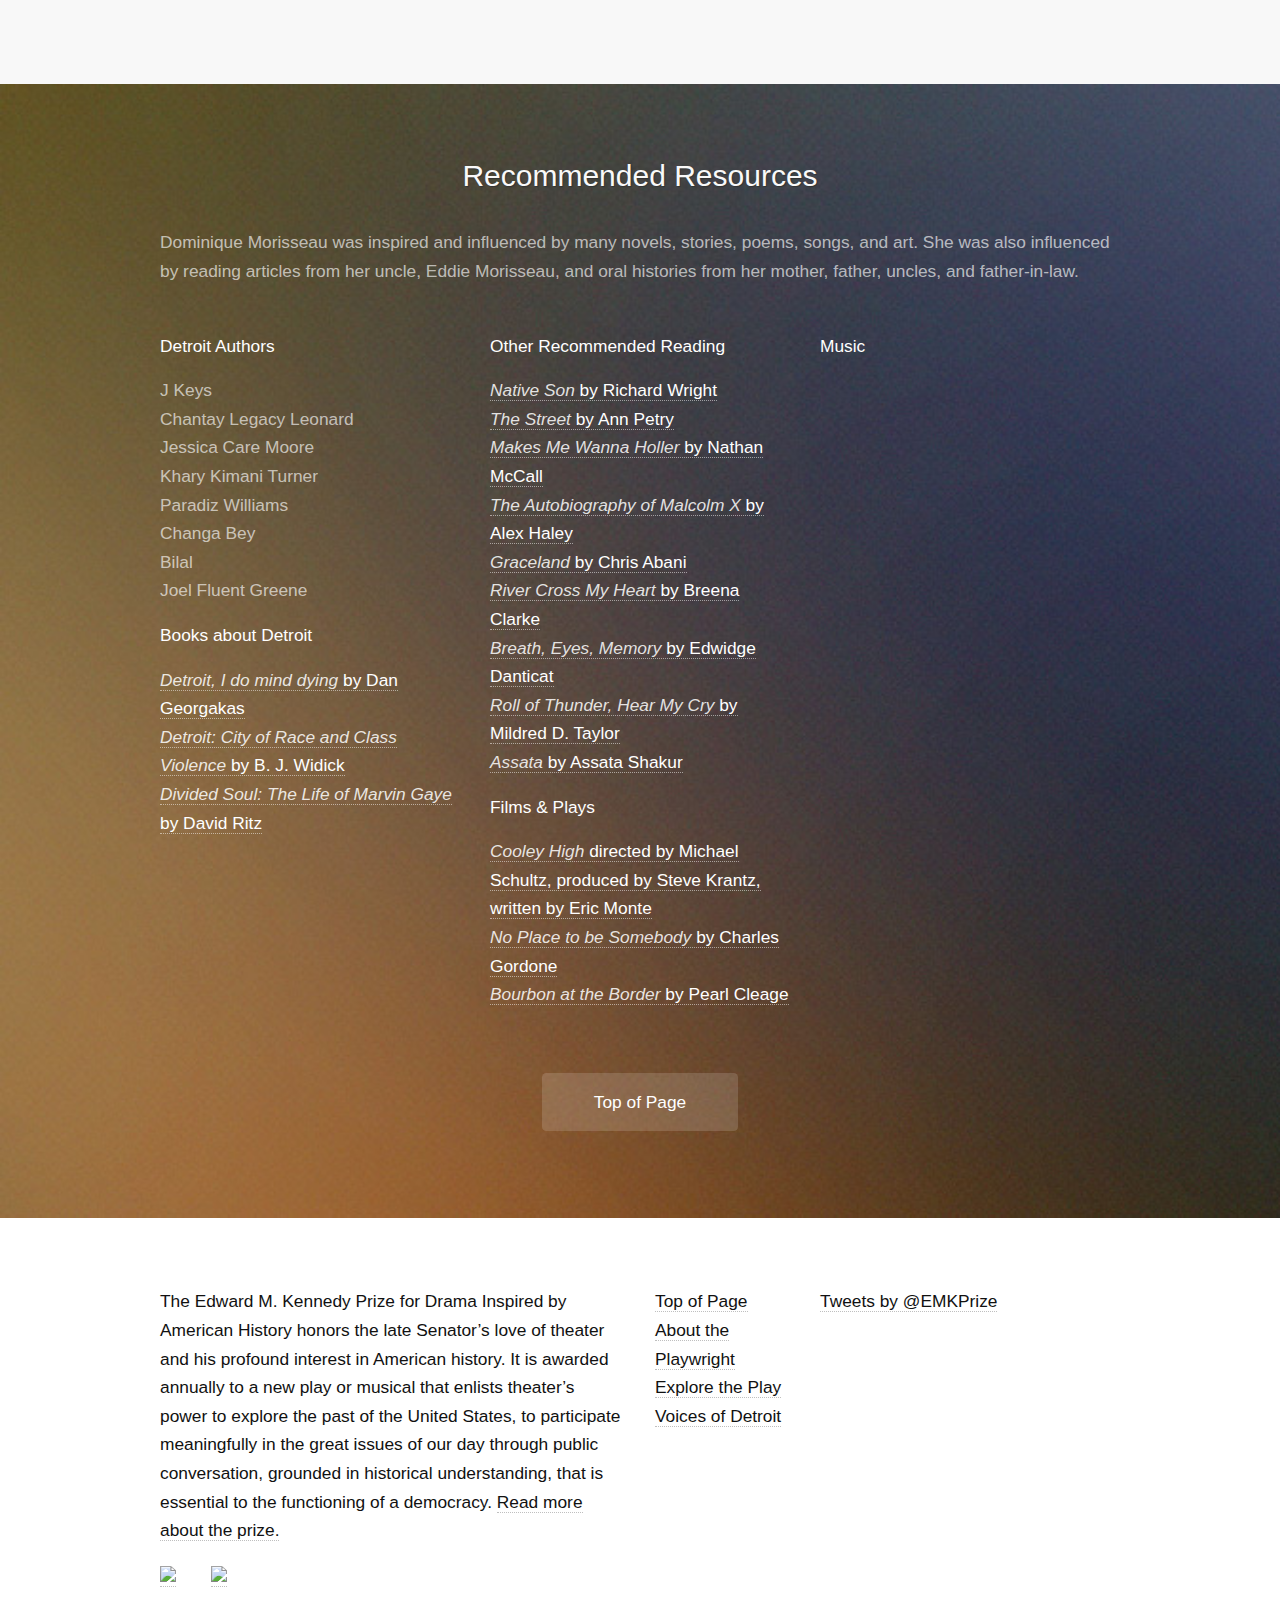
==== commit 5f2aa87d: "fixing pdf links" ====
--- a/index.html
+++ b/index.html
@@ -6,10 +6,11 @@
 -->
 <html>
 	<head>
-		<title>Detroit '67 by Dominique Morisseau</title>
+		<title>Detroit '67 | A play by Dominique Morisseau</title>
 		<meta http-equiv="content-type" content="text/html; charset=utf-8" />
-		<meta name="description" content="" />
-		<meta name="keywords" content="" />
+		<meta name="description" content="Educational and informational website about the 2014 recipient of the Edward M. Kennedy Prize for Drama Inspired by American History - Detroit '67 by Dominique Morisseau" />
+		<meta name="keywords" content="edward kennedy prize, edward m kennedy prize, emk prize, columbia university, ambassador jean kennedy smith, drama award, playwriting award, pulitzer prize, american history, historical drama, historical play, educational website, theater, theatre, tony kushner, prize for drama, prize for playwriting,
+		dominique morisseau, detroit 67, detroit, 1967 riots, african american history, black history, civil rights, civil rights theater, motown, detroit 67 script" />
 		<!--[if lte IE 8]><script src="css/ie/html5shiv.js"></script><![endif]-->
 		<script src="js/jquery.min.js"></script>
 		<script src="js/jquery.scrolly.min.js"></script>
@@ -50,7 +51,7 @@
 		<!-- Header -->
 			<section id="header" class="dark">
 				<header>
-					<h1><img src="images/logo.png" /></h1>
+					<h1><img src="images/logo.png" style="max-width: 100%"></h1>
 					<p>by Dominique Morisseau</p>
 					<ul class="menu">
 					         <li><a href="#first" class="button scrolly">About the Playwright</a></li>
@@ -61,7 +62,7 @@
 			</section>
 			
 		<!-- First -->
-			<section id="first" class="main">
+			<section id="top" class="main">
 				<header>
 					<div class="container">
 					    <div class="row">
@@ -74,7 +75,7 @@
 						</div>
 					</div>
 				</header>
-				<div class="content dark style1 featured">
+				<div id="first" class="content dark style1 featured">
 					<div class="container">
 						<div class="row">
 						    <div class="12u title">
@@ -83,12 +84,12 @@
 						    </div>
 							<div class="6u">
 								<section>
-									<p>Dominique Morisseau, Playwright and Actress, got her BFA in Acting from the University of Michigan and her start as a performance poet in the Detroit community of Harmonie Park. She has since become a noted award-winning playwright in NYC and is currently developing a 3-play cycle about her hometown, entitled “The Detroit Projects”.  The inaugural play Detroit ’67, about the riots/rebellion in 1967, originated at the Public Theater and extended at Classical Theatre of Harlem with the National Black Theatre.  The production was nominated for 8 Audelco Theatre Awards including Best Playwright.  The second play Paradise Blue, about Detroit’s 1949 jazz community uprooted by urban renewal, was the winner of the L. Arnold Weissberger Award and received development at Williamstown Theatre Festival, McCarter Theatre, New York Theatre Workshop, and the Public Theater. The third and final play Skeleton Crew, about a makeshift family of workers at the last exporting auto plant in the city,</p>
+									<p>Dominique Morisseau, Playwright and Actress, got her BFA in Acting from the University of Michigan and her start as a performance poet in the Detroit community of Harmonie Park. She has since become a noted award-winning playwright in NYC and is currently developing a 3-play cycle about her hometown, entitled “The Detroit Projects”.  The inaugural play <i>Detroit ’67</i>, about the riots/rebellion in 1967, originated at the Public Theater in New York City and extended at Classical Theatre of Harlem with the National Black Theatre. The production was nominated for 8 Audelco Theatre Awards including Best Playwright. The second play <i>Paradise Blue</i>, about Detroit’s 1949 jazz community uprooted by urban renewal, was the winner of the L. Arnold Weissberger Award and received development at Williamstown Theatre Festival, McCarter Theatre, New York Theatre Workshop, and the Public Theater. The third and final play <i>Skeleton Crew</i>, about a makeshift family of workers at the last exporting auto plant in the city, recently received a Barebones production at the Lark Play Development Center.</p>
 								</section>
         							</div>
         							<div class="6u">
                                 <section>
-                                    <p> recently received a Barebones production at the Lark Play Development Center. Ms. Morisseau, a recent PoNY (Playwright of New York) fellow, is also generating a substantial body of work independent of the Detroit cycle: Sunset Baby, Follow Me To Nellie’s, and Blood At The Root. Her work has also been published in NY Times bestseller- “Chicken Soup for the African American Soul” and in the Harlem-based literary journal “Signifyin’ Harlem”. She is a Jane Chambers Playwriting Award honoree, a two-time NAACP Image Award recipient, honoree for the Primus Prize by the American Theatre Critics Association, and winner of the Stavis Playwriting Award. U of M has also awarded her with their Emerging Leader Award, and the city of Detroit has honored her with a Spirit of Detroit award. Most substantially, Dominique has recently been awarded the esteemed Edward M. Kennedy Prize for Drama. She is an artist that believes wholeheartedly in the power and strength of community.</p>
+                                    <p>Ms. Morisseau, a recent PoNY (Playwright of New York) fellow, is also generating a substantial body of work independent of the Detroit cycle: <i>Sunset Baby</i>, <i>Follow Me To Nellie’s</i>, and <i>Blood At The Root</i>. Her work has also been published in NY Times bestseller- “Chicken Soup for the African American Soul” and in the Harlem-based literary journal “Signifyin’ Harlem”. She is a Jane Chambers Playwriting Award honoree, a two-time NAACP Image Award recipient, honoree for the Primus Prize by the American Theatre Critics Association, and winner of the Stavis Playwriting Award. U of M has also awarded her with their Emerging Leader Award, and the city of Detroit has honored her with a Spirit of Detroit award. Most substantially, Dominique has recently been awarded the esteemed Edward M. Kennedy Prize for Drama. She is an artist that believes wholeheartedly in the power and strength of community.</p>
                                 </section>
         							</div>
         	               </div>
@@ -107,7 +108,7 @@
                                                    
                            <div class="row">
                                <div class="12u return">
-                                   <a href="#second" class="button scrolly">Explore the Play</a>
+                                   <a href="#header" class="button scrolly">Top of Page</a>
                                </div>
                             </div>  	   
         					   
@@ -120,21 +121,22 @@
 				<header>
 					<div class="container">
 						<h2>Download excerpts of <i>Detroit '67</i></h2>
+						<p>The full script for <i>Detroit '67</i> is available for purchase at <a href="http://www.samuelfrench.com/p/12567/detroit-67" target="_blank"><strong>Samuel French</strong></a>.</p>
+						<div class="row scripts">
+						    <div class="4u"><a href="files/d67scenes12.pdf" target="_blank"><img src="images/d67_script_thumb_01.png" class="script_thumb"></a>
+						        
+						    </div>
+						    <div class="4u"><a href="files/d67scene3.pdf" target="_blank"><img src="images/d67_script_thumb_02.png" class="script_thumb"></a>
+						        
+						    </div>
+						    <div class="4u"><a href="files/d67scene5.pdf" target="_blank"><img src="images/d67_script_thumb_03.png" class="script_thumb"></a>
+						        
+						    </div>
+						</div>
 						<div class="row">
-						    <div class="4u"><a href="files/Detroit '67 Act 1 scene 1 _ 2.pdf" target="_blank"><img src="images/d67_script_thumb_01.png" class="script_thumb"></a>
-						        
-						    </div>
-						    <div class="4u"><a href="files/Detroit '67 Act 2 scene 3.pdf" target="_blank"><img src="images/d67_script_thumb_02.png" class="script_thumb"></a>
-						        
-						    </div>
-						    <div class="4u"><a href="files/Detroit '67 Act 1 scene 5.pdf" target="_blank"><img src="images/d67_script_thumb_03.png" class="script_thumb"></a>
-						        
-						    </div>
-						</div>
-						<div class="row">
-						    <div class="4u"><p><a href="files/Detroit '67 Act 1 scene 1 _ 2.pdf" target="_blank" class="button">Download Act 1, Scenes 1 & 2</a></p></div>
-						    <div class="4u"><p><a href="files/Detroit '67 Act 1 scene 3.pdf" target="_blank" class="button">Download Act 1, Scene 3</a></p></div>
-						    <div class="4u"><p><a href="files/Detroit '67 Act 1 scene 5.pdf" target="_blank" class="button">Download Act 1, Scene 5</a></p></div>
+						    <div class="4u"><p><a href="files/d67scenes12.pdf" target="_blank" class="button">Download Act 1, Scenes 1 & 2</a></p></div>
+						    <div class="4u"><p><a href="files/d67scene3.pdf" target="_blank" class="button">Download Act 1, Scene 3</a></p></div>
+						    <div class="4u"><p><a href="files/d67scene5.pdf" target="_blank" class="button">Download Act 1, Scene 5</a></p></div>
 						</div>
 					</div>
 				</header>
@@ -172,11 +174,11 @@
 						</div>
 					</div>
 			
-			 <div class="row">
-                     <div class="12u return">
-                 <a href="#third" class="button scrolly">Voices of Detroit</a>
-                   </div>
-             </div>  
+		              <div class="row">
+                               <div class="12u return">
+                                   <a href="#header" class="button scrolly">Top of Page</a>
+                               </div>
+                            </div>       
              
 				</div>
 			</section>
@@ -202,252 +204,106 @@
 				<div class="content dark style3">
 					<div class="container">
 						<div class="row">
-							<div class="4u">
-								<h3>Diam vivamus turpis lorem sodales lectus ornare</h3>
-								<p>Gravida dis placerat lectus ante vel nunc euismod est turpis sodales. Diam 
-								tempor dui lacinia eget ornare varius gravida. Gravida dis placerat lectus ante 
-								vel nunc euismod est turpis sodales. Diam tempor dui lacinia accumsan vivamus 
-								augue cubilia vivamus nisi eu eget ornare varius gravida euismod.  Gravida dis 
-								lorem ipsum dolor placerat magna tempus feugiat.</p>
-								<p>Lectus ante vel nunc euismod est turpis sodales. Diam tempor dui lacinia 
-								accumsan vivamus augue cubilia vivamus nisi eu eget ornare varius gravida dolore 
-								euismod lorem ipsum dolor sit amet consequat. vivamus nisi eu eget ornare varius 
-								gravida dolore euismod lorem ipsum dolor sit amet consequat. vivamus nisi eu 
-								eget ornare et magna.</p>
+							<div class="12u">
+								<h2>Recommended Resources</h2>
+								<p>Dominique Morisseau was inspired and influenced by many novels, stories, poems, songs, and art. She was also influenced by reading articles from her uncle, Eddie Morisseau, and oral histories from her mother, father, uncles, and father-in-law.  </p>
+								</div>
+								</div>
+  
+								 <div class="row">
+								 <div class="4u">
+								    <h4>Detroit Authors</h4>
+								    <ul>
+								        <li>J Keys</li>
+                                        <li>Chantay Legacy Leonard</li>
+                                        <li>Jessica Care Moore</li>
+                                        <li>Khary Kimani Turner</li>
+                                        <li>Paradiz Williams</li>
+                                        <li>Changa Bey</li>
+                                        <li>Bilal</li>
+                                        <li>Joel Fluent Greene</li>
+								    </ul>
+								    <h4>Books about Detroit</h4>
+								    <ul>
+								        <li><a href="http://www.amazon.com/Detroit-Revolution-Updated-Edition-Classics/dp/0896085724" target="_blank"><strong><i>Detroit, I do mind dying</i></strong> by Dan Georgakas</a></li>
+								        <li><a href="http://www.amazon.com/Detroit-Violence-Revised-Edition-Series/dp/0814321046" target="_blank"><strong><i>Detroit: City of Race and Class Violence</i></strong> by B. J. Widick</a></li>
+								        <li><a href="http://www.amazon.com/Divided-Soul-Life-Marvin-Gaye/dp/030681191X" target="_blank"><strong><i>Divided Soul: The Life of Marvin Gaye</i></strong> by David Ritz</a></li>
+								    </ul>
+								    
+                            </div>
+                            <div class="4u">
+                              <h4>Other Recommended Reading</h4>
+                                    <ul>
+                                        <li><a href="http://www.amazon.com/Native-Son-Richard-Wright/dp/0061148504" target="_blank"><strong><i>Native Son</i></strong> by Richard Wright</a></li>
+                                        <li><a href="http://www.amazon.com/The-Street-Novel-Ann-Petry/dp/0395901499" target="_blank"><strong><i>The Street</i></strong> by Ann Petry</a></li>
+                                
+                                        
+                                        <li><a href="http://www.amazon.com/Makes-Me-Wanna-Holler-America/dp/0679740708" target="_blank"><strong><i>Makes Me Wanna Holler</i></strong> by Nathan McCall</a></li>
+                                                                               <li><a href="http://www.amazon.com/The-Autobiography-Malcolm-Told-Haley/dp/0345350685" target="_blank"><strong><i>The Autobiography of Malcolm X</i></strong> by Alex Haley</a></li>
+                                        <li><a href="http://www.amazon.com/GraceLand-A-Novel-Chris-Abani-ebook/dp/B0057QT72E" target="_blank"><strong><i>Graceland</i></strong> by Chris Abani</a></li>
+                                        <li><a href="http://www.amazon.com/River-Cross-Heart-Oprahs-Book/dp/B00008RWCM" target="_blank"><strong><i>River Cross My Heart</i></strong> by Breena Clarke</a></li>
+                                        <li><a href="http://www.amazon.com/Breath-Eyes-Memory-Oprahs-Book/dp/037570504X" target="_blank"><strong><i>Breath, Eyes, Memory</i></strong> by Edwidge Danticat </a></li>
+                                                                               <li><a href="http://www.amazon.com/Roll-Thunder-Hear-My-Cry/dp/0142401129" target="_blank"><strong><i>Roll of Thunder, Hear My Cry</i></strong> by Mildred D. Taylor</a></li>
+                                        <li><a href="http://www.amazon.com/Assata-An-Autobiography-Shakur/dp/1556520743" target="_blank"><strong><i>Assata</i></strong> by Assata Shakur</a></li>
+                                    </ul>
+                                    <h4>Films & Plays</h4>
+                                    <ul>
+                                        <li><a href="http://en.wikipedia.org/wiki/Cooley_High" target="_blank"><strong><i>Cooley High</i></strong> directed by Michael Schultz, produced by Steve Krantz, written by Eric Monte</a></li>
+                                        <li><a href="http://en.wikipedia.org/wiki/No_Place_to_be_Somebody" target="_blank"><strong><i>No Place to be Somebody</i></strong> by Charles Gordone</a></li>
+                                        <li><a href="http://www.amazon.com/Bourbon-at-Border-Acting-Edition/dp/082222075X" target="_blank"><strong><i>Bourbon at the Border</i></strong> by Pearl Cleage</a></li>
+                    
+                                </ul>
+								</p>
 							</div>
 							<div class="4u">
-								<p>Gravida dis placerat lectus ante vel nunc euismod est turpis sodales. Diam 
-								tempor dui lacinia eget ornare varius gravida. Gravida dis placerat lectus ante 
-								vel nunc euismod est turpis sodales. Diam tempor dui lacinia accumsan vivamus 
-								augue cubilia vivamus nisi eu eget ornare varius gravida euismod.  Gravida dis 
-								lorem ipsum dolor placerat magna tempus feugiat.</p>
-								<p>Lectus ante vel nunc euismod est turpis sodales. Diam tempor dui lacinia 
-								accumsan vivamus augue cubilia vivamus nisi eu eget ornare varius gravida dolore 
-								euismod lorem ipsum dolor sit amet consequat eget ornare varius gravida euismod.
-								Gravida dis lorem ipsum dolor placerat magna tempus feugiat magna tempus lorem.</p>
-								<p>Lectus ante vel nunc euismod est turpis sodales. Diam tempor dui lacinia 
-								accumsan vivamus augue cubilia.</p>
+							    <h4>Music</h4>
+							     <iframe src="https://embed.spotify.com/?uri=spotify:user:emkprize:playlist:5zSOB1nKDThsKZaeQtDXTk" width="300" height="380" frameborder="0" allowtransparency="true"></iframe>
 							</div>
-							<div class="4u">
-								<p>Placerat lectus ante vel nunc euismod est turpis sodales. Diam tempor dui 
-								lacinia eget ornare varius gravida. Gravida dis placerat lectus ante vel nunc 
-								euismod est turpis sodales. Diam tempor dui lacinia accumsan vivamus augue 
-								cubilia vivamus nisi eu eget ornare varius gravida euismod.  Gravida dis 
-								lorem ipsum dolor placerat magna tempus feugiat. Lectus ante vel nunc euismod 
-								est turpis sodales. Diam tempor dui lacinia dolore.</p>
-								<p>Accumsan vivamus augue cubilia vivamus nisi eu eget ornare varius gravida 
-								dolore euismod lorem ipsum dolor sit amet conseismod lorem ipsum dolor sit amet 
-								consequat lorem ipsum consequat feugiat sed tempus euismod feugiat veroeros.</p>
-								<footer>
-									<a href="#fourth" class="button scrolly">Ipsum ornare lorem dolor</a>
-								</footer>
-							</div>
-						</div>
+                            </div>
+                             <div class="row">
+                               <div class="12u return">
+                                   <a href="#header" class="button scrolly">Top of Page</a>
+                               </div>
+                            </div>         
 					</div>
 				</div>
 			</section>
 
-		<!-- Basic Elements -->
-		<!--
-			<section class="main">
-				<header>
-					<div class="container">
-						<h2>A Whole Lotta Elements</h2>
-						<p>General purpose elements for every general purpose. Or something like that.</p>
-					</div>
-				</header>
-				<div class="content style1 dark">
-					<div class="container">
-						<section>
-							<header>
-								<h3>Paragraph</h3>
-								<p>This is a byline</p>
-							</header>
-							<p>Phasellus nisl nisl, varius id <sup>porttitor sed pellentesque</sup> ac orci. Pellentesque 
-							habitant <strong>strong</strong> tristique <b>bold</b> et netus <i>italic</i> malesuada <em>emphasized</em> ac turpis egestas. Morbi 
-							leo suscipit ut. Praesent <sub>id turpis vitae</sub> turpis pretium ultricies. Vestibulum sit 
-							amet risus elit.</p>
-						</section>
-						<section>
-							<header>
-								<h3>Blockquote</h3>
-							</header>
-							<blockquote>Fringilla nisl. Donec accumsan interdum nisi, quis tincidunt felis sagittis eget.
-							tempus euismod. Vestibulum ante ipsum primis in faucibus. Cras sit amet urna eros, id egestas
-							tempus ante ipsum primis in faucibus orci luctus et ultrices.</blockquote>
-						</section>
-						<section>
-							<header>
-								<h3>Divider</h3>
-							</header>
-							<p>Donec consectetur <a href="#">vestibulum dolor et pulvinar</a>. Etiam vel felis enim, at viverra 
-							ligula. Ut porttitor sagittis lorem, quis eleifend nisi ornare vel. Praesent nec orci 
-							facilisis leo magna. Cras sit amet urna eros, id egestas urna. Quisque aliquam 
-							tempus euismod. Vestibulum ante ipsum primis in faucibus orci luctus et ultrices 
-							posuere cubilia.</p>
-							<hr />
-							<p>Donec consectetur vestibulum dolor et pulvinar. Etiam vel felis enim, at viverra 
-							ligula. Ut porttitor sagittis lorem, quis eleifend nisi ornare vel. Praesent nec orci 
-							facilisis leo magna. Cras sit amet urna eros, id egestas urna. Quisque aliquam 
-							tempus euismod. Vestibulum ante ipsum primis in faucibus orci luctus et ultrices 
-							posuere cubilia.</p>
-						</section>
-						<section>
-							<header>
-								<h3>Unordered List</h3>
-							</header>
-							<ul class="default">
-								<li>Donec consectetur vestibulum dolor et vel felis enim at viverra ligula. Ut porttitor sagittis lorem.</li>
-								<li>Donec consectetur vestibulum dolor et vel felis enim at viverra ligula. Ut porttitor sagittis lorem.</li>
-								<li>Donec consectetur vestibulum dolor et vel felis enim at viverra ligula. Ut porttitor sagittis lorem.</li>
-								<li>Donec consectetur vestibulum dolor et vel felis enim at viverra ligula. Ut porttitor sagittis lorem.</li>
-							</ul>
-						</section>
-						<section>
-							<header>
-								<h3>Ordered List</h3>
-							</header>
-							<ol class="default">
-								<li>Donec consectetur vestibulum dolor et vel felis enim at viverra ligula. Ut porttitor sagittis lorem.</li>
-								<li>Donec consectetur vestibulum dolor et vel felis enim at viverra ligula. Ut porttitor sagittis lorem.</li>
-								<li>Donec consectetur vestibulum dolor et vel felis enim at viverra ligula. Ut porttitor sagittis lorem.</li>
-								<li>Donec consectetur vestibulum dolor et vel felis enim at viverra ligula. Ut porttitor sagittis lorem.</li>
-							</ol>
-						</section>
-						<section>
-							<header>
-								<h3>Table</h3>
-							</header>
-							<div class="table-wrapper">
-								<table class="default">
-									<thead>
-										<tr>
-											<th>ID</th>
-											<th>Name</th>
-											<th>Description</th>
-											<th>Price</th>
-										</tr>
-									</thead>
-									<tbody>
-										<tr>
-											<td>00001</td>
-											<td>Lorem ipsum dolor</td>
-											<td>Ut porttitor sagittis lorem quis nisi ornare.</td>
-											<td>29.99</td>
-										</tr>
-										<tr>
-											<td>00002</td>
-											<td>Sit amet nullam</td>
-											<td>Ut porttitor sagittis lorem quis nisi ornare.</td>
-											<td>19.99</td>
-										</tr>
-										<tr>
-											<td>00003</td>
-											<td>Feugiat felis viverra</td>
-											<td>Ut porttitor sagittis lorem quis nisi ornare.</td>
-											<td>29.99</td>
-										</tr>
-										<tr>
-											<td>00004</td>
-											<td>Sagittis enim felis</td>
-											<td>Ut porttitor sagittis lorem quis nisi ornare.</td>
-											<td>19.99</td>
-										</tr>
-										<tr>
-											<td>00005</td>
-											<td>Nullam sed vestibulum</td>
-											<td>Ut porttitor sagittis lorem quis nisi ornare.</td>
-											<td>19.99</td>
-										</tr>
-									</tbody>
-									<tfoot>
-										<tr>
-											<td colspan="3"></td>
-											<td>100.00</td>
-										</tr>
-									</tfoot>
-								</table>
-							</div>
-						</section>
-						<section>
-							<header>
-								<h3>Form</h3>
-							</header>
-							<form method="post" action="#">
-								<div class="row half">
-									<div class="6u">
-										<input type="text" name="name" id="name" value="" placeholder="John Doe" />
-									</div>
-									<div class="6u">
-										<input type="text" name="email" id="email" value="" placeholder="johndoe@domain.tld" />
-									</div>
-								</div>
-								<div class="row half">
-									<div class="12u">
-										<div class="select" tabindex="-1">
-											<select name="department" id="department">
-												<option value="">Choose a department</option>
-												<option value="1">Manufacturing</option>
-												<option value="2">Administration</option>
-												<option value="3">Support</option>
-											</select>
-										</div>
-									</div>
-								</div>
-								<div class="row half">
-									<div class="12u">
-										<input type="text" name="subject" id="subject" value="" placeholder="Enter your subject" />
-									</div>
-								</div>
-								<div class="row half">
-									<div class="12u">
-										<textarea name="message" id="message" placeholder="Enter your message"></textarea>
-									</div>
-								</div>
-								<div class="row">
-									<div class="12u">
-										<ul class="actions">
-											<li><input type="submit" class="button" value="Send Message" /></li>
-											<li><input type="reset" class="button alt" value="Clear Form" /></li>
-										</ul>
-									</div>
-								</div>
-							</form>
-						</section>
-					</div>
-				</div>
+			<section id="fourth" class="main">
+				<header>
+					<div class="container">
+						<div class="row">
+						    <div class="6u">
+						        <ul>
+						            <li>The Edward M. Kennedy Prize for Drama Inspired by American History honors the late Senator’s love of theater and his profound interest in American history. It is awarded annually to a new play or musical that enlists theater’s power to explore the past of the United States, to participate meaningfully in the great issues of our day through public conversation, grounded in historical understanding, that is essential to the functioning of a democracy.
+				                <a href="http://kennedyprize.columbia.edu" target="_blank">Read more about the prize.</a></li>
+				                 <li style="clear: both; display: inline; padding: 1em 2em 0 0 ; float: left;">
+                                     <a href="http://kennedyprize.columbia.edu" target="_blank"><img src="images/emk_logo.png"></a>
+                                </li>
+                                <li style="display: inline; padding: 1em 2em 0 0 ; float: left;">
+                                   <a href="http://ccnmtl.columbia.edu" target="_blank"><img src="images/ccnmtl_logo.png"></a>
+                                </li>
+						        </ul>
+						    </div>
+						    <div class="2u">
+						    <ul>
+                                    <li><a href="#header" class="scrolly">Top of Page</a></li>
+                                    <li><a href="#first" class="scrolly">About the Playwright</a></li>
+                                    <li><a href="#second" class="scrolly">Explore the Play</a></li>
+                                    <li><a href="#third" class="scrolly">Voices of Detroit</a></li>
+                                </ul>
+						    </div>
+						    <div class="4u">
+						        <a class="twitter-timeline" href="https://twitter.com/EMKPrize" data-widget-id="515614675476574209">Tweets by @EMKPrize</a>
+<script>!function(d,s,id){var js,fjs=d.getElementsByTagName(s)[0],p=/^http:/.test(d.location)?'http':'https';if(!d.getElementById(id)){js=d.createElement(s);js.id=id;js.src=p+"://platform.twitter.com/widgets.js";fjs.parentNode.insertBefore(js,fjs);}}(document,"script","twitter-wjs");</script>
+						    </div>
+						
+						</div>
+					</div>
+				</header>
+		
 			</section>
-		-->
 		
-		<!-- Fourth -->
-			<section id="fourth" class="main">
-				<header>
-					<div class="container">
-						<h2>Sed feugiat ipsum consequat</h2>
-						<p>Gravida dis placerat lectus ante vel nunc euismod eget ornare varius gravida euismod lorem ipsum dolor sit amet consequat<br />
-						feugiat. Gravida dis placerat lectus ante vel nunc euismod eget ornare varius gravida euismod lorem ipsum dolor sit amet.</p>
-					</div>
-				</header>
-				<div class="content style4 featured">
-					<iframe src="https://embed.spotify.com/?uri=spotify:user:emkprize:playlist:5zSOB1nKDThsKZaeQtDXTk" width="300" height="380" frameborder="0" allowtransparency="true"></iframe>
-				</div>
-			</section>
-			
-		<!-- Footer -->
-			<section id="footer">
-				<ul class="icons">
-					<li><a href="#" class="icon fa-twitter"><span class="label">Twitter</span></a></li>
-					<li><a href="#" class="icon fa-facebook"><span class="label">Facebook</span></a></li>
-					<li><a href="#" class="icon fa-instagram"><span class="label">Instagram</span></a></li>
-					<li><a href="#" class="icon fa-dribbble"><span class="label">Dribbble</span></a></li>
-					<li><a href="#" class="icon fa-github"><span class="label">GitHub</span></a></li>
-				</ul>
-				<div class="copyright">
-					<ul class="menu">
-						<li>&copy; Untitled. All rights reserved.</li><li>Design: <a href="http://html5up.net">HTML5 UP</a></li>
-					</ul>
-				</div>
-			</section>
 
 	</body>
 </html>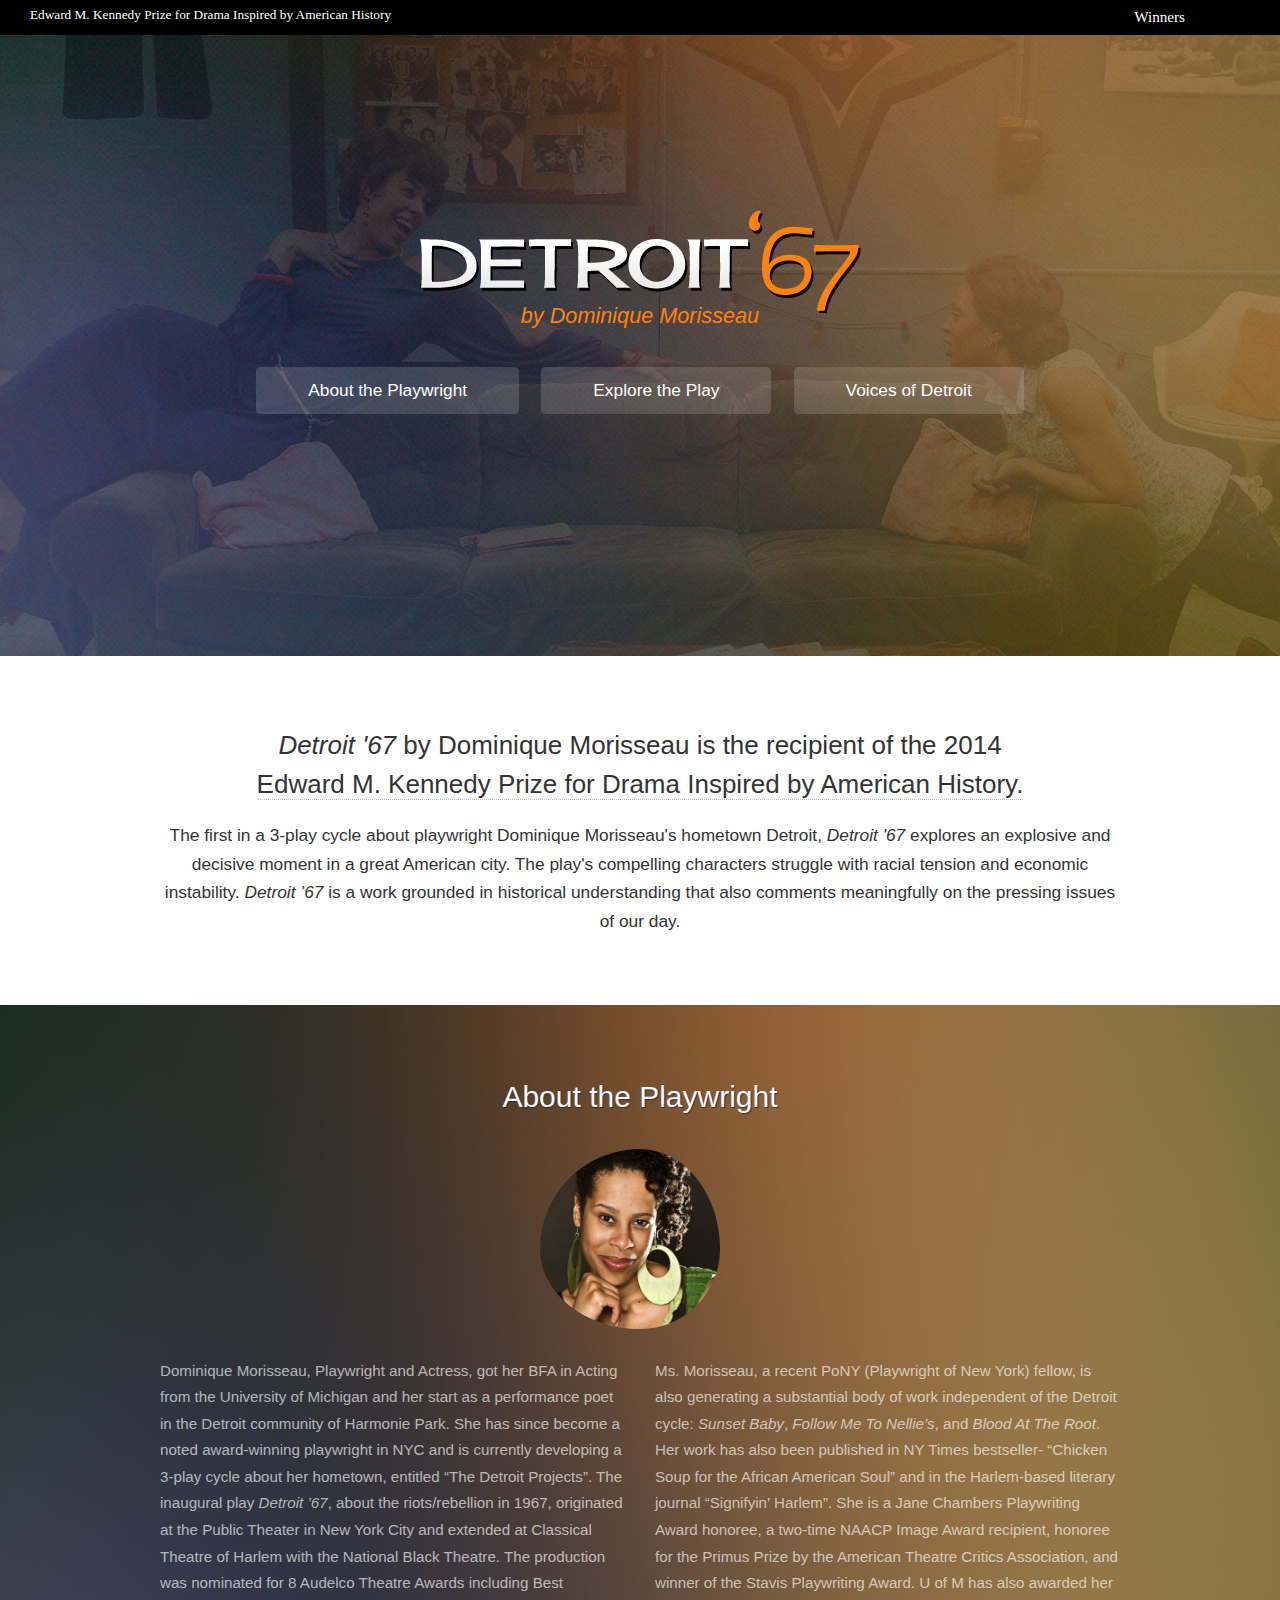
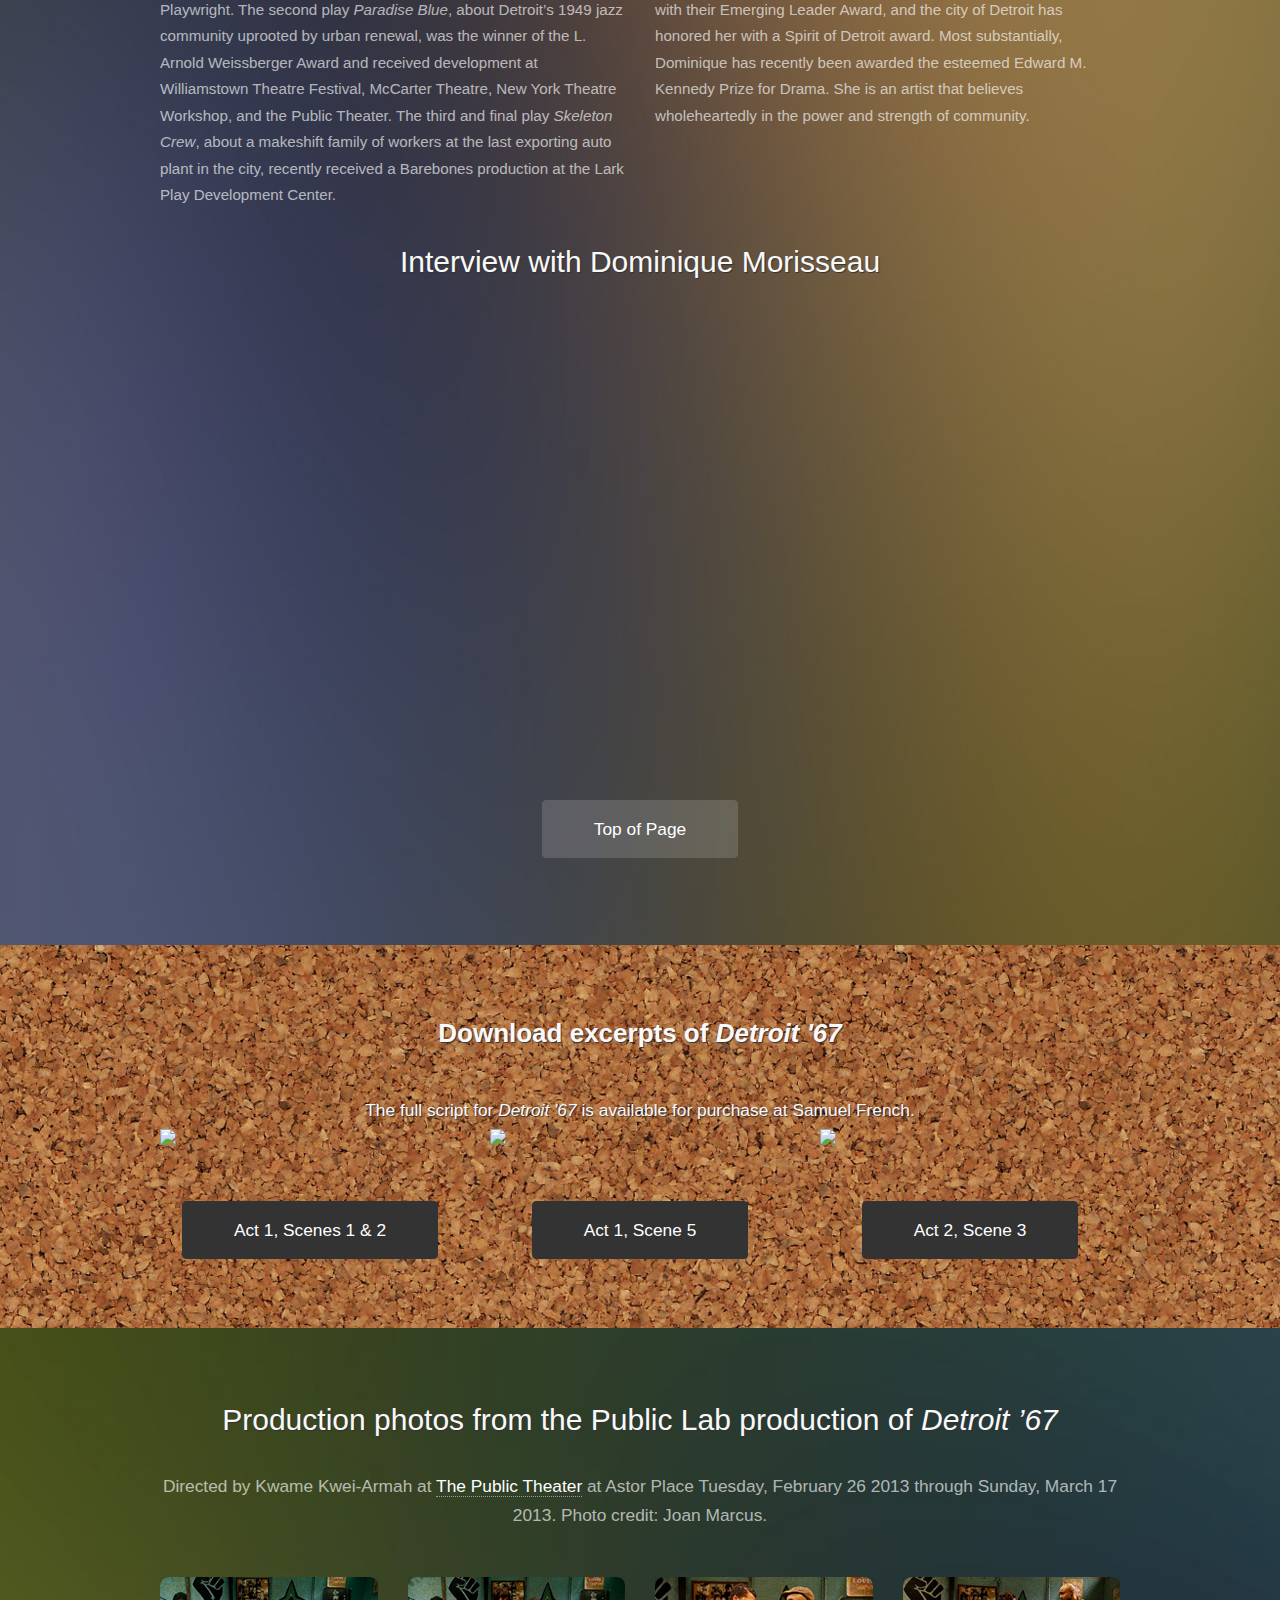
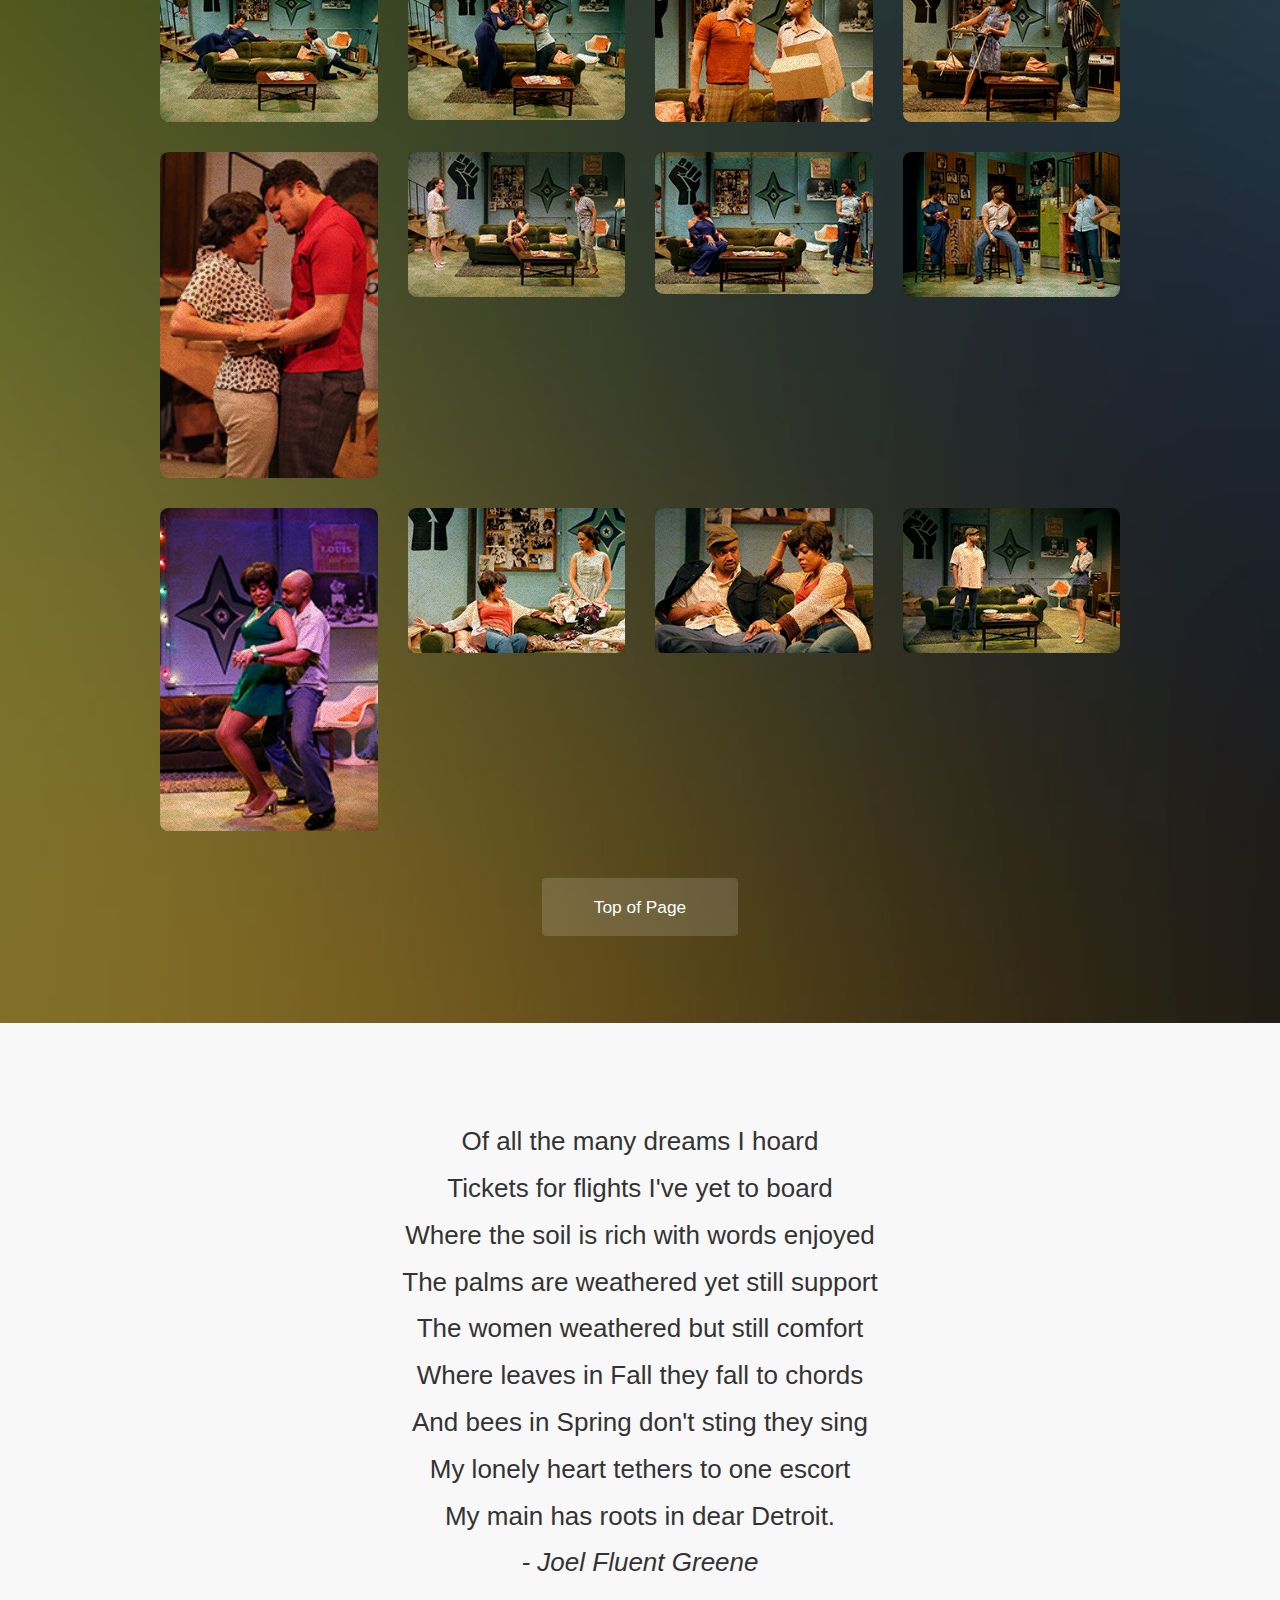
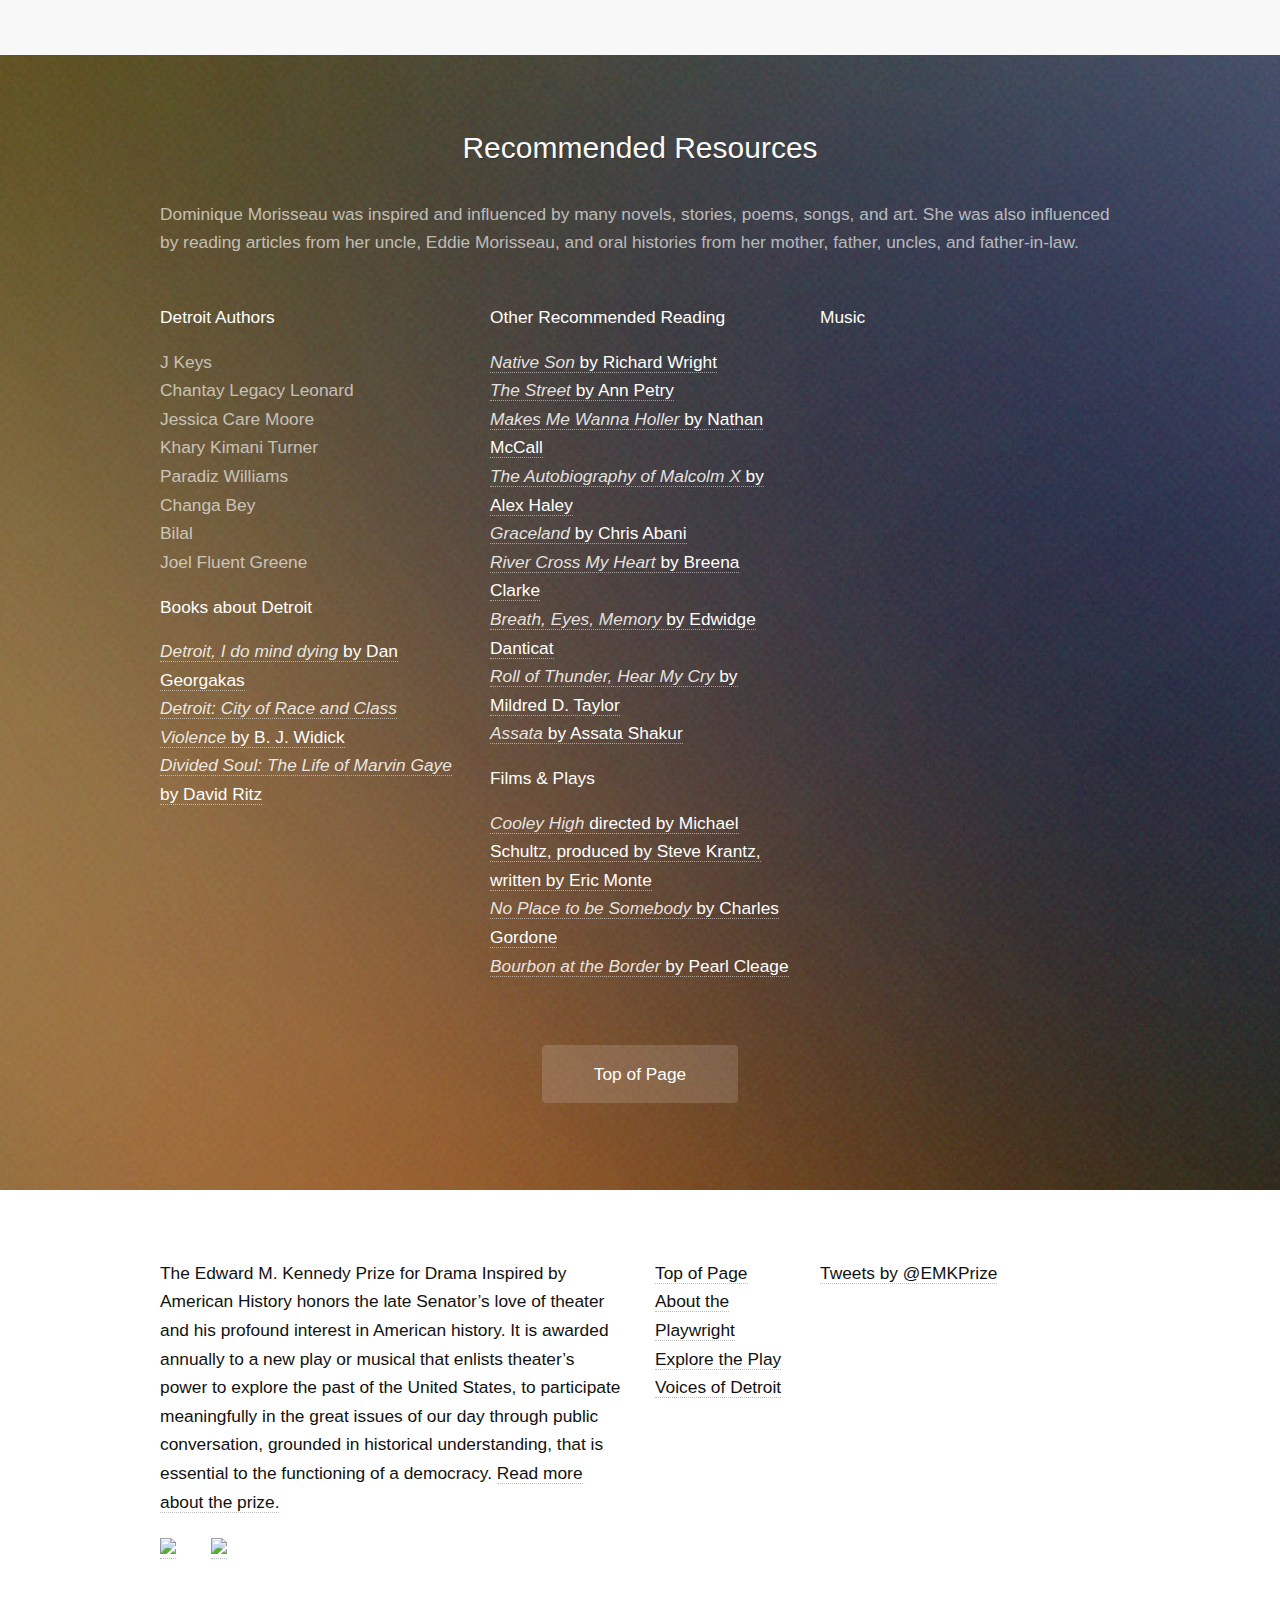
==== commit 8b1590ba: "Merge pull request #4 from rachellewhite/master" ====
--- a/index.html
+++ b/index.html
@@ -126,17 +126,17 @@
 						    <div class="4u"><a href="files/d67scenes12.pdf" target="_blank"><img src="images/d67_script_thumb_01.png" class="script_thumb"></a>
 						        
 						    </div>
-						    <div class="4u"><a href="files/d67scene3.pdf" target="_blank"><img src="images/d67_script_thumb_02.png" class="script_thumb"></a>
+						    <div class="4u"><a href="files/d67scene5.pdf" target="_blank"><img src="images/d67_script_thumb_02.png" class="script_thumb"></a>
 						        
 						    </div>
-						    <div class="4u"><a href="files/d67scene5.pdf" target="_blank"><img src="images/d67_script_thumb_03.png" class="script_thumb"></a>
+						    <div class="4u"><a href="files/d67scene3.pdf" target="_blank"><img src="images/d67_script_thumb_03.png" class="script_thumb"></a>
 						        
 						    </div>
 						</div>
 						<div class="row">
-						    <div class="4u"><p><a href="files/d67scenes12.pdf" target="_blank" class="button">Download Act 1, Scenes 1 & 2</a></p></div>
-						    <div class="4u"><p><a href="files/d67scene3.pdf" target="_blank" class="button">Download Act 1, Scene 3</a></p></div>
-						    <div class="4u"><p><a href="files/d67scene5.pdf" target="_blank" class="button">Download Act 1, Scene 5</a></p></div>
+						    <div class="4u"><p><a href="files/d67scenes12.pdf" target="_blank" class="button">Act 1, Scenes 1 & 2</a></p></div>
+						    <div class="4u"><p><a href="files/d67scene5.pdf" target="_blank" class="button">Act 1, Scene 5</a></p></div>
+						    <div class="4u"><p><a href="files/d67scene3.pdf" target="_blank" class="button">Act 2, Scene 3</a></p></div>
 						</div>
 					</div>
 				</header>
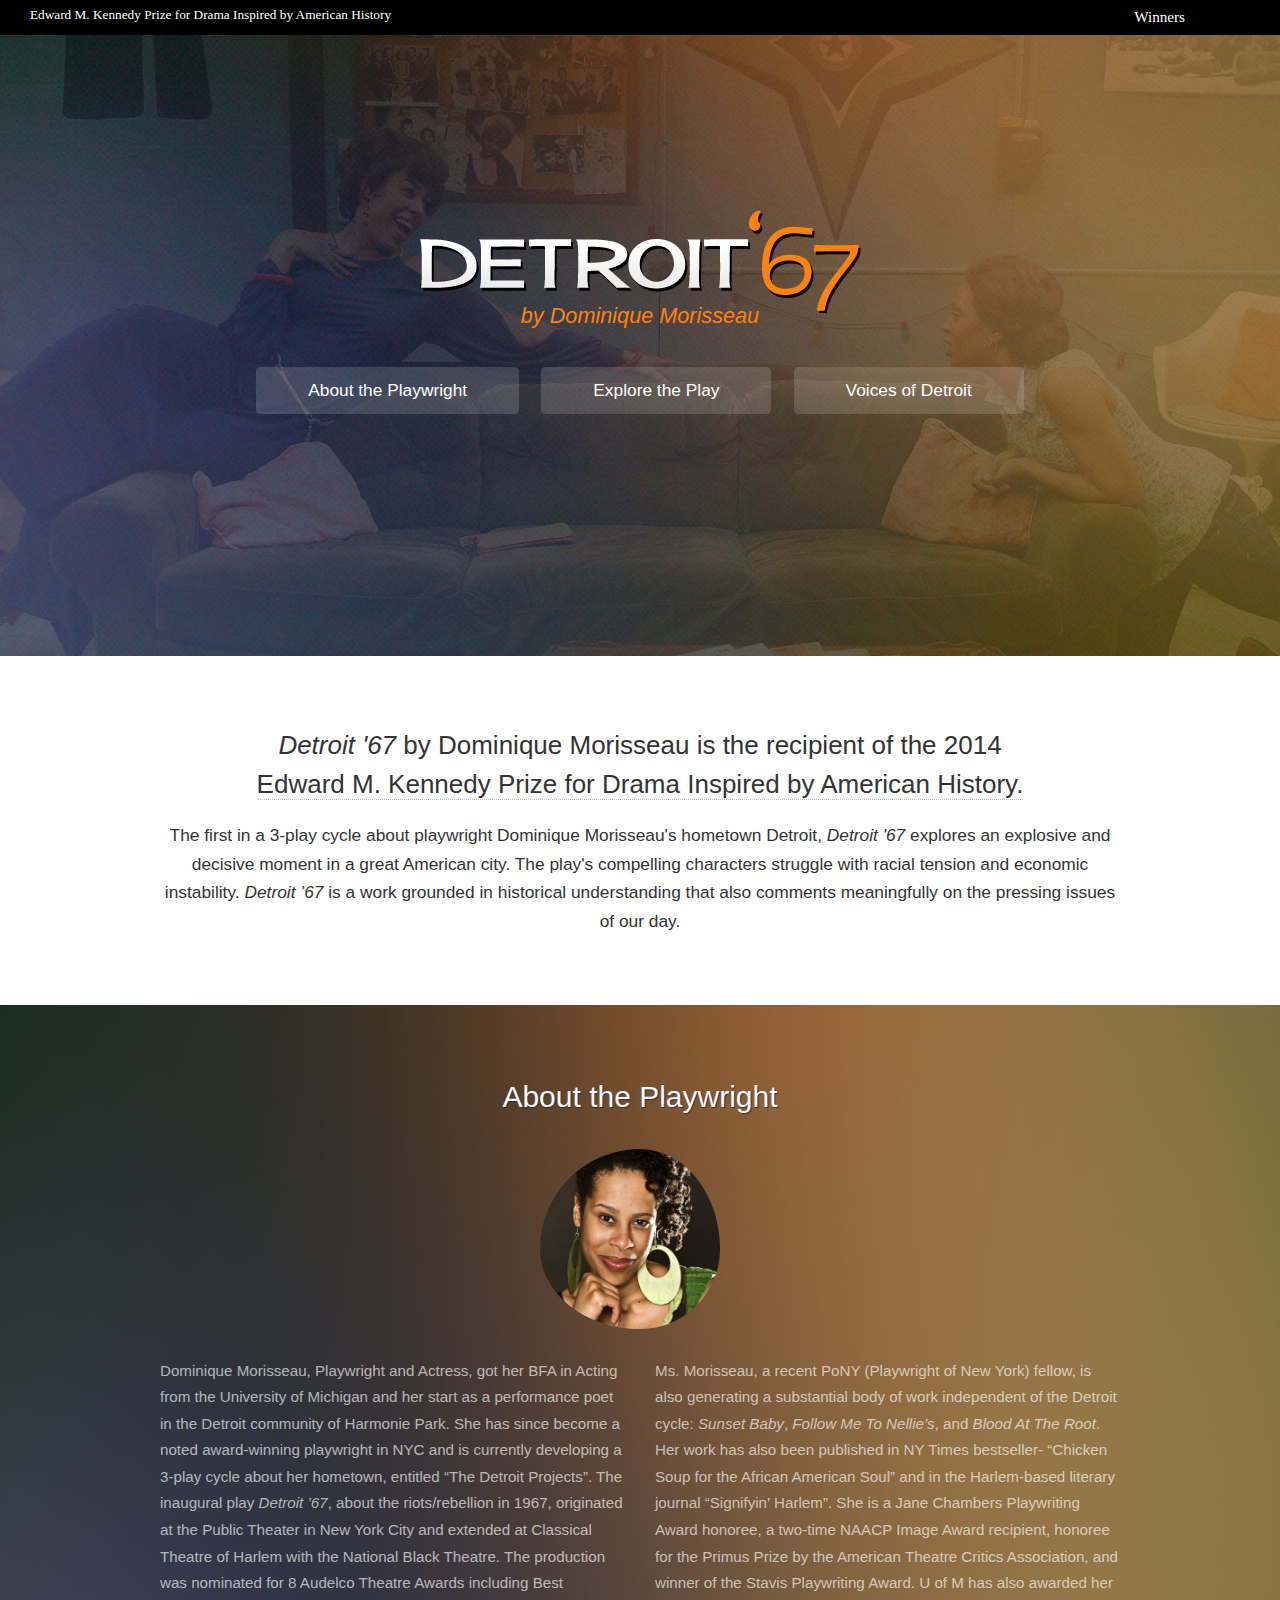
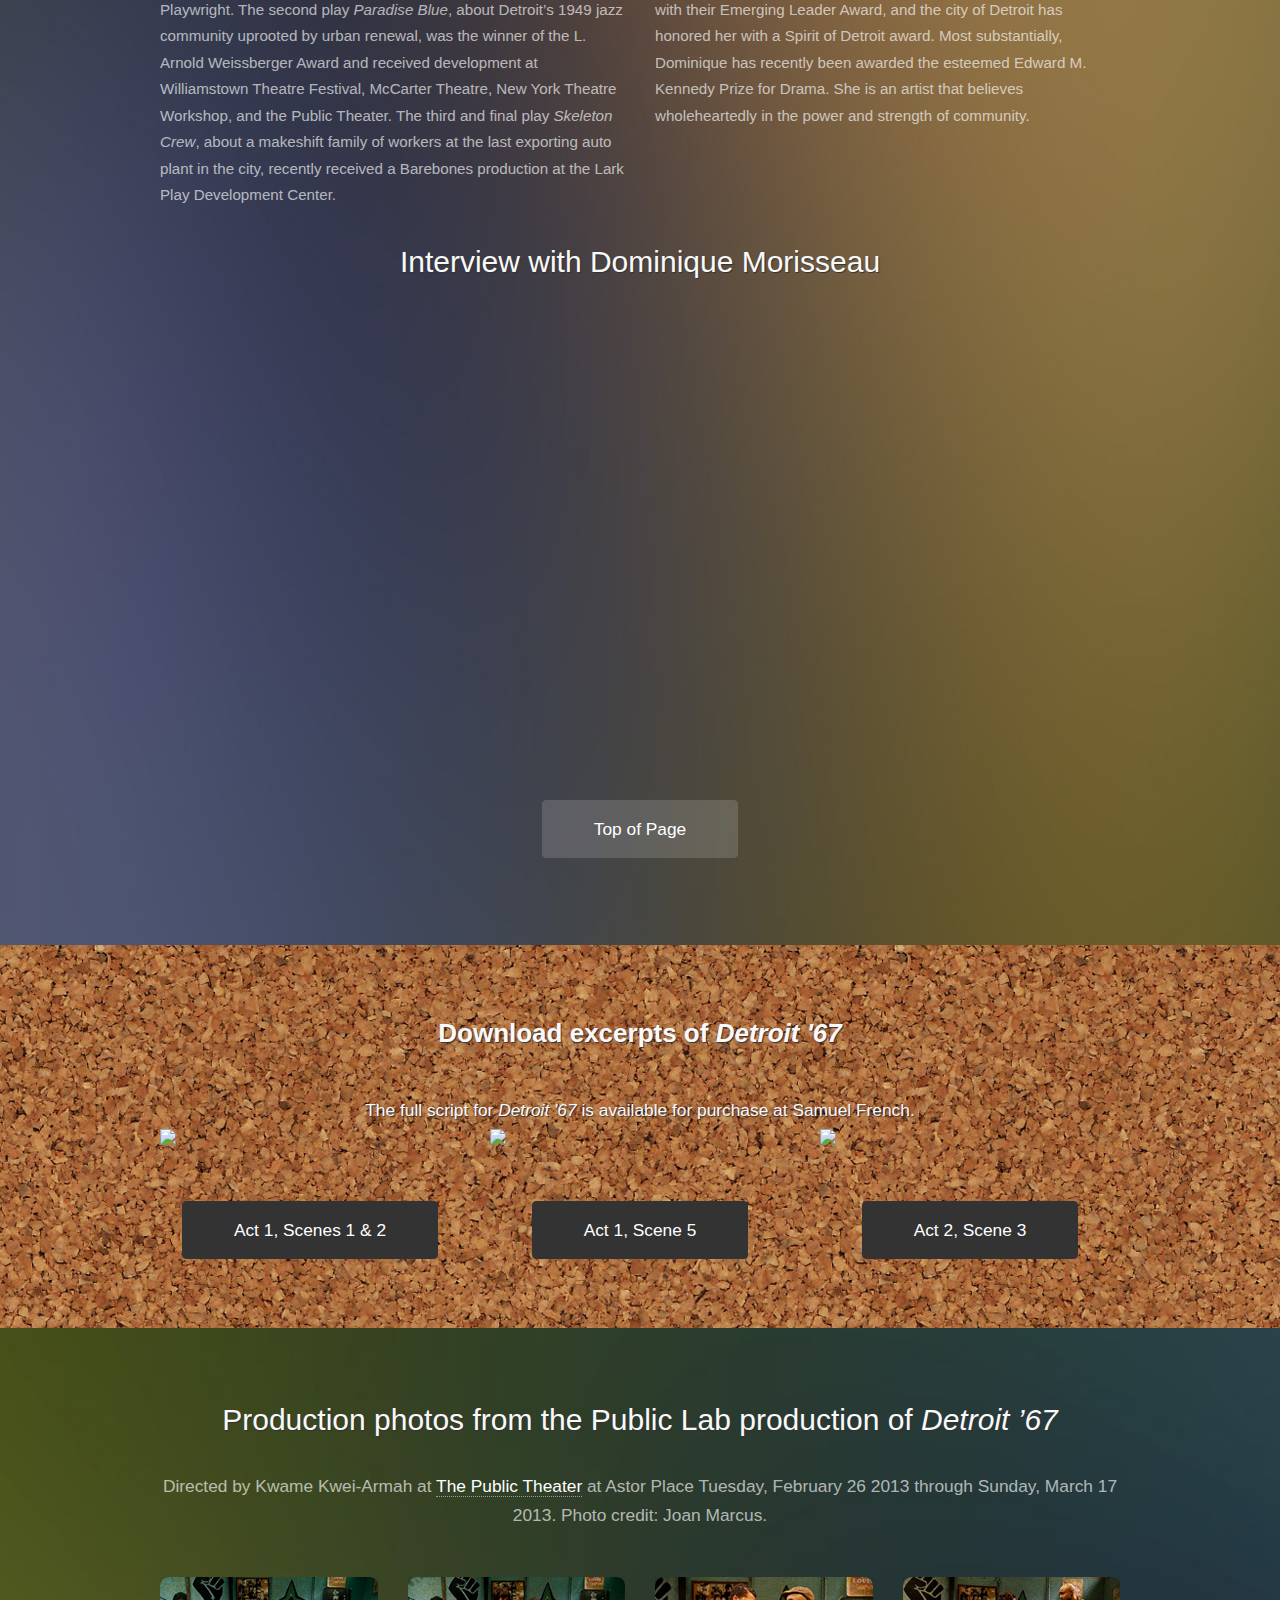
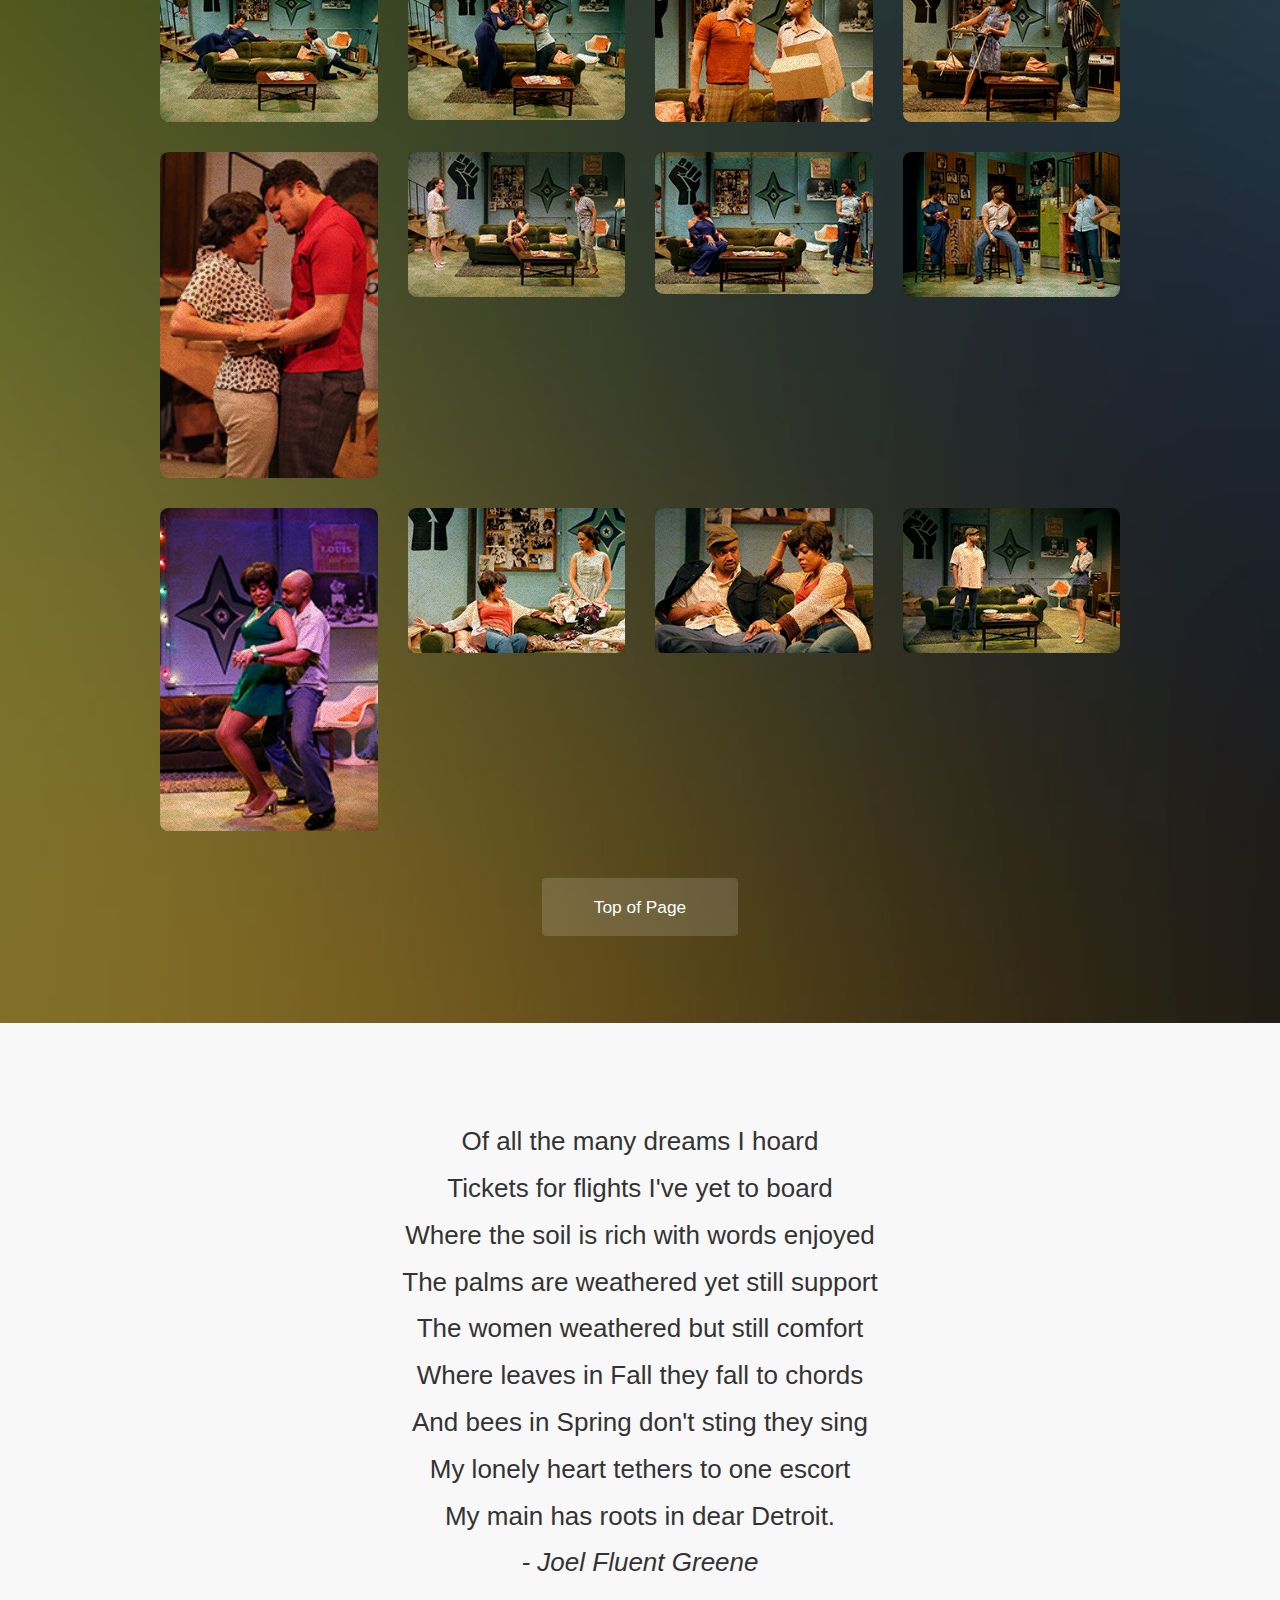
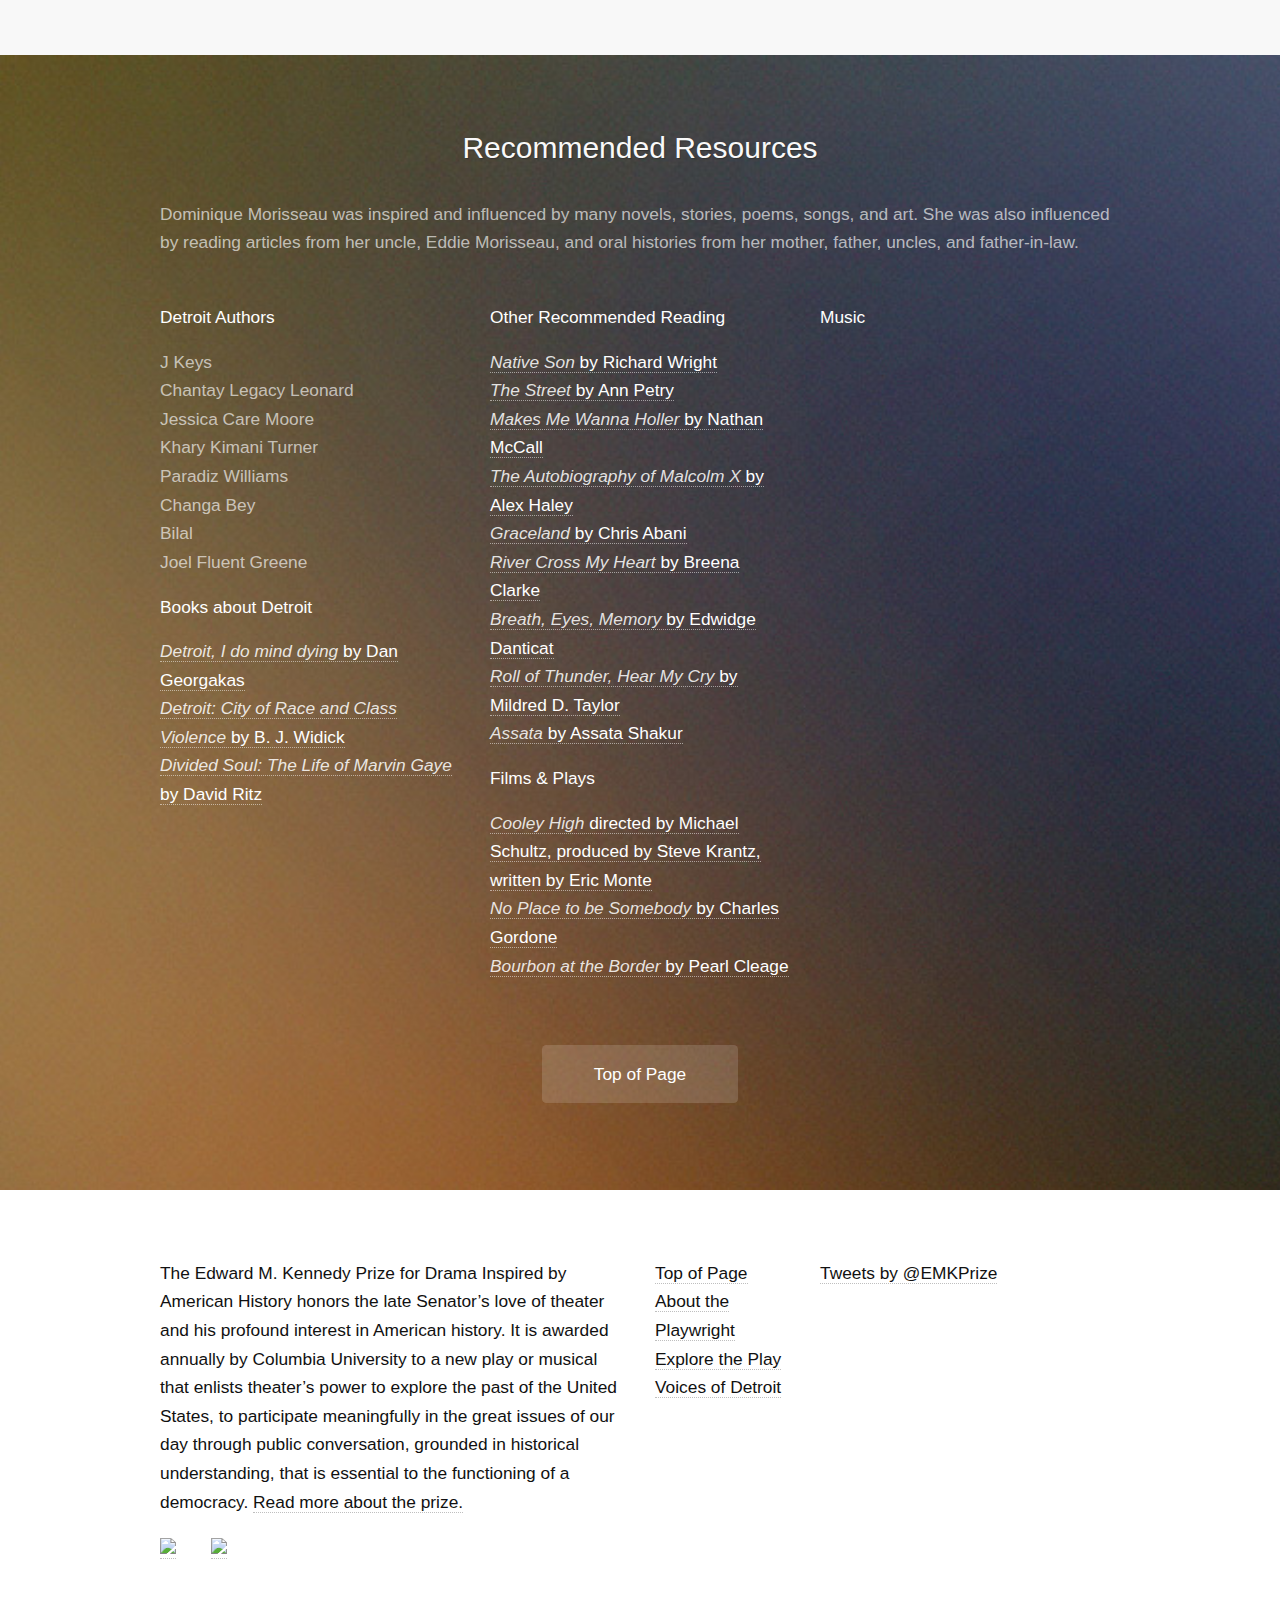
==== commit 009dfb38: "Update index.html" ====
--- a/index.html
+++ b/index.html
@@ -275,7 +275,7 @@
 						<div class="row">
 						    <div class="6u">
 						        <ul>
-						            <li>The Edward M. Kennedy Prize for Drama Inspired by American History honors the late Senator’s love of theater and his profound interest in American history. It is awarded annually to a new play or musical that enlists theater’s power to explore the past of the United States, to participate meaningfully in the great issues of our day through public conversation, grounded in historical understanding, that is essential to the functioning of a democracy.
+						            <li>The Edward M. Kennedy Prize for Drama Inspired by American History honors the late Senator’s love of theater and his profound interest in American history. It is awarded annually by Columbia University to a new play or musical that enlists theater’s power to explore the past of the United States, to participate meaningfully in the great issues of our day through public conversation, grounded in historical understanding, that is essential to the functioning of a democracy.
 				                <a href="http://kennedyprize.columbia.edu" target="_blank">Read more about the prize.</a></li>
 				                 <li style="clear: both; display: inline; padding: 1em 2em 0 0 ; float: left;">
                                      <a href="http://kennedyprize.columbia.edu" target="_blank"><img src="images/emk_logo.png"></a>
@@ -306,4 +306,4 @@
 		
 
 	</body>
-</html>+</html>
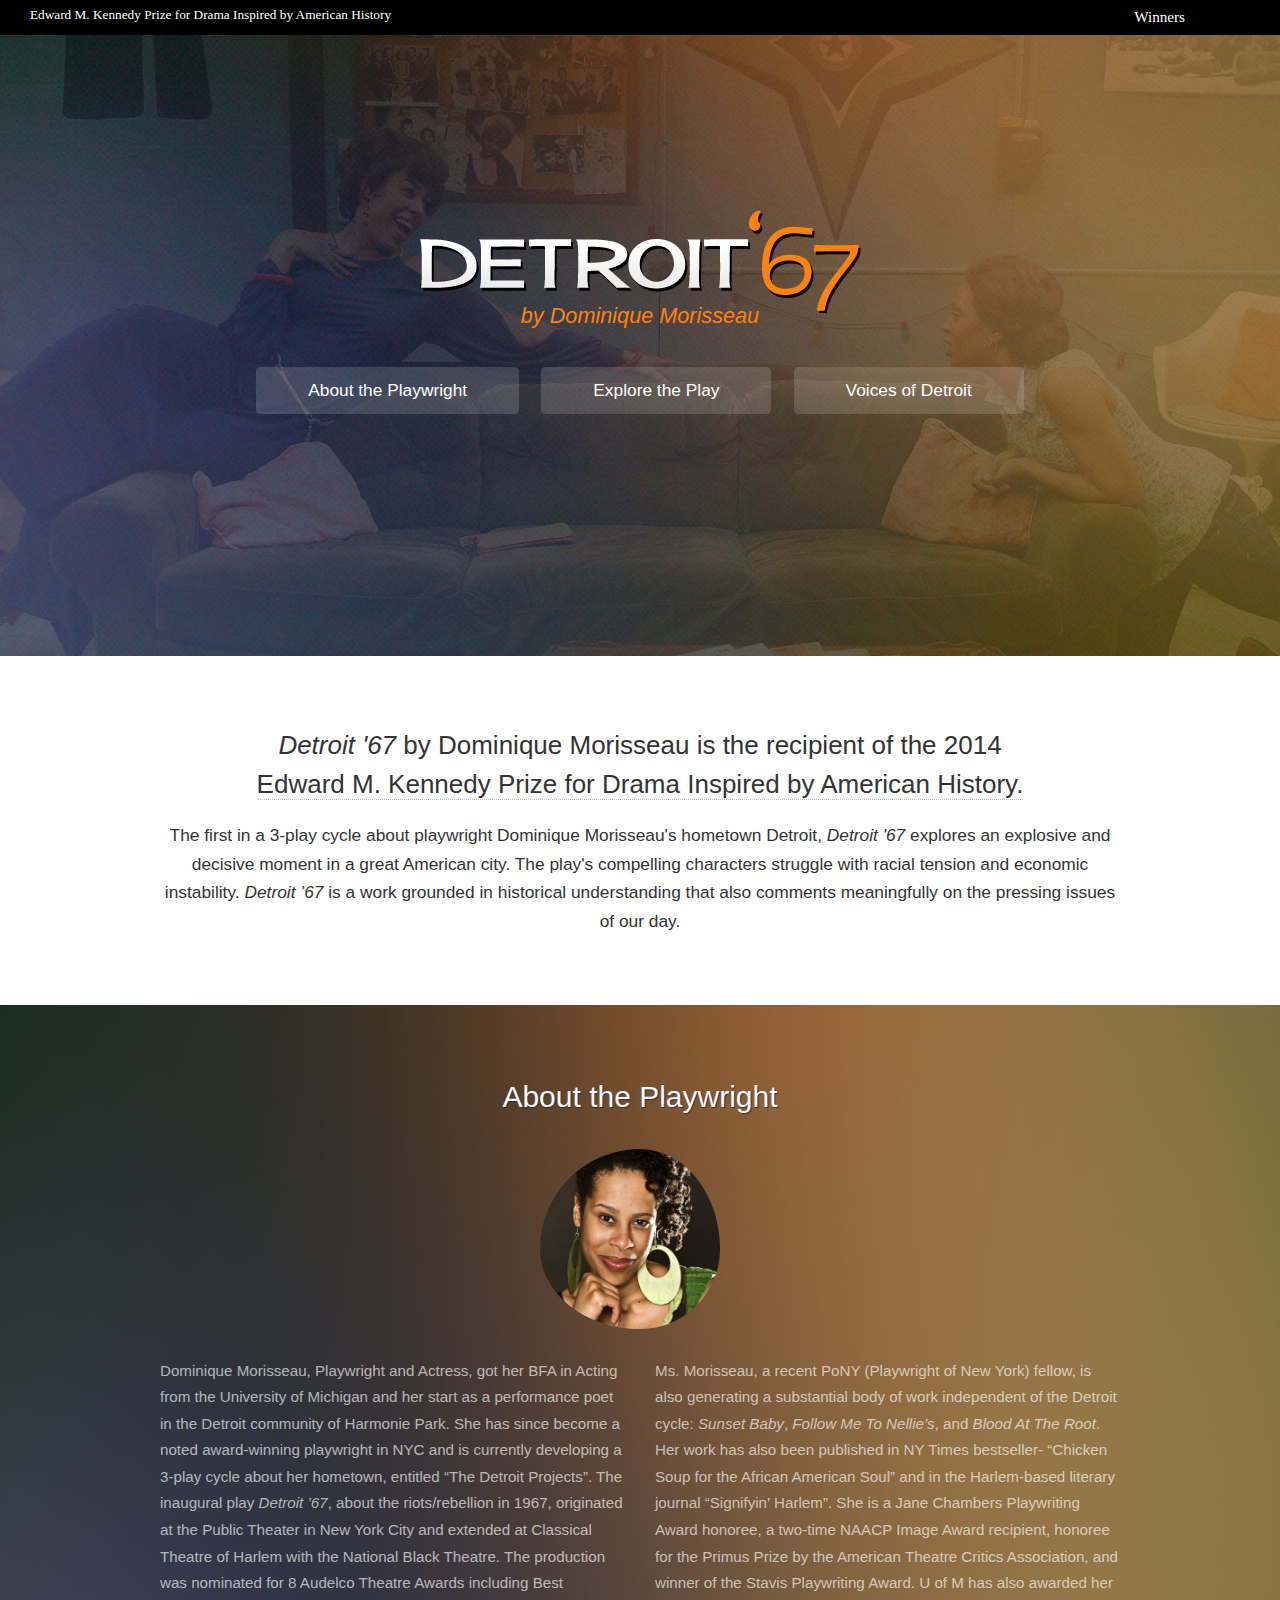
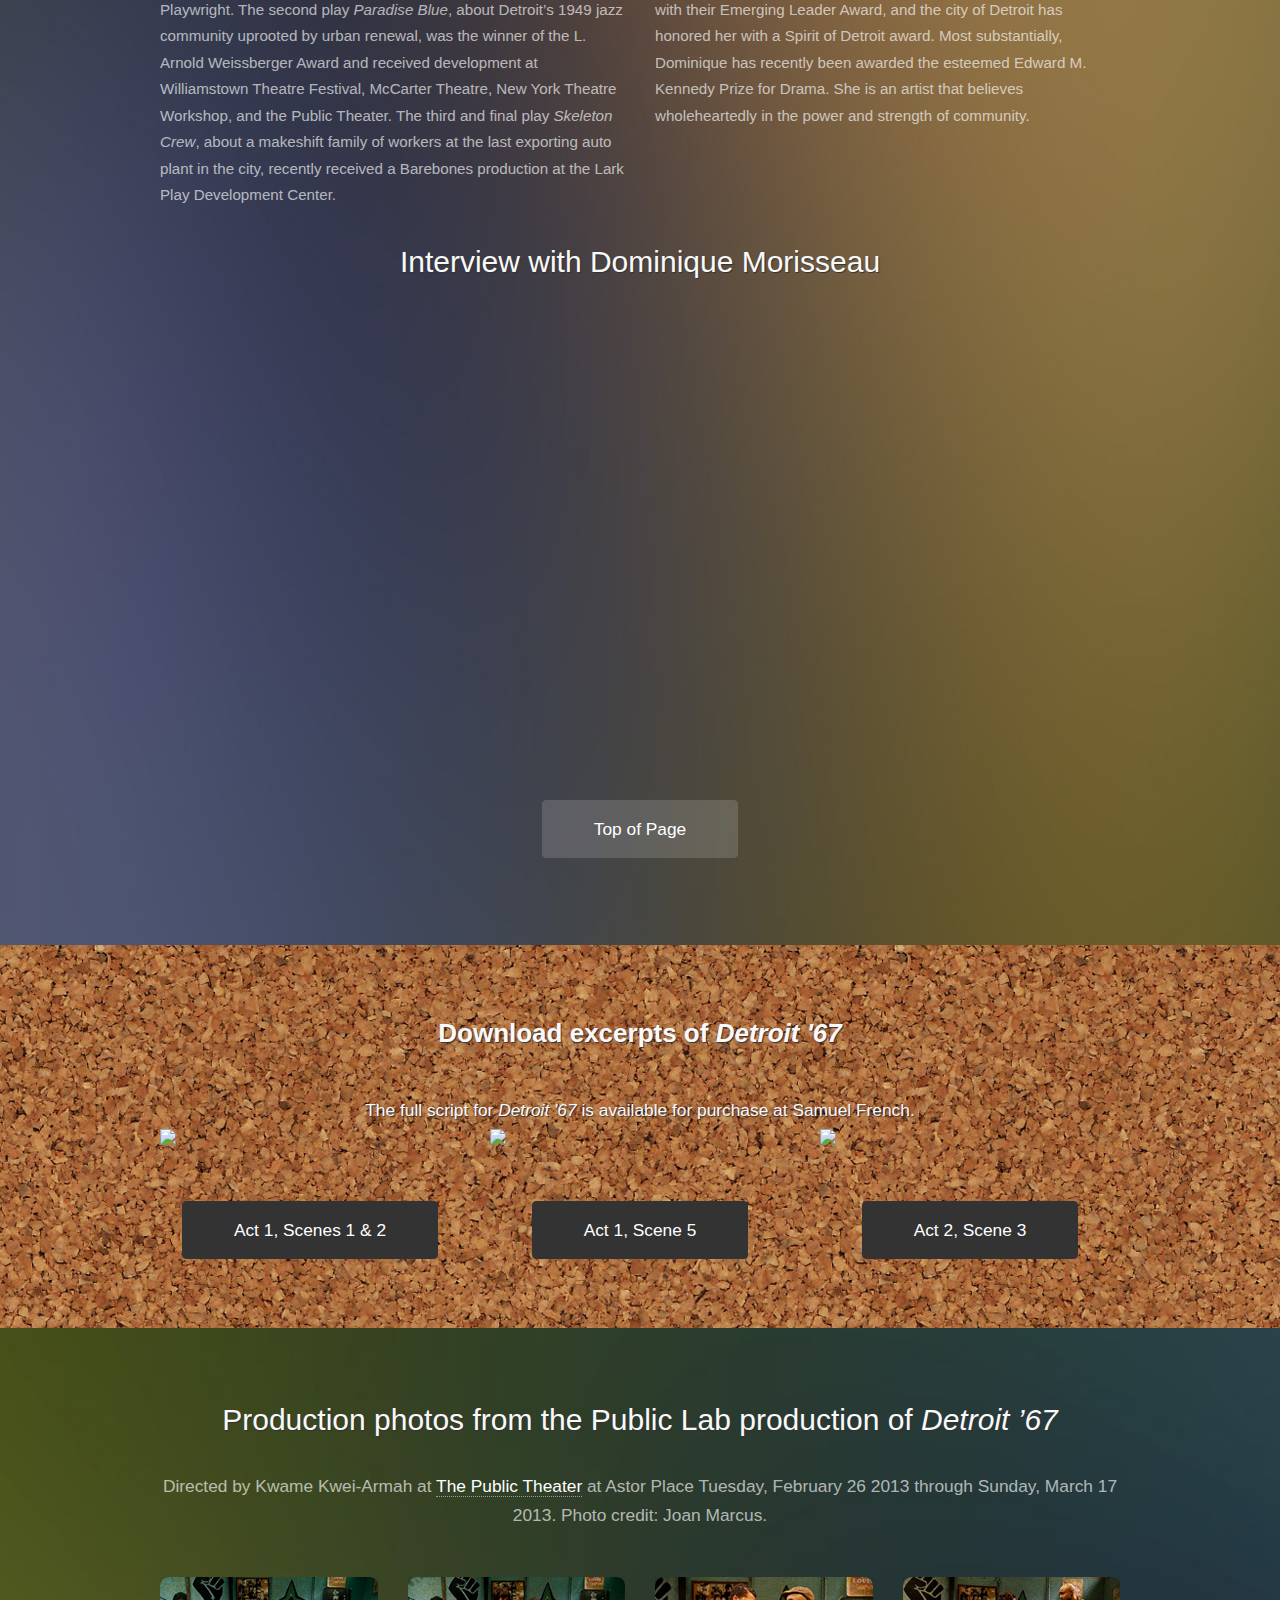
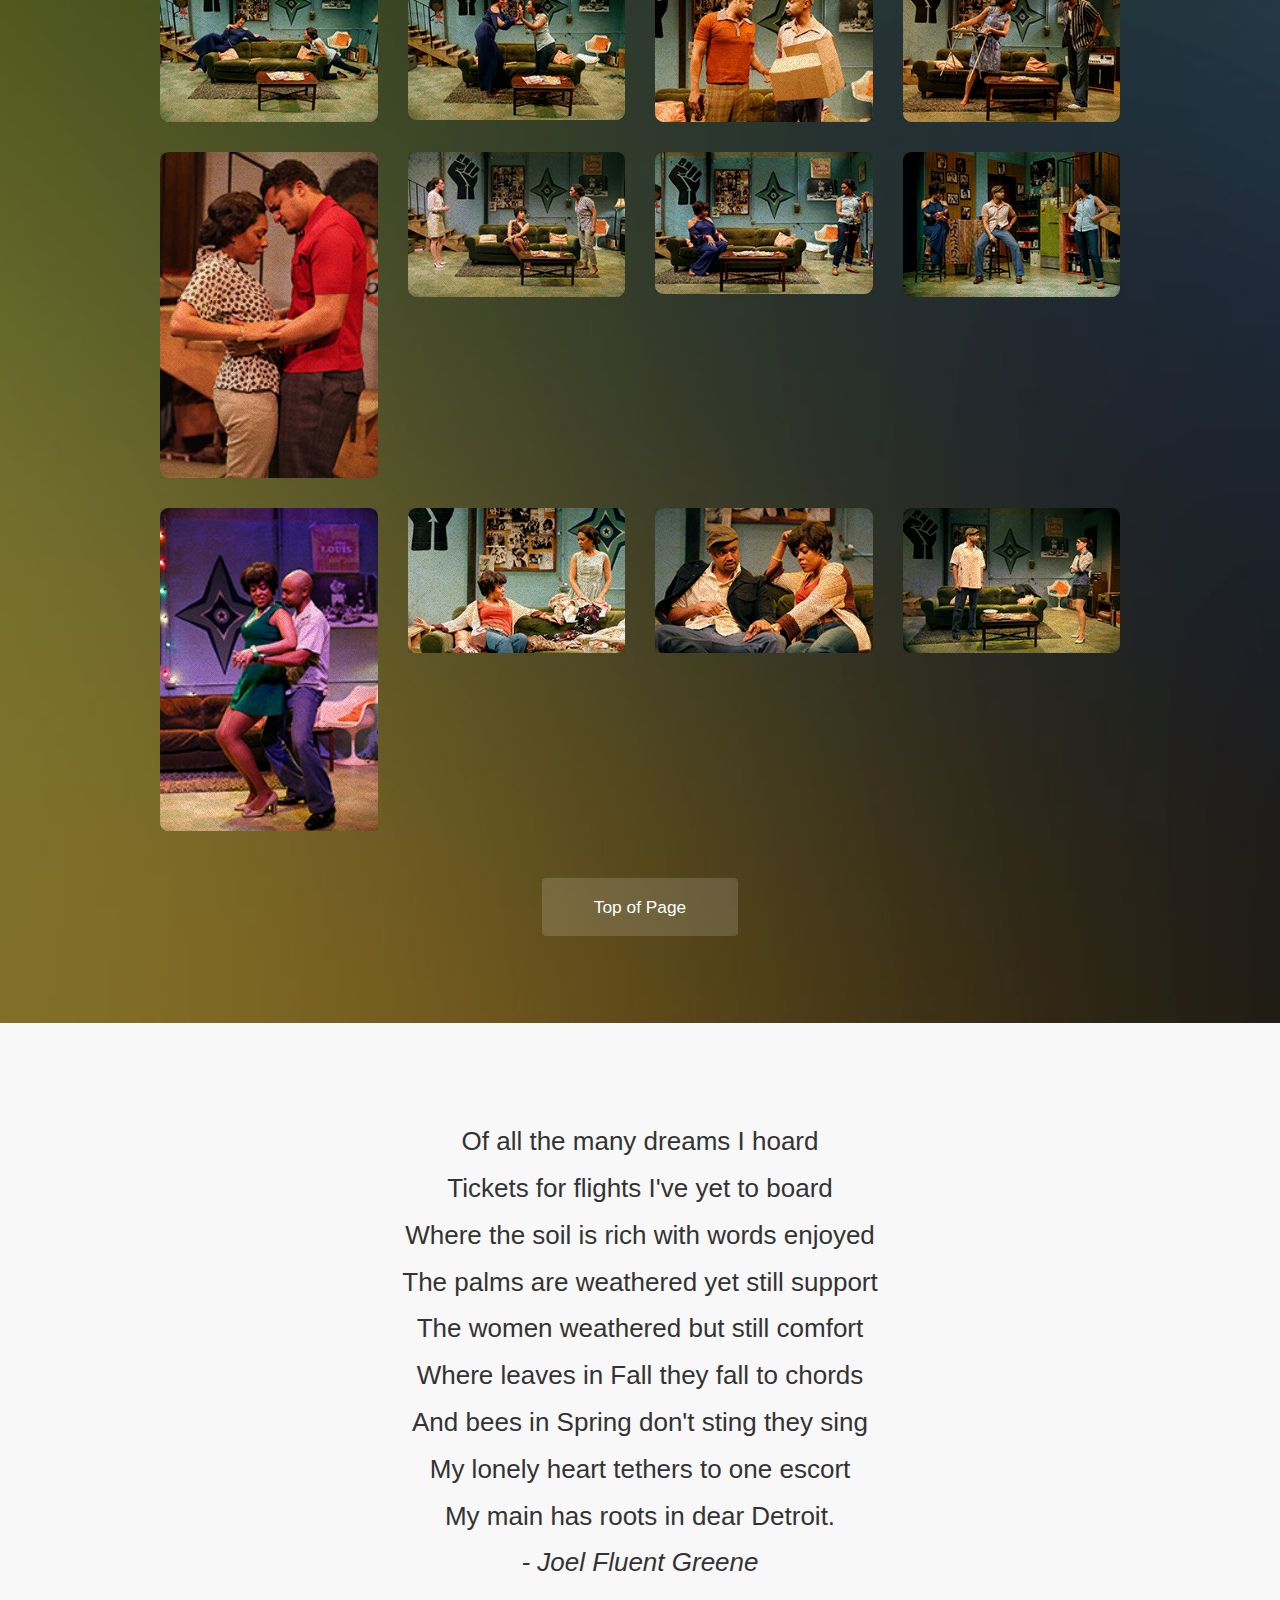
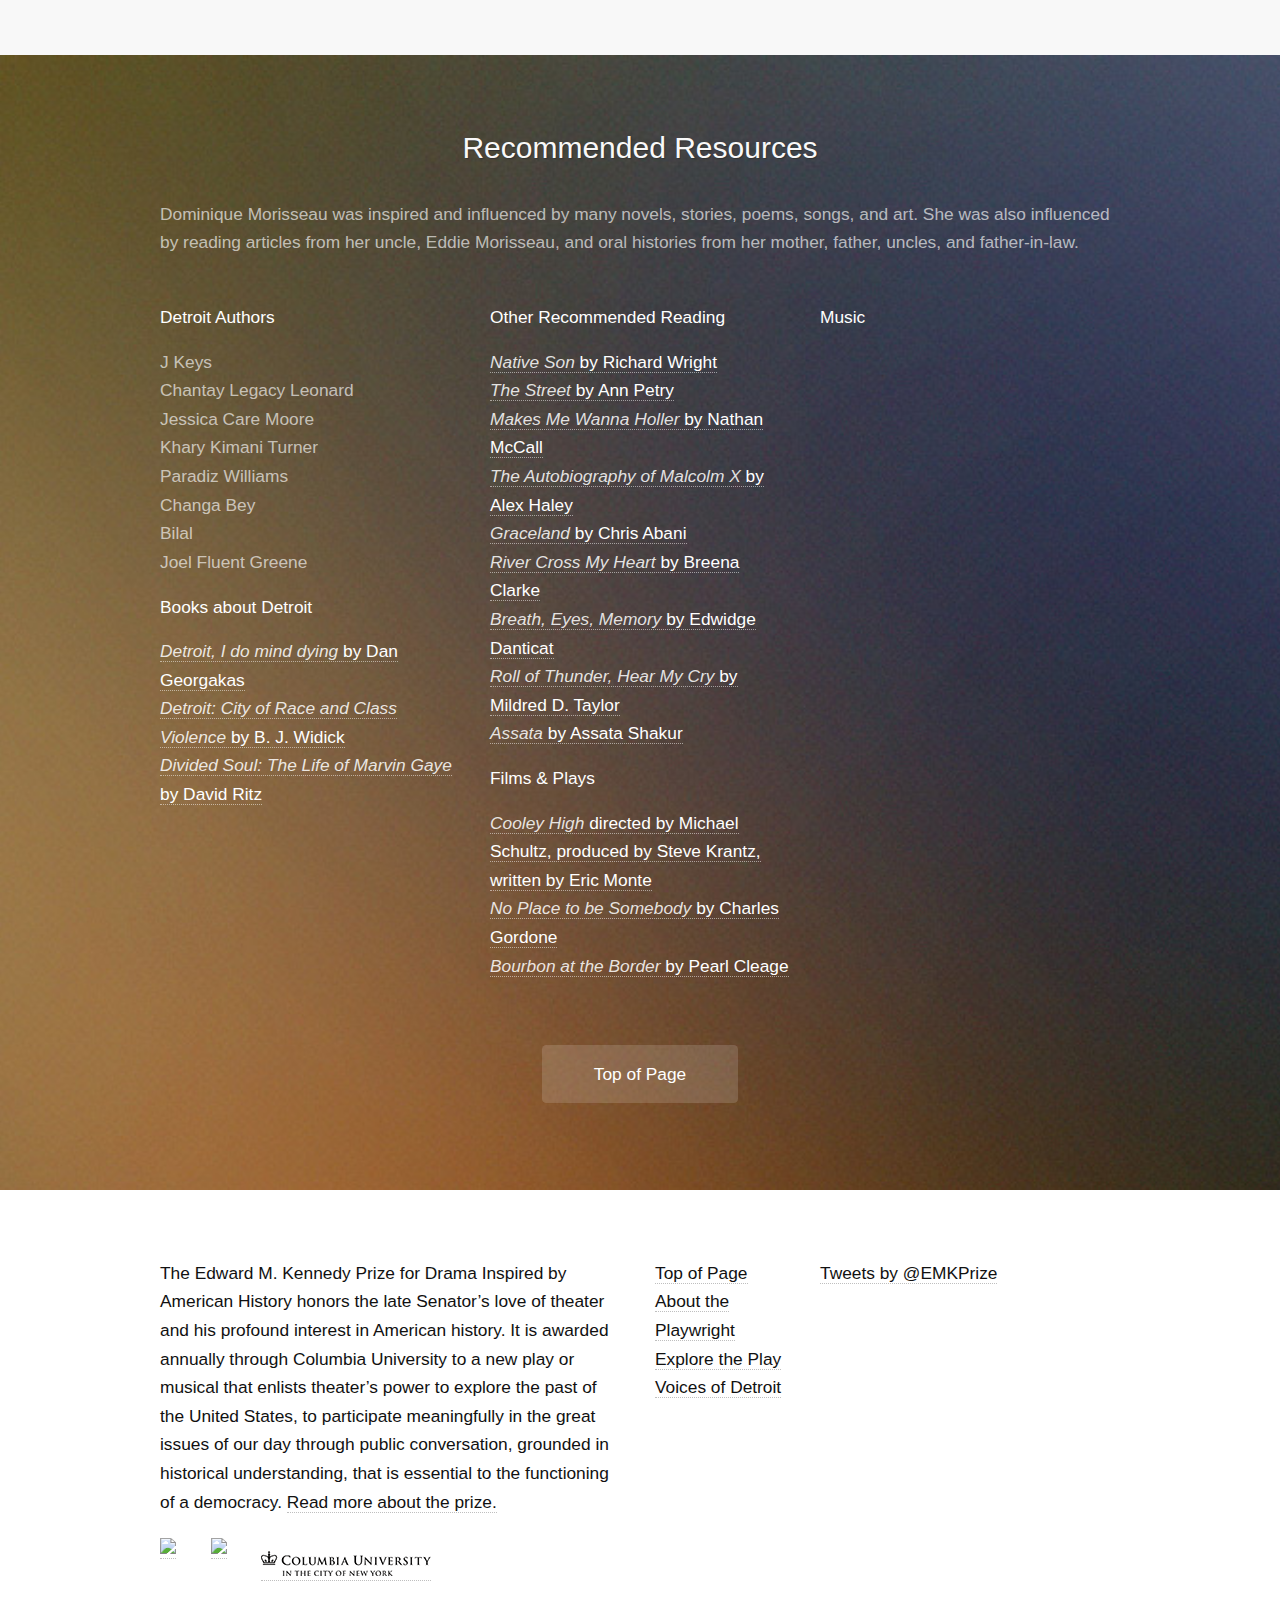
==== commit a963a00f: "addign in CU logo" ====
--- a/index.html
+++ b/index.html
@@ -275,7 +275,7 @@
 						<div class="row">
 						    <div class="6u">
 						        <ul>
-						            <li>The Edward M. Kennedy Prize for Drama Inspired by American History honors the late Senator’s love of theater and his profound interest in American history. It is awarded annually by Columbia University to a new play or musical that enlists theater’s power to explore the past of the United States, to participate meaningfully in the great issues of our day through public conversation, grounded in historical understanding, that is essential to the functioning of a democracy.
+						            <li>The Edward M. Kennedy Prize for Drama Inspired by American History honors the late Senator’s love of theater and his profound interest in American history. It is awarded annually through Columbia University to a new play or musical that enlists theater’s power to explore the past of the United States, to participate meaningfully in the great issues of our day through public conversation, grounded in historical understanding, that is essential to the functioning of a democracy.
 				                <a href="http://kennedyprize.columbia.edu" target="_blank">Read more about the prize.</a></li>
 				                 <li style="clear: both; display: inline; padding: 1em 2em 0 0 ; float: left;">
                                      <a href="http://kennedyprize.columbia.edu" target="_blank"><img src="images/emk_logo.png"></a>
@@ -284,6 +284,11 @@
                                    <a href="http://ccnmtl.columbia.edu" target="_blank"><img src="images/ccnmtl_logo.png"></a>
                                 </li>
 						        </ul>
+						        <ul>
+						        	<li style="display: inline; padding: 1em 2em 0 0 ; float: left;">
+						        		<a href="http://www.columbia.edu/" target="_blank"><img src="images/cu_logo.png"></a>
+						        	</li>
+						        </ul>
 						    </div>
 						    <div class="2u">
 						    <ul>
